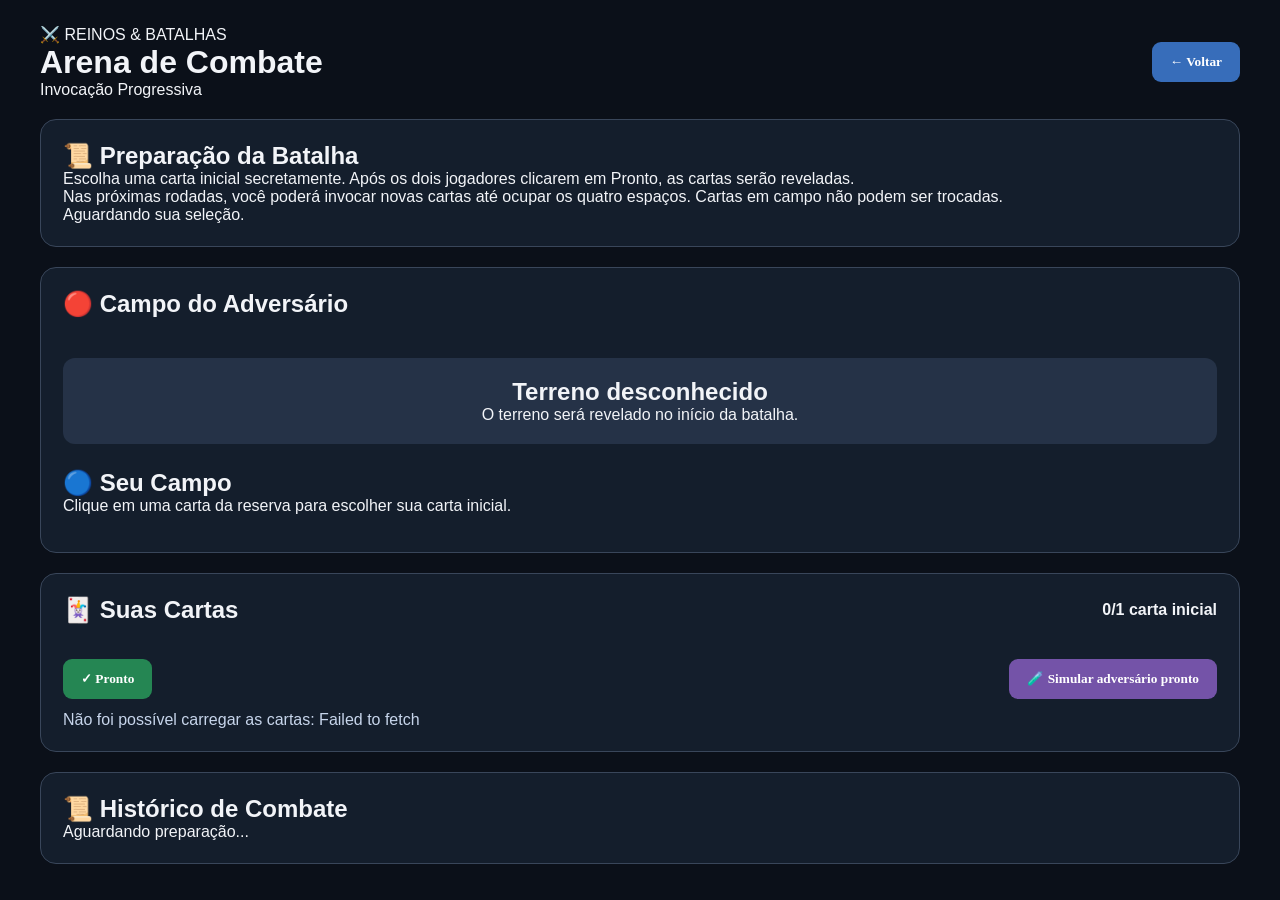
==== arena.html @ c4ef6c82 "Create arena.html" ====
<!DOCTYPE html>
<html lang="pt-BR">
<head>
<meta charset="UTF-8">
<meta name="viewport" content="width=device-width, initial-scale=1.0">
<title>Arena | Reinos & Batalhas</title>
<link rel="stylesheet" href="style.css">

<style>
* { box-sizing: border-box; }

body {
  margin: 0;
  background: #0b1019;
  color: #f2f4f8;
  font-family: Arial, sans-serif;
}

.arena {
  max-width: 1250px;
  margin: auto;
  padding: 25px;
}

.topo, .linha {
  display: flex;
  justify-content: space-between;
  align-items: center;
  gap: 15px;
  flex-wrap: wrap;
}

.campo, .painel {
  margin-top: 20px;
  padding: 22px;
  border: 1px solid #39465a;
  border-radius: 16px;
  background: #141e2c;
}

.cartas {
  display: grid;
  grid-template-columns: repeat(4, 1fr);
  gap: 12px;
  margin-top: 15px;
}

.espaco {
  min-height: 155px;
  border: 2px dashed #526078;
  border-radius: 12px;
  background: #101720;
  display: flex;
  align-items: center;
  justify-content: center;
  flex-direction: column;
  gap: 8px;
  padding: 10px;
  text-align: center;
}

.espaco.ocupado {
  border-style: solid;
  border-color: #658fd0;
}

.espaco img, .reserva img {
  width: 100%;
  max-height: 115px;
  object-fit: contain;
}

.espaco strong {
  font-size: 13px;
}

.espaco.selecionavel {
  cursor: pointer;
}

.reserva {
  display: grid;
  grid-template-columns: repeat(
    auto-fill, minmax(135px, 1fr)
  );
  gap: 12px;
  margin-top: 15px;
}

.carta-reserva {
  padding: 12px;
  border: 1px solid #526078;
  border-radius: 12px;
  background: #1d2b3d;
  color: white;
  cursor: pointer;
  text-align: center;
}

.carta-reserva.escolhida {
  border: 2px solid #53c58b;
  background: #244736;
}

.carta-reserva:disabled {
  opacity: .5;
  cursor: not-allowed;
}

.carta-reserva img {
  height: 115px;
  object-fit: contain;
}

button {
  padding: 12px 18px;
  border: none;
  border-radius: 9px;
  background: #376dba;
  color: white;
  font-weight: bold;
  cursor: pointer;
}

button:disabled {
  opacity: .45;
  cursor: not-allowed;
}

.botao-pronto {
  background: #258653;
}

.botao-teste {
  background: #7453a8;
}

.terreno {
  padding: 20px;
  margin: 25px 0;
  text-align: center;
  border-radius: 12px;
  background: #253247;
}

.aviso {
  margin-top: 12px;
  color: #c7d5eb;
}

.oculto {
  font-size: 32px;
}

.status-carta {
  font-size: 11px;
  color: #9fb9e3;
}

@media(max-width:600px) {
  .arena { padding: 12px; }
  .campo, .painel { padding: 12px; }
  .cartas { gap: 6px; }
  .espaco { min-height: 125px; padding: 5px; }
  .espaco img { max-height: 75px; }
  .espaco strong { font-size: 10px; }
}
</style>
</head>

<body>
<main class="arena">

<header class="topo">
  <div>
    <p>⚔️ REINOS & BATALHAS</p>
    <h1>Arena de Combate</h1>
    <p>Invocação Progressiva</p>
  </div>

  <button onclick="history.back()">← Voltar</button>
</header>

<section class="painel">
  <h2>📜 Preparação da Batalha</h2>

  <p>
    Escolha uma carta inicial secretamente.
    Após os dois jogadores clicarem em Pronto,
    as cartas serão reveladas.
  </p>

  <p>
    Nas próximas rodadas, você poderá invocar
    novas cartas até ocupar os quatro espaços.
    Cartas em campo não podem ser trocadas.
  </p>

  <p id="status">Aguardando sua seleção.</p>
</section>

<section class="campo">

  <h2>🔴 Campo do Adversário</h2>
  <div class="cartas" id="campo-inimigo"></div>

  <div class="terreno">
    <h2 id="nome-terreno">Terreno desconhecido</h2>
    <p id="efeito-terreno">
      O terreno será revelado no início da batalha.
    </p>
  </div>

  <h2>🔵 Seu Campo</h2>
  <p id="instrucao-campo">
    Clique em uma carta da reserva para
    escolher sua carta inicial.
  </p>

  <div class="cartas" id="campo-jogador"></div>

</section>

<section class="painel">
  <div class="linha">
    <h2>🃏 Suas Cartas</h2>
    <strong id="contador">0/1 carta inicial</strong>
  </div>

  <div class="reserva" id="reserva"></div>

  <div class="linha" style="margin-top:20px">
    <button
      class="botao-pronto"
      id="botao-pronto"
      onclick="confirmarPronto()">
      ✓ Pronto
    </button>

    <button
      class="botao-teste"
      id="botao-adversario"
      onclick="simularAdversario()">
      🧪 Simular adversário pronto
    </button>
  </div>

  <p class="aviso" id="mensagem"></p>
</section>

<section class="painel">
  <h2>📜 Histórico de Combate</h2>
  <div id="historico">
    Aguardando preparação...
  </div>
</section>

</main>

<script>
const API = "https://cards-minecraft.onrender.com";

const terrenos = [
  {
    nome: "🌨️ Tundra Congelada",
    efeito: "Gelo +10% | Frio +5% | Fogo -5%"
  },
  {
    nome: "🌋 Vulcão",
    efeito: "Fogo +10%"
  },
  {
    nome: "🌲 Floresta Ancestral",
    efeito: "Natureza +5%"
  },
  {
    nome: "🏜️ Deserto Escaldante",
    efeito: "Fogo +5% | Frio -5%"
  },
  {
    nome: "🌊 Costa Tempestuosa",
    efeito: "Água +5%"
  },
  {
    nome: "🏛️ Ruínas Antigas",
    efeito: "Mágico +5%"
  },
  {
    nome: "🌑 Abismo",
    efeito: "Sombras +5% | Luz -5%"
  },
  {
    nome: "⚔️ Campo de Batalha",
    efeito: "Físico +5%"
  }
];

let catalogo = [];
let equipe = [];

let cartaInicial = null;
let cartasJogador = [];
let cartasInimigo = [];

let jogadorPronto = false;
let adversarioPronto = false;
let batalhaIniciada = false;

let rodada = 0;

const campoJogador =
  document.getElementById("campo-jogador");

const campoInimigo =
  document.getElementById("campo-inimigo");

const reserva =
  document.getElementById("reserva");

function criarElemento(tag, classe, texto) {
  const elemento = document.createElement(tag);

  if (classe) elemento.className = classe;
  if (texto) elemento.textContent = texto;

  return elemento;
}

function mostrarCarta(container, carta) {
  if (carta.imagem) {
    const imagem = criarElemento("img");
    imagem.src = carta.imagem;
    imagem.alt = carta.nome;
    imagem.onerror = () => imagem.remove();
    container.appendChild(imagem);
  }

  const nome = criarElemento(
    "strong", "", carta.nome
  );

  container.appendChild(nome);
}

function renderizarCampos() {
  campoJogador.replaceChildren();
  campoInimigo.replaceChildren();

  for (let i = 0; i < 4; i++) {
    const espacoJogador =
      criarElemento("div", "espaco");

    let cartaJogador = null;

    if (batalhaIniciada) {
      cartaJogador = cartasJogador[i] || null;
    } else if (i === 0) {
      cartaJogador = cartaInicial;
    }

    if (cartaJogador) {
      espacoJogador.classList.add("ocupado");
      mostrarCarta(espacoJogador, cartaJogador);

      if (!jogadorPronto && !batalhaIniciada) {
        espacoJogador.classList.add("selecionavel");
        espacoJogador.title = "Remover escolha inicial";
        espacoJogador.onclick = removerCartaInicial;
      }
    } else {
      espacoJogador.textContent = "＋";
    }

    campoJogador.appendChild(espacoJogador);

    const espacoInimigo =
      criarElemento("div", "espaco");

    if (!batalhaIniciada) {
      const cadeado = criarElemento(
        "span", "oculto", "🔒"
      );
      espacoInimigo.appendChild(cadeado);
    } else {
      const cartaInimiga =
        cartasInimigo[i] || null;

      if (cartaInimiga) {
        espacoInimigo.classList.add("ocupado");
        mostrarCarta(espacoInimigo, cartaInimiga);
      } else {
        espacoInimigo.textContent = "＋";
      }
    }

    campoInimigo.appendChild(espacoInimigo);
  }

  document.getElementById("contador").textContent =
    batalhaIniciada
      ? `${cartasJogador.filter(Boolean).length}/4 em campo`
      : `${cartaInicial ? 1 : 0}/1 carta inicial`;
}

function renderizarReserva() {
  reserva.replaceChildren();

  equipe.forEach(carta => {
    const botao = criarElemento(
      "button", "carta-reserva"
    );

    mostrarCarta(botao, carta);

    const escolhida =
      cartaInicial?.id === carta.id;

    if (escolhida && !batalhaIniciada) {
      botao.classList.add("escolhida");
    }

    botao.disabled =
      jogadorPronto || batalhaIniciada;

    botao.onclick = () =>
      selecionarCartaInicial(carta);

    reserva.appendChild(botao);
  });
}

function selecionarCartaInicial(carta) {
  if (jogadorPronto || batalhaIniciada) return;

  // Só existe uma escolha inicial.
  // Outra escolha substitui a anterior.
  cartaInicial = carta;

  renderizarCampos();
  renderizarReserva();

  document.getElementById("mensagem").textContent =
    `${carta.nome} selecionada como carta inicial.`;
}

function removerCartaInicial() {
  if (jogadorPronto || batalhaIniciada) return;

  cartaInicial = null;

  renderizarCampos();
  renderizarReserva();

  document.getElementById("mensagem").textContent =
    "Escolha inicial removida.";
}

function atualizarStatus() {
  const status = document.getElementById("status");

  if (batalhaIniciada) {
    status.textContent =
      `⚔️ Rodada ${rodada} — Batalha iniciada!`;
  } else if (jogadorPronto) {
    status.textContent =
      "🔒 Você está pronto. Aguardando adversário...";
  } else {
    status.textContent =
      "🃏 Escolha uma carta inicial.";
  }
}

function confirmarPronto() {
  if (jogadorPronto || batalhaIniciada) return;

  if (!cartaInicial) {
    document.getElementById("mensagem").textContent =
      "Selecione uma carta inicial antes de confirmar.";
    return;
  }

  jogadorPronto = true;

  document.getElementById("botao-pronto").disabled =
    true;

  document.getElementById("mensagem").textContent =
    "Sua carta inicial foi confirmada e bloqueada.";

  renderizarCampos();
  renderizarReserva();
  atualizarStatus();
  verificarInicio();
}

function simularAdversario() {
  if (adversarioPronto || batalhaIniciada) return;

  adversarioPronto = true;

  document.getElementById(
    "botao-adversario"
  ).disabled = true;

  document.getElementById("mensagem").textContent =
    "O adversário confirmou sua carta inicial.";

  verificarInicio();
}

function verificarInicio() {
  if (batalhaIniciada) return;

  if (!jogadorPronto || !adversarioPronto) {
    return;
  }

  batalhaIniciada = true;
  rodada = 1;

  cartasJogador = [cartaInicial, null, null, null];

  // Adversário de teste:
  // utiliza uma carta diferente quando possível.
  const candidatos = equipe.filter(
    carta => carta.id !== cartaInicial.id
  );

  const cartaAdversaria =
    candidatos[Math.floor(
      Math.random() * candidatos.length
    )] || equipe[0];

  cartasInimigo = [
    cartaAdversaria || null,
    null,
    null,
    null
  ];

  const terreno = terrenos[
    Math.floor(Math.random() * terrenos.length)
  ];

  document.getElementById("nome-terreno").textContent =
    terreno.nome;

  document.getElementById("efeito-terreno").textContent =
    terreno.efeito;

  document.getElementById("historico").textContent =
    "⚔️ Ambos os jogadores estão prontos! " +
    "Cartas iniciais reveladas. " +
    "Terreno sorteado: " + terreno.nome;

  document.getElementById("mensagem").textContent =
    "As cartas iniciais foram reveladas!";

  document.getElementById("instrucao-campo").textContent =
    "Cartas em campo não podem ser trocadas.";

  renderizarCampos();
  renderizarReserva();
  atualizarStatus();
}

async function carregarCartas() {
  try {
    const resposta = await fetch(`${API}/cartas`);

    if (!resposta.ok) {
      throw new Error("Erro ao buscar cartas.");
    }

    const dados = await resposta.json();

    catalogo = (dados.cartas || []).map(carta => ({
      id: carta.id,
      nome: carta.nome,
      imagem: carta.imagem,
      vida: carta.vida,
      ataque: carta.ataque,
      defesa: carta.defesa,
      velocidade: carta.velocidade
    }));

    // Equipe temporária para testar a interface.
    // Depois usaremos o inventário real do jogador.
    equipe = catalogo.slice(0, 7);

    renderizarReserva();
    renderizarCampos();
    atualizarStatus();

    if (equipe.length === 0) {
      document.getElementById("mensagem").textContent =
        "Nenhuma carta disponível para teste.";
    }

  } catch (erro) {
    document.getElementById("mensagem").textContent =
      "Não foi possível carregar as cartas: " +
      erro.message;
  }
}

carregarCartas();
</script>

</body>
</html>
---- style.css ----
/* =========================================================
   REINOS & BATALHAS
   STYLE.CSS
========================================================= */


/* =========================
   CONFIGURAÇÃO GERAL
========================= */

* {
    margin: 0;
    padding: 0;
    box-sizing: border-box;
}

:root {
    --cor-principal: #d4af5a;
    --cor-secundaria: #80672f;
    --fundo-card: rgba(15, 20, 27, 0.94);
    --borda: rgba(212, 175, 90, 0.35);
}

body {
    min-height: 100vh;

    font-family: Georgia, "Times New Roman", serif;

    color: #e8e8e8;

    background:
        linear-gradient(
            rgba(5, 8, 12, 0.88),
            rgba(5, 8, 12, 0.96)
        ),
        url("https://images.unsplash.com/photo-1518709268805-4e9042af9f23?auto=format&fit=crop&w=1920&q=80");

    background-size: cover;
    background-position: center;
    background-attachment: fixed;
}


/* =========================
   BOTÕES GERAIS
========================= */

button {
    font-family: Georgia, "Times New Roman", serif;
    cursor: pointer;

    transition:
        transform 0.2s,
        border-color 0.2s,
        background 0.2s,
        box-shadow 0.2s;
}

button:hover {
    transform: translateY(-2px);
}


/* =========================================================
   LOGIN
========================================================= */

.login-container {
    width: 90%;
    max-width: 650px;

    padding: 45px;

    position: absolute;
    top: 50%;
    left: 50%;

    transform: translate(-50%, -50%);

    text-align: center;

    background: rgba(10, 14, 20, 0.95);

    border: 2px solid #9b7b3c;
    border-radius: 12px;

    box-shadow:
        0 0 40px rgba(0, 0, 0, 0.9),
        0 0 20px rgba(155, 123, 60, 0.2);
}

.login-container h1 {
    color: #d4af5a;

    font-size: 34px;

    letter-spacing: 2px;

    margin-bottom: 10px;

    text-shadow:
        0 2px 5px #000,
        0 0 10px rgba(212, 175, 90, 0.3);
}

.login-container > p {
    color: #aaa;

    margin-bottom: 35px;

    font-size: 17px;
}


/* =========================
   BOTÕES DOS REINOS LOGIN
========================= */

.reinos {
    display: flex;
    flex-direction: column;

    gap: 14px;
}

.reinos button,
.admin button,
.login-admin button {
    width: 100%;

    padding: 16px;

    border: 1px solid #80672f;
    border-radius: 6px;

    background: #161c24;

    color: #e7d7a8;

    font-size: 17px;
    font-weight: bold;

    letter-spacing: 1px;
}

.reinos button:hover,
.login-admin button:hover {
    background: #252f3d;

    border-color: #d4af5a;

    color: white;

    box-shadow:
        0 5px 15px rgba(0, 0, 0, 0.5);
}


/* =========================
   ADMIN LOGIN
========================= */

.admin {
    margin-top: 30px;

    padding-top: 25px;

    border-top: 1px solid #393939;
}

.admin button {
    background: #21191a;

    border-color: #684345;

    color: #c7a0a0;
}

.admin button:hover {
    background: #392225;

    border-color: #a96569;

    color: white;
}


/* =========================
   CAIXA SENHA ADMIN
========================= */

.login-admin {
    display: none;

    margin-top: 25px;

    padding: 25px;

    background: rgba(0, 0, 0, 0.35);

    border: 1px solid #4b4b4b;

    border-radius: 8px;
}

.login-admin h2 {
    margin-bottom: 20px;

    color: #d4af5a;

    font-size: 20px;
}

.login-admin input {
    width: 100%;

    padding: 14px;

    margin-bottom: 12px;

    background: #0c1015;

    border: 1px solid #555;

    border-radius: 5px;

    color: white;

    font-size: 16px;

    outline: none;
}

.login-admin input:focus {
    border-color: #d4af5a;
}

#erro-senha {
    color: #e06464;

    margin-top: 15px;

    min-height: 20px;
}


/* =========================================================
   PAINEL
========================================================= */

.painel-container {
    width: 94%;

    max-width: 1200px;

    margin: 40px auto;

    background: rgba(8, 12, 17, 0.93);

    border: 1px solid var(--borda);

    border-radius: 12px;

    overflow: hidden;

    box-shadow:
        0 15px 60px rgba(0, 0, 0, 0.8);
}


/* =========================
   TOPO DO PAINEL
========================= */

.topo-painel {
    min-height: 180px;

    padding: 40px;

    display: flex;

    justify-content: space-between;

    align-items: center;

    gap: 30px;

    background:
        linear-gradient(
            135deg,
            rgba(255, 255, 255, 0.03),
            rgba(0, 0, 0, 0.4)
        );

    border-bottom: 1px solid var(--borda);
}

.pequeno-titulo {
    color: var(--cor-principal);

    font-size: 13px;

    font-weight: bold;

    letter-spacing: 4px;

    margin-bottom: 15px;
}

.topo-painel h1 {
    color: white;

    font-size: 35px;

    letter-spacing: 2px;

    margin-bottom: 10px;
}

#especializacao-reino {
    color: #aaa;

    font-size: 16px;
}


/* =========================
   SAIR
========================= */

.botao-sair {
    width: auto;

    min-width: 100px;

    padding: 11px 18px;

    background: rgba(70, 20, 20, 0.35);

    border: 1px solid #743d3d;

    border-radius: 6px;

    color: #e7b2b2;

    font-size: 14px;
}

.botao-sair:hover {
    background: #642c2c;

    border-color: #b15a5a;

    color: white;
}


/* =========================================================
   INFORMAÇÕES PRINCIPAIS
========================================================= */

.informacoes-reino {
    display: grid;

    grid-template-columns:
        repeat(4, 1fr);

    gap: 18px;

    padding: 30px 40px;
}


/* =========================
   CARDS
========================= */

.card {
    min-height: 150px;

    padding: 25px;

    background: var(--fundo-card);

    border: 1px solid rgba(255, 255, 255, 0.08);

    border-radius: 8px;

    text-align: center;

    transition:
        transform 0.2s,
        border-color 0.2s;
}

.card:hover {
    transform: translateY(-3px);

    border-color: var(--borda);
}

.icone-card {
    display: block;

    font-size: 30px;

    margin-bottom: 12px;
}

.card h2 {
    color: #888;

    font-size: 12px;

    text-transform: uppercase;

    letter-spacing: 2px;

    margin-bottom: 10px;
}

.card p {
    color: white;

    font-size: 19px;
}

.card strong {
    color: var(--cor-principal);

    font-size: 25px;
}


/* =========================================================
   SEÇÕES
========================================================= */

.secao-painel {
    margin: 0 40px 35px;

    padding: 30px;

    background: rgba(12, 17, 23, 0.86);

    border: 1px solid rgba(255, 255, 255, 0.07);

    border-radius: 9px;
}

.titulo-secao {
    padding-bottom: 18px;

    margin-bottom: 22px;

    border-bottom: 1px solid rgba(255, 255, 255, 0.08);
}

.titulo-secao h2 {
    color: var(--cor-principal);

    font-size: 18px;

    letter-spacing: 1px;
}


/* =========================================================
   ESPECIALIZAÇÃO
========================================================= */

.especializacao-box {
    padding: 22px;

    background:
        linear-gradient(
            90deg,
            rgba(255, 255, 255, 0.03),
            transparent
        );

    border-left: 3px solid var(--cor-principal);

    border-radius: 4px;
}

.especializacao-box h3 {
    color: white;

    font-size: 21px;

    margin-bottom: 10px;
}

.especializacao-box p {
    color: #aaa;

    line-height: 1.7;

    font-family: Arial, sans-serif;

    font-size: 14px;
}


/* =========================================================
   MENU DO REINO
========================================================= */

.menu-reino {
    display: grid;

    grid-template-columns:
        repeat(3, 1fr);

    gap: 15px;
}

.menu-reino button {
    min-height: 110px;

    padding: 20px;

    display: flex;

    align-items: center;

    gap: 18px;

    text-align: left;

    background: #111820;

    border: 1px solid rgba(255, 255, 255, 0.08);

    border-radius: 7px;

    color: white;
}

.menu-reino button:hover {
    background: #18222d;

    border-color: var(--cor-principal);

    box-shadow:
        0 8px 20px rgba(0, 0, 0, 0.35);
}

.menu-reino button > span {
    font-size: 31px;
}

.menu-reino button div {
    display: flex;

    flex-direction: column;

    gap: 6px;
}

.menu-reino strong {
    font-size: 15px;

    color: white;
}

.menu-reino small {
    color: #777;

    font-family: Arial, sans-serif;

    line-height: 1.4;
}


/* =========================================================
   ACONTECIMENTOS
========================================================= */

.acontecimentos {
    min-height: 70px;
}

.sem-registros {
    color: #666;

    text-align: center;

    padding: 20px;

    font-family: Arial, sans-serif;

    font-size: 14px;
}


/* =========================================================
   ADMIN
========================================================= */

.painel-admin {
    padding-bottom: 10px;
}

.descricao-admin {
    color: #999;

    margin-bottom: 25px;

    font-family: Arial, sans-serif;
}

.lista-reinos-admin {
    display: grid;

    grid-template-columns:
        repeat(3, 1fr);

    gap: 20px;
}

.reino-admin {
    min-height: 180px;

    padding: 25px;

    display: flex;

    flex-direction: column;

    align-items: center;

    justify-content: center;

    gap: 15px;

    background: #10161e;

    border: 1px solid rgba(255, 255, 255, 0.08);

    border-radius: 8px;

    color: white;
}

.reino-admin:hover {
    border-color: var(--cor-principal);

    background: #18212b;
}

.icone-reino-admin {
    font-size: 45px;
}

.reino-admin div {
    display: flex;

    flex-direction: column;

    gap: 7px;
}

.reino-admin strong {
    font-size: 20px;

    letter-spacing: 2px;
}

.reino-admin small {
    color: #888;

    font-family: Arial, sans-serif;
}


/* =========================================================
   TEMAS DOS REINOS
========================================================= */


/* =========================
   DRAKMOR
========================= */

.tema-drakmor {
    --cor-principal: #8ed7ff;
    --cor-secundaria: #386c8c;
    --borda: rgba(142, 215, 255, 0.35);
}

.tema-drakmor .topo-painel {
    background:
        linear-gradient(
            120deg,
            rgba(38, 93, 126, 0.35),
            rgba(6, 15, 23, 0.85)
        );
}


/* =========================
   SOLARIS
========================= */

.tema-solaris {
    --cor-principal: #f2b84b;
    --cor-secundaria: #9b552e;
    --borda: rgba(242, 184, 75, 0.35);
}

.tema-solaris .topo-painel {
    background:
        linear-gradient(
            120deg,
            rgba(137, 63, 25, 0.42),
            rgba(20, 12, 8, 0.88)
        );
}


/* =========================
   AETHERYON
========================= */

.tema-aetheryon {
    --cor-principal: #bc9cff;
    --cor-secundaria: #665092;
    --borda: rgba(188, 156, 255, 0.35);
}

.tema-aetheryon .topo-painel {
    background:
        linear-gradient(
            120deg,
            rgba(83, 60, 133, 0.38),
            rgba(11, 12, 25, 0.88)
        );
}


/* =========================
   ADMIN
========================= */

.tema-admin {
    --cor-principal: #d4af5a;
    --cor-secundaria: #80672f;
    --borda: rgba(212, 175, 90, 0.35);
}

.tema-admin .topo-painel {
    background:
        linear-gradient(
            120deg,
            rgba(112, 87, 35, 0.3),
            rgba(12, 12, 12, 0.9)
        );
}


/* =========================================================
   RESPONSIVIDADE
========================================================= */

@media (max-width: 900px) {

    .informacoes-reino {
        grid-template-columns:
            repeat(2, 1fr);
    }

    .menu-reino {
        grid-template-columns:
            repeat(2, 1fr);
    }

    .lista-reinos-admin {
        grid-template-columns: 1fr;
    }

}


@media (max-width: 600px) {

    .login-container {
        padding: 30px 20px;
    }

    .login-container h1 {
        font-size: 25px;
    }


    .painel-container {
        width: 96%;

        margin: 15px auto;
    }


    .topo-painel {
        padding: 25px;

        flex-direction: column;

        align-items: flex-start;
    }


    .topo-painel h1 {
        font-size: 25px;
    }


    .botao-sair {
        width: 100%;
    }


    .informacoes-reino {
        padding: 20px;

        grid-template-columns: 1fr;
    }


    .secao-painel {
        margin:
            0 20px 25px;

        padding: 20px;
    }


    .menu-reino {
        grid-template-columns: 1fr;
    }

}
/* =========================================================
   PÁGINA DO CASTELO
========================================================= */

/* BARRA DE PROGRESSO */

.barra-progresso {
    width: 100%;
    height: 18px;

    background: #080c10;

    border: 1px solid rgba(255, 255, 255, 0.1);
    border-radius: 20px;

    overflow: hidden;

    margin-top: 10px;
}

.barra-progresso-preenchimento {
    width: 10%;
    height: 100%;

    background: var(--cor-principal);

    border-radius: 20px;

    transition: width 0.5s ease;

    box-shadow:
        0 0 15px var(--cor-principal);
}

.texto-progresso {
    margin-top: 12px;

    text-align: center;

    color: #aaa;

    font-family: Arial, sans-serif;

    font-size: 14px;
}


/* =========================================================
   REQUISITOS
========================================================= */

.requisitos-castelo {
    margin-top: 25px;
}

.requisitos-castelo h3 {
    color: #ddd;

    font-size: 16px;

    margin-bottom: 15px;
}

.requisito {
    padding: 15px 18px;

    margin-bottom: 10px;

    background: rgba(255, 255, 255, 0.03);

    border: 1px solid rgba(255, 255, 255, 0.08);
    border-radius: 6px;

    color: #aaa;

    font-family: Arial, sans-serif;

    font-size: 14px;
}

.requisito-completo {
    color: #8bd69b;

    border-color: rgba(91, 180, 110, 0.35);

    background: rgba(50, 120, 65, 0.1);
}


/* =========================================================
   LISTA DE NÍVEIS
========================================================= */

.lista-niveis {
    display: grid;

    grid-template-columns:
        repeat(2, 1fr);

    gap: 12px;
}

.nivel-castelo-item {
    min-height: 90px;

    padding: 18px;

    display: flex;

    align-items: center;

    gap: 16px;

    background: #0d131a;

    border: 1px solid rgba(255, 255, 255, 0.07);

    border-radius: 7px;

    opacity: 0.55;

    transition:
        transform 0.2s,
        border-color 0.2s,
        opacity 0.2s;
}

.nivel-castelo-item:hover {
    transform: translateY(-2px);

    opacity: 0.85;
}

.numero-nivel {
    width: 45px;
    height: 45px;

    flex-shrink: 0;

    display: flex;

    justify-content: center;
    align-items: center;

    background: rgba(0, 0, 0, 0.3);

    border-radius: 50%;

    font-size: 21px;
}

.nivel-castelo-item strong {
    color: #ddd;

    font-size: 15px;
}

.nivel-castelo-item p {
    color: #777;

    margin-top: 7px;

    font-family: Arial, sans-serif;

    font-size: 13px;
}


/* NÍVEL JÁ CONCLUÍDO */

.nivel-concluido {
    opacity: 0.8;

    border-color: rgba(90, 180, 110, 0.25);

    background: rgba(30, 80, 45, 0.12);
}


/* NÍVEL ATUAL */

.nivel-castelo-item.nivel-atual {
    opacity: 1;

    border: 1px solid var(--cor-principal);

    background:
        linear-gradient(
            90deg,
            rgba(255, 255, 255, 0.06),
            rgba(255, 255, 255, 0.01)
        );

    box-shadow:
        0 0 20px rgba(0, 0, 0, 0.35);
}

.nivel-castelo-item.nivel-atual strong {
    color: var(--cor-principal);
}


/* =========================================================
   BOTÃO DE EVOLUÇÃO
========================================================= */

.botao-evoluir {
    width: 100%;

    margin-top: 25px;

    padding: 18px;

    background:
        linear-gradient(
            135deg,
            var(--cor-secundaria),
            rgba(20, 20, 20, 0.9)
        );

    border: 1px solid var(--cor-principal);

    border-radius: 7px;

    color: white;

    font-size: 16px;
    font-weight: bold;

    letter-spacing: 1px;
}

.botao-evoluir:hover:not(:disabled) {
    box-shadow:
        0 0 20px var(--borda);

    transform: translateY(-2px);
}

.botao-evoluir:disabled {
    opacity: 0.4;

    cursor: not-allowed;

    transform: none;
}


/* =========================================================
   CASTELO - CELULAR
========================================================= */

@media (max-width: 700px) {

    .lista-niveis {
        grid-template-columns: 1fr;
    }

}

/* =========================================================
   ADMINISTRAÇÃO DE CARTAS
========================================================= */

.formulario-carta {
    display: flex;
    flex-direction: column;
    gap: 10px;
}

.formulario-carta label {
    margin-top: 8px;
    font-size: 14px;
    font-weight: bold;
    color: #bbb;
}

.formulario-carta input,
.formulario-carta select,
.formulario-carta textarea {
    width: 100%;
    padding: 13px;

    background: #090d12;

    border: 1px solid rgba(255, 255, 255, 0.12);
    border-radius: 6px;

    color: white;

    font-size: 14px;
}

.formulario-carta input:focus,
.formulario-carta select:focus,
.formulario-carta textarea:focus {
    outline: none;

    border-color: var(--cor-principal);
}

.formulario-carta textarea {
    min-height: 100px;
    resize: vertical;
}

.subtitulo-formulario {
    margin-top: 30px;
    margin-bottom: 5px;

    color: var(--cor-principal);
}

.atributos-formulario {
    display: grid;

    grid-template-columns:
        repeat(4, 1fr);

    gap: 12px;
}

.atributos-formulario > div {
    display: flex;
    flex-direction: column;
}

.habilidade-formulario {
    margin-top: 15px;

    padding: 20px;

    background: rgba(255, 255, 255, 0.025);

    border: 1px solid rgba(255, 255, 255, 0.08);
    border-radius: 8px;
}

.habilidade-formulario h4 {
    margin-bottom: 15px;

    color: #ddd;
}

.passiva-formulario {
    border-color:
        rgba(212, 175, 90, 0.3);
}


/* LISTA DE CARTAS */

.lista-cartas-admin {
    display: grid;

    grid-template-columns:
        repeat(auto-fill, minmax(220px, 1fr));

    gap: 20px;

    margin-top: 20px;
}

.carta-admin {
    overflow: hidden;

    background: #090e14;

    border: 1px solid rgba(255, 255, 255, 0.1);

    border-radius: 10px;
}

.carta-admin img {
    width: 100%;
    height: 270px;

    object-fit: cover;

    display: block;
}

.sem-imagem-carta {
    height: 270px;

    display: flex;
    align-items: center;
    justify-content: center;

    background: #06090d;

    font-size: 60px;
}

.conteudo-carta-admin {
    padding: 17px;
}

.conteudo-carta-admin h3 {
    margin-top: 8px;
    margin-bottom: 10px;

    color: white;
}

.conteudo-carta-admin p {
    margin: 5px 0;

    color: #999;

    font-size: 13px;
}

.raridade-carta {
    display: inline-block;

    padding: 4px 8px;

    border-radius: 4px;

    background: rgba(255, 255, 255, 0.08);

    font-size: 11px;
    font-weight: bold;

    text-transform: uppercase;
}

.raridade-comum {
    color: #bbb;
}

.raridade-rara {
    color: #66aaff;
}

.raridade-epica {
    color: #bd70ff;
}

.raridade-lendaria {
    color: #ffb84d;
}

.raridade-mitica {
    color: #ff5c5c;
}

.status-carta-admin {
    display: grid;

    grid-template-columns:
        repeat(2, 1fr);

    gap: 6px;

    margin-top: 15px;
}

.status-carta-admin span {
    padding: 7px;

    background: rgba(255, 255, 255, 0.04);

    border-radius: 4px;

    font-size: 12px;
}

.botao-excluir-carta {
    width: 100%;

    margin-top: 15px;

    padding: 10px;

    background: rgba(150, 30, 30, 0.15);

    border: 1px solid rgba(220, 70, 70, 0.35);

    border-radius: 5px;

    color: #ff7777;

    cursor: pointer;
}

.botao-excluir-carta:hover {
    background: rgba(180, 40, 40, 0.25);
}


/* CELULAR */

@media (max-width: 700px) {

    .atributos-formulario {
        grid-template-columns:
            repeat(2, 1fr);
    }

}
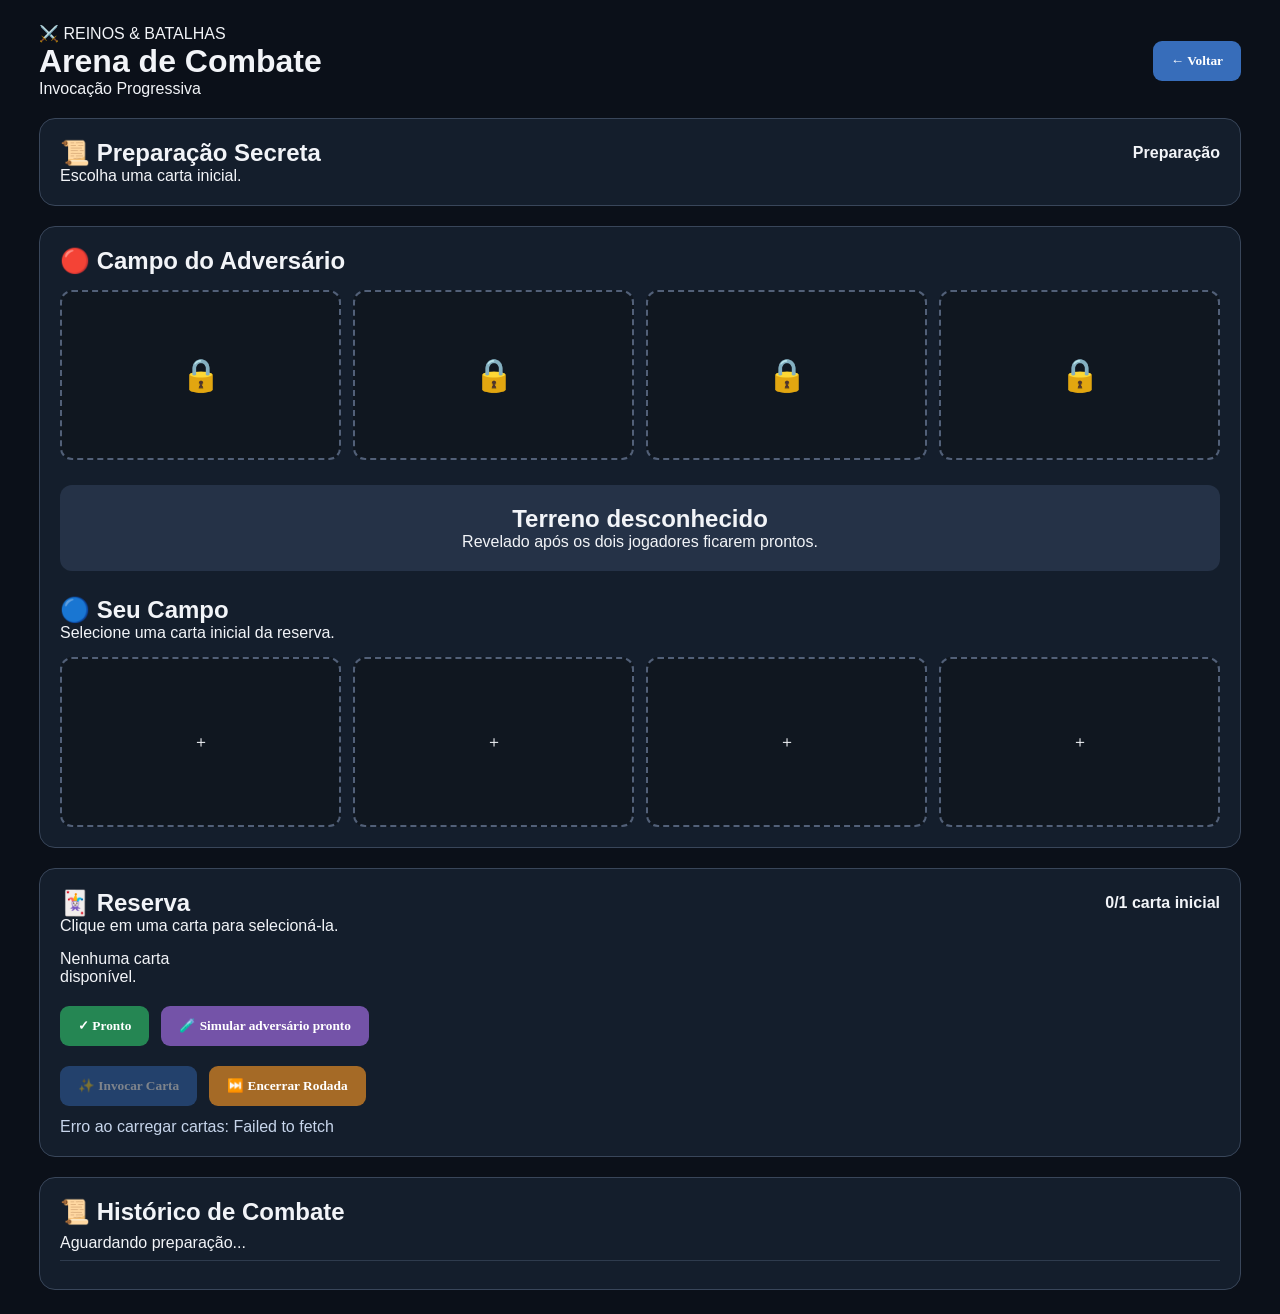
==== commit 2078cecc: "Update arena.html" ====
--- a/arena.html
+++ b/arena.html
@@ -20,7 +20,7 @@
 .arena {
   max-width: 1250px;
   margin: auto;
-  padding: 25px;
+  padding: 24px;
 }
 
 .topo, .linha {
@@ -31,23 +31,23 @@
   flex-wrap: wrap;
 }
 
-.campo, .painel {
-  margin-top: 20px;
-  padding: 22px;
+.painel, .campo {
+  background: #141e2c;
   border: 1px solid #39465a;
   border-radius: 16px;
-  background: #141e2c;
+  padding: 20px;
+  margin-top: 20px;
 }
 
 .cartas {
   display: grid;
-  grid-template-columns: repeat(4, 1fr);
+  grid-template-columns: repeat(4, minmax(0, 1fr));
   gap: 12px;
   margin-top: 15px;
 }
 
 .espaco {
-  min-height: 155px;
+  min-height: 170px;
   border: 2px dashed #526078;
   border-radius: 12px;
   background: #101720;
@@ -65,7 +65,7 @@
   border-color: #658fd0;
 }
 
-.espaco img, .reserva img {
+.espaco img {
   width: 100%;
   max-height: 115px;
   object-fit: contain;
@@ -81,9 +81,7 @@
 
 .reserva {
   display: grid;
-  grid-template-columns: repeat(
-    auto-fill, minmax(135px, 1fr)
-  );
+  grid-template-columns: repeat(auto-fill, minmax(135px, 1fr));
   gap: 12px;
   margin-top: 15px;
 }
@@ -98,24 +96,20 @@
   text-align: center;
 }
 
+.carta-reserva img {
+  width: 100%;
+  height: 115px;
+  object-fit: contain;
+}
+
 .carta-reserva.escolhida {
   border: 2px solid #53c58b;
   background: #244736;
 }
 
-.carta-reserva:disabled {
-  opacity: .5;
-  cursor: not-allowed;
-}
-
-.carta-reserva img {
-  height: 115px;
-  object-fit: contain;
-}
-
 button {
   padding: 12px 18px;
-  border: none;
+  border: 0;
   border-radius: 9px;
   background: #376dba;
   color: white;
@@ -128,29 +122,21 @@
   cursor: not-allowed;
 }
 
-.botao-pronto {
-  background: #258653;
-}
-
-.botao-teste {
-  background: #7453a8;
-}
+.botao-pronto { background: #258653; }
+.botao-teste { background: #7453a8; }
+.botao-rodada { background: #a56a26; }
 
 .terreno {
+  background: #253247;
   padding: 20px;
   margin: 25px 0;
+  border-radius: 12px;
   text-align: center;
-  border-radius: 12px;
-  background: #253247;
 }
 
 .aviso {
+  color: #c7d5eb;
   margin-top: 12px;
-  color: #c7d5eb;
-}
-
-.oculto {
-  font-size: 32px;
 }
 
 .status-carta {
@@ -158,9 +144,24 @@
   color: #9fb9e3;
 }
 
+.oculto { font-size: 32px; }
+
+.acoes {
+  display: flex;
+  flex-wrap: wrap;
+  gap: 12px;
+  margin-top: 20px;
+}
+
+#historico p {
+  margin: 8px 0;
+  padding-bottom: 8px;
+  border-bottom: 1px solid #2e3b4d;
+}
+
 @media(max-width:600px) {
   .arena { padding: 12px; }
-  .campo, .painel { padding: 12px; }
+  .painel, .campo { padding: 12px; }
   .cartas { gap: 6px; }
   .espaco { min-height: 125px; padding: 5px; }
   .espaco img { max-height: 75px; }
@@ -183,21 +184,15 @@
 </header>
 
 <section class="painel">
-  <h2>📜 Preparação da Batalha</h2>
-
-  <p>
-    Escolha uma carta inicial secretamente.
-    Após os dois jogadores clicarem em Pronto,
-    as cartas serão reveladas.
+  <div class="linha">
+    <h2 id="titulo-fase">📜 Preparação Secreta</h2>
+    <strong id="indicador-rodada">Preparação</strong>
+  </div>
+
+  <p id="status">
+    Escolha uma carta inicial. O adversário
+    não verá sua escolha até ambos confirmarem.
   </p>
-
-  <p>
-    Nas próximas rodadas, você poderá invocar
-    novas cartas até ocupar os quatro espaços.
-    Cartas em campo não podem ser trocadas.
-  </p>
-
-  <p id="status">Aguardando sua seleção.</p>
 </section>
 
 <section class="campo">
@@ -208,14 +203,13 @@
   <div class="terreno">
     <h2 id="nome-terreno">Terreno desconhecido</h2>
     <p id="efeito-terreno">
-      O terreno será revelado no início da batalha.
+      Revelado após os dois jogadores ficarem prontos.
     </p>
   </div>
 
   <h2>🔵 Seu Campo</h2>
   <p id="instrucao-campo">
-    Clique em uma carta da reserva para
-    escolher sua carta inicial.
+    Selecione uma carta inicial da reserva.
   </p>
 
   <div class="cartas" id="campo-jogador"></div>
@@ -224,35 +218,47 @@
 
 <section class="painel">
   <div class="linha">
-    <h2>🃏 Suas Cartas</h2>
+    <h2>🃏 Reserva</h2>
     <strong id="contador">0/1 carta inicial</strong>
   </div>
 
+  <p id="instrucao-reserva">
+    Clique em uma carta para selecioná-la.
+  </p>
+
   <div class="reserva" id="reserva"></div>
 
-  <div class="linha" style="margin-top:20px">
-    <button
-      class="botao-pronto"
-      id="botao-pronto"
-      onclick="confirmarPronto()">
+  <div class="acoes" id="acoes-preparacao">
+    <button class="botao-pronto"
+      id="botao-pronto" onclick="confirmarPronto()">
       ✓ Pronto
     </button>
 
-    <button
-      class="botao-teste"
-      id="botao-adversario"
-      onclick="simularAdversario()">
+    <button class="botao-teste"
+      id="botao-adversario" onclick="simularAdversario()">
       🧪 Simular adversário pronto
     </button>
   </div>
 
+  <div class="acoes" id="acoes-combate" hidden>
+    <button id="botao-invocar"
+      onclick="ativarInvocacao()">
+      ✨ Invocar Carta
+    </button>
+
+    <button class="botao-rodada"
+      id="botao-rodada" onclick="encerrarRodada()">
+      ⏭️ Encerrar Rodada
+    </button>
+  </div>
+
   <p class="aviso" id="mensagem"></p>
 </section>
 
 <section class="painel">
   <h2>📜 Histórico de Combate</h2>
   <div id="historico">
-    Aguardando preparação...
+    <p>Aguardando preparação...</p>
   </div>
 </section>
 
@@ -262,185 +268,186 @@
 const API = "https://cards-minecraft.onrender.com";
 
 const terrenos = [
-  {
-    nome: "🌨️ Tundra Congelada",
-    efeito: "Gelo +10% | Frio +5% | Fogo -5%"
-  },
-  {
-    nome: "🌋 Vulcão",
-    efeito: "Fogo +10%"
-  },
-  {
-    nome: "🌲 Floresta Ancestral",
-    efeito: "Natureza +5%"
-  },
-  {
-    nome: "🏜️ Deserto Escaldante",
-    efeito: "Fogo +5% | Frio -5%"
-  },
-  {
-    nome: "🌊 Costa Tempestuosa",
-    efeito: "Água +5%"
-  },
-  {
-    nome: "🏛️ Ruínas Antigas",
-    efeito: "Mágico +5%"
-  },
-  {
-    nome: "🌑 Abismo",
-    efeito: "Sombras +5% | Luz -5%"
-  },
-  {
-    nome: "⚔️ Campo de Batalha",
-    efeito: "Físico +5%"
-  }
+  { nome: "🌨️ Tundra Congelada", efeito: "Gelo +10% | Frio +5% | Fogo -5%" },
+  { nome: "🌋 Vulcão", efeito: "Fogo +10%" },
+  { nome: "🌲 Floresta Ancestral", efeito: "Natureza +5%" },
+  { nome: "🏜️ Deserto Escaldante", efeito: "Fogo +5% | Frio -5%" },
+  { nome: "🌊 Costa Tempestuosa", efeito: "Água +5%" },
+  { nome: "🏛️ Ruínas Antigas", efeito: "Mágico +5%" },
+  { nome: "🌑 Abismo", efeito: "Sombras +5% | Luz -5%" },
+  { nome: "⚔️ Campo de Batalha", efeito: "Físico +5%" }
 ];
 
-let catalogo = [];
 let equipe = [];
-
 let cartaInicial = null;
-let cartasJogador = [];
-let cartasInimigo = [];
+
+let cartasJogador = Array(4).fill(null);
+let cartasInimigo = Array(4).fill(null);
 
 let jogadorPronto = false;
 let adversarioPronto = false;
 let batalhaIniciada = false;
 
 let rodada = 0;
-
-const campoJogador =
-  document.getElementById("campo-jogador");
-
-const campoInimigo =
-  document.getElementById("campo-inimigo");
-
-const reserva =
-  document.getElementById("reserva");
-
-function criarElemento(tag, classe, texto) {
-  const elemento = document.createElement(tag);
-
-  if (classe) elemento.className = classe;
-  if (texto) elemento.textContent = texto;
-
-  return elemento;
+let invocacaoUsada = false;
+let modoInvocacao = false;
+
+const $ = id => document.getElementById(id);
+
+function elemento(tag, classe, texto) {
+  const el = document.createElement(tag);
+  if (classe) el.className = classe;
+  if (texto !== undefined) el.textContent = texto;
+  return el;
 }
 
 function mostrarCarta(container, carta) {
   if (carta.imagem) {
-    const imagem = criarElemento("img");
-    imagem.src = carta.imagem;
-    imagem.alt = carta.nome;
-    imagem.onerror = () => imagem.remove();
-    container.appendChild(imagem);
-  }
-
-  const nome = criarElemento(
-    "strong", "", carta.nome
+    const img = elemento("img");
+    img.src = carta.imagem;
+    img.alt = carta.nome;
+    img.onerror = () => img.remove();
+    container.appendChild(img);
+  }
+
+  container.appendChild(
+    elemento("strong", "", carta.nome)
   );
 
-  container.appendChild(nome);
+  if (batalhaIniciada) {
+    const situacao = carta.rodadaEntrada === rodada
+      && rodada > 1
+      ? "⏳ Aguardando próxima rodada"
+      : "⚔️ Pronta para agir";
+
+    container.appendChild(
+      elemento("small", "status-carta", situacao)
+    );
+  }
+}
+
+function registrar(texto) {
+  const historico = $("historico");
+
+  const primeiraMensagem =
+    historico.textContent.trim() ===
+    "Aguardando preparação...";
+
+  if (primeiraMensagem) {
+    historico.replaceChildren();
+  }
+
+  const linha = elemento("p", "", texto);
+  historico.prepend(linha);
+}
+
+function cartasEmCampo() {
+  return cartasJogador.filter(Boolean);
+}
+
+function cartasDisponiveis() {
+  const idsEmCampo = cartasEmCampo().map(c => c.id);
+
+  return equipe.filter(
+    carta => !idsEmCampo.includes(carta.id)
+  );
 }
 
 function renderizarCampos() {
-  campoJogador.replaceChildren();
-  campoInimigo.replaceChildren();
+  $("campo-jogador").replaceChildren();
+  $("campo-inimigo").replaceChildren();
 
   for (let i = 0; i < 4; i++) {
-    const espacoJogador =
-      criarElemento("div", "espaco");
-
-    let cartaJogador = null;
-
-    if (batalhaIniciada) {
-      cartaJogador = cartasJogador[i] || null;
-    } else if (i === 0) {
-      cartaJogador = cartaInicial;
-    }
-
-    if (cartaJogador) {
+    const espacoJogador = elemento("div", "espaco");
+
+    const carta = batalhaIniciada
+      ? cartasJogador[i]
+      : (i === 0 ? cartaInicial : null);
+
+    if (carta) {
       espacoJogador.classList.add("ocupado");
-      mostrarCarta(espacoJogador, cartaJogador);
+      mostrarCarta(espacoJogador, carta);
 
       if (!jogadorPronto && !batalhaIniciada) {
         espacoJogador.classList.add("selecionavel");
-        espacoJogador.title = "Remover escolha inicial";
+        espacoJogador.title = "Remover escolha";
         espacoJogador.onclick = removerCartaInicial;
       }
     } else {
       espacoJogador.textContent = "＋";
     }
 
-    campoJogador.appendChild(espacoJogador);
-
-    const espacoInimigo =
-      criarElemento("div", "espaco");
+    $("campo-jogador").appendChild(espacoJogador);
+
+    const espacoInimigo = elemento("div", "espaco");
 
     if (!batalhaIniciada) {
-      const cadeado = criarElemento(
-        "span", "oculto", "🔒"
+      espacoInimigo.appendChild(
+        elemento("span", "oculto", "🔒")
       );
-      espacoInimigo.appendChild(cadeado);
+    } else if (cartasInimigo[i]) {
+      espacoInimigo.classList.add("ocupado");
+      mostrarCarta(espacoInimigo, cartasInimigo[i]);
     } else {
-      const cartaInimiga =
-        cartasInimigo[i] || null;
-
-      if (cartaInimiga) {
-        espacoInimigo.classList.add("ocupado");
-        mostrarCarta(espacoInimigo, cartaInimiga);
-      } else {
-        espacoInimigo.textContent = "＋";
-      }
+      espacoInimigo.textContent = "＋";
     }
 
-    campoInimigo.appendChild(espacoInimigo);
-  }
-
-  document.getElementById("contador").textContent =
-    batalhaIniciada
-      ? `${cartasJogador.filter(Boolean).length}/4 em campo`
-      : `${cartaInicial ? 1 : 0}/1 carta inicial`;
+    $("campo-inimigo").appendChild(espacoInimigo);
+  }
+
+  $("contador").textContent = batalhaIniciada
+    ? `${cartasEmCampo().length}/4 em campo`
+    : `${cartaInicial ? 1 : 0}/1 carta inicial`;
 }
 
 function renderizarReserva() {
-  reserva.replaceChildren();
-
-  equipe.forEach(carta => {
-    const botao = criarElemento(
+  $("reserva").replaceChildren();
+
+  const cartas = batalhaIniciada
+    ? cartasDisponiveis()
+    : equipe;
+
+  cartas.forEach(carta => {
+    const botao = elemento(
       "button", "carta-reserva"
     );
 
     mostrarCarta(botao, carta);
 
-    const escolhida =
-      cartaInicial?.id === carta.id;
-
-    if (escolhida && !batalhaIniciada) {
-      botao.classList.add("escolhida");
+    if (!batalhaIniciada) {
+      const escolhida =
+        cartaInicial?.id === carta.id;
+
+      if (escolhida) {
+        botao.classList.add("escolhida");
+      }
+
+      botao.disabled = jogadorPronto;
+      botao.onclick = () => escolherInicial(carta);
+    } else {
+      botao.disabled = !modoInvocacao;
+      botao.onclick = () => invocarCarta(carta);
     }
 
-    botao.disabled =
-      jogadorPronto || batalhaIniciada;
-
-    botao.onclick = () =>
-      selecionarCartaInicial(carta);
-
-    reserva.appendChild(botao);
+    $("reserva").appendChild(botao);
   });
-}
-
-function selecionarCartaInicial(carta) {
+
+  if (cartas.length === 0) {
+    $("reserva").appendChild(
+      elemento("p", "", "Nenhuma carta disponível.")
+    );
+  }
+}
+
+function escolherInicial(carta) {
   if (jogadorPronto || batalhaIniciada) return;
 
-  // Só existe uma escolha inicial.
-  // Outra escolha substitui a anterior.
   cartaInicial = carta;
 
   renderizarCampos();
   renderizarReserva();
 
-  document.getElementById("mensagem").textContent =
+  $("mensagem").textContent =
     `${carta.nome} selecionada como carta inicial.`;
 }
 
@@ -452,45 +459,27 @@
   renderizarCampos();
   renderizarReserva();
 
-  document.getElementById("mensagem").textContent =
+  $("mensagem").textContent =
     "Escolha inicial removida.";
-}
-
-function atualizarStatus() {
-  const status = document.getElementById("status");
-
-  if (batalhaIniciada) {
-    status.textContent =
-      `⚔️ Rodada ${rodada} — Batalha iniciada!`;
-  } else if (jogadorPronto) {
-    status.textContent =
-      "🔒 Você está pronto. Aguardando adversário...";
-  } else {
-    status.textContent =
-      "🃏 Escolha uma carta inicial.";
-  }
 }
 
 function confirmarPronto() {
   if (jogadorPronto || batalhaIniciada) return;
 
   if (!cartaInicial) {
-    document.getElementById("mensagem").textContent =
-      "Selecione uma carta inicial antes de confirmar.";
+    $("mensagem").textContent =
+      "Selecione uma carta inicial.";
     return;
   }
 
   jogadorPronto = true;
-
-  document.getElementById("botao-pronto").disabled =
-    true;
-
-  document.getElementById("mensagem").textContent =
-    "Sua carta inicial foi confirmada e bloqueada.";
+  $("botao-pronto").disabled = true;
+
+  $("mensagem").textContent =
+    "Sua carta foi confirmada. Aguardando adversário...";
 
   renderizarCampos();
   renderizarReserva();
-  atualizarStatus();
   verificarInicio();
 }
 
@@ -498,31 +487,26 @@
   if (adversarioPronto || batalhaIniciada) return;
 
   adversarioPronto = true;
-
-  document.getElementById(
-    "botao-adversario"
-  ).disabled = true;
-
-  document.getElementById("mensagem").textContent =
-    "O adversário confirmou sua carta inicial.";
+  $("botao-adversario").disabled = true;
+
+  $("mensagem").textContent =
+    "Adversário pronto!";
 
   verificarInicio();
 }
 
 function verificarInicio() {
   if (batalhaIniciada) return;
-
-  if (!jogadorPronto || !adversarioPronto) {
-    return;
-  }
+  if (!jogadorPronto || !adversarioPronto) return;
 
   batalhaIniciada = true;
   rodada = 1;
 
-  cartasJogador = [cartaInicial, null, null, null];
-
-  // Adversário de teste:
-  // utiliza uma carta diferente quando possível.
+  cartasJogador[0] = {
+    ...cartaInicial,
+    rodadaEntrada: 1
+  };
+
   const candidatos = equipe.filter(
     carta => carta.id !== cartaInicial.id
   );
@@ -532,37 +516,140 @@
       Math.random() * candidatos.length
     )] || equipe[0];
 
-  cartasInimigo = [
-    cartaAdversaria || null,
-    null,
-    null,
-    null
-  ];
+  cartasInimigo[0] = {
+    ...cartaAdversaria,
+    rodadaEntrada: 1
+  };
 
   const terreno = terrenos[
     Math.floor(Math.random() * terrenos.length)
   ];
 
-  document.getElementById("nome-terreno").textContent =
-    terreno.nome;
-
-  document.getElementById("efeito-terreno").textContent =
-    terreno.efeito;
-
-  document.getElementById("historico").textContent =
-    "⚔️ Ambos os jogadores estão prontos! " +
-    "Cartas iniciais reveladas. " +
-    "Terreno sorteado: " + terreno.nome;
-
-  document.getElementById("mensagem").textContent =
-    "As cartas iniciais foram reveladas!";
-
-  document.getElementById("instrucao-campo").textContent =
+  $("nome-terreno").textContent = terreno.nome;
+  $("efeito-terreno").textContent = terreno.efeito;
+
+  $("titulo-fase").textContent = "⚔️ Batalha";
+  $("acoes-preparacao").hidden = true;
+  $("acoes-combate").hidden = false;
+
+  $("instrucao-campo").textContent =
     "Cartas em campo não podem ser trocadas.";
+
+  registrar(
+    `⚔️ Batalha iniciada! Terreno: ${terreno.nome}`
+  );
+
+  atualizarInterface();
+}
+
+function ativarInvocacao() {
+  if (!batalhaIniciada) return;
+
+  if (rodada === 1) {
+    $("mensagem").textContent =
+      "Novas invocações são liberadas na rodada 2.";
+    return;
+  }
+
+  if (invocacaoUsada) {
+    $("mensagem").textContent =
+      "Você já invocou uma carta nesta rodada.";
+    return;
+  }
+
+  if (cartasEmCampo().length >= 4) {
+    $("mensagem").textContent =
+      "Seu campo já está cheio.";
+    return;
+  }
+
+  if (cartasDisponiveis().length === 0) {
+    $("mensagem").textContent =
+      "Você não possui cartas na reserva.";
+    return;
+  }
+
+  modoInvocacao = !modoInvocacao;
+
+  $("mensagem").textContent = modoInvocacao
+    ? "Escolha uma carta da reserva para invocar."
+    : "Invocação cancelada.";
+
+  renderizarReserva();
+}
+
+function invocarCarta(carta) {
+  if (!batalhaIniciada || !modoInvocacao) return;
+  if (rodada < 2 || invocacaoUsada) return;
+
+  const posicao = cartasJogador.findIndex(
+    slot => slot === null
+  );
+
+  if (posicao === -1) return;
+
+  const disponivel = cartasDisponiveis().some(
+    disponivel => disponivel.id === carta.id
+  );
+
+  if (!disponivel) return;
+
+  cartasJogador[posicao] = {
+    ...carta,
+    rodadaEntrada: rodada
+  };
+
+  invocacaoUsada = true;
+  modoInvocacao = false;
+
+  registrar(
+    `✨ Rodada ${rodada}: ${carta.nome} foi invocada!`
+  );
+
+  $("mensagem").textContent =
+    `${carta.nome} entrou no campo e poderá agir na próxima rodada.`;
+
+  atualizarInterface();
+}
+
+function encerrarRodada() {
+  if (!batalhaIniciada) return;
+
+  registrar(`⏭️ Rodada ${rodada} encerrada.`);
+
+  rodada++;
+  invocacaoUsada = false;
+  modoInvocacao = false;
+
+  registrar(`⚔️ Rodada ${rodada} iniciada.`);
+
+  $("mensagem").textContent =
+    "Nova rodada! Você pode invocar uma carta.";
+
+  atualizarInterface();
+}
+
+function atualizarInterface() {
+  $("indicador-rodada").textContent =
+    batalhaIniciada
+      ? `Rodada ${rodada}`
+      : "Preparação";
+
+  $("status").textContent = batalhaIniciada
+    ? `Rodada ${rodada}: ${cartasEmCampo().length} carta(s) em campo.`
+    : jogadorPronto
+      ? "🔒 Aguardando adversário..."
+      : "Escolha uma carta inicial.";
+
+  $("botao-invocar").disabled =
+    !batalhaIniciada ||
+    rodada < 2 ||
+    invocacaoUsada ||
+    cartasEmCampo().length >= 4 ||
+    cartasDisponiveis().length === 0;
 
   renderizarCampos();
   renderizarReserva();
-  atualizarStatus();
 }
 
 async function carregarCartas() {
@@ -575,36 +662,31 @@
 
     const dados = await resposta.json();
 
-    catalogo = (dados.cartas || []).map(carta => ({
-      id: carta.id,
-      nome: carta.nome,
-      imagem: carta.imagem,
-      vida: carta.vida,
-      ataque: carta.ataque,
-      defesa: carta.defesa,
-      velocidade: carta.velocidade
-    }));
-
-    // Equipe temporária para testar a interface.
-    // Depois usaremos o inventário real do jogador.
-    equipe = catalogo.slice(0, 7);
-
-    renderizarReserva();
-    renderizarCampos();
-    atualizarStatus();
+    equipe = (dados.cartas || [])
+      .slice(0, 7)
+      .map(carta => ({
+        id: carta.id,
+        nome: carta.nome,
+        imagem: carta.imagem,
+        vida: carta.vida,
+        ataque: carta.ataque,
+        defesa: carta.defesa,
+        velocidade: carta.velocidade
+      }));
+
+    atualizarInterface();
 
     if (equipe.length === 0) {
-      document.getElementById("mensagem").textContent =
-        "Nenhuma carta disponível para teste.";
+      $("mensagem").textContent =
+        "Nenhuma carta encontrada.";
     }
-
   } catch (erro) {
-    document.getElementById("mensagem").textContent =
-      "Não foi possível carregar as cartas: " +
-      erro.message;
-  }
-}
-
+    $("mensagem").textContent =
+      "Erro ao carregar cartas: " + erro.message;
+  }
+}
+
+atualizarInterface();
 carregarCartas();
 </script>
 
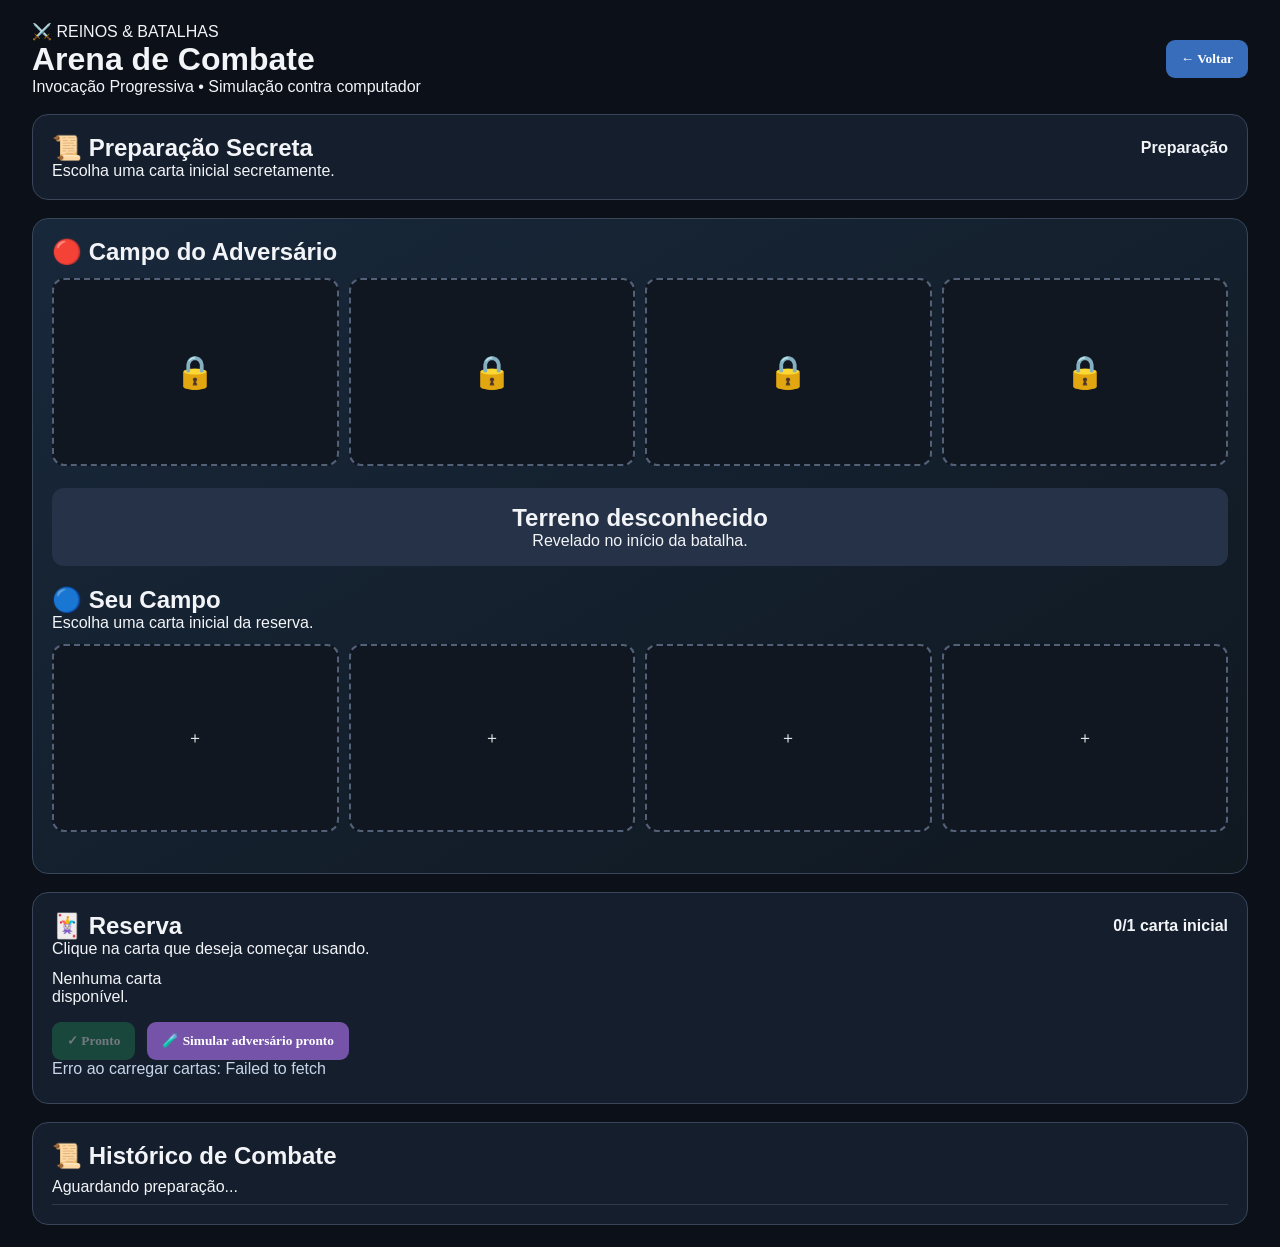
==== commit ddd3dc50: "Update arena.html" ====
--- a/arena.html
+++ b/arena.html
@@ -1,694 +1,80 @@
-
 <!DOCTYPE html>
 <html lang="pt-BR">
 <head>
-<meta charset="UTF-8">
-<meta name="viewport" content="width=device-width, initial-scale=1.0">
+<meta charset="UTF-8"><meta name="viewport" content="width=device-width, initial-scale=1">
 <title>Arena | Reinos & Batalhas</title>
 <link rel="stylesheet" href="style.css">
-
 <style>
-* { box-sizing: border-box; }
-
-body {
-  margin: 0;
-  background: #0b1019;
-  color: #f2f4f8;
-  font-family: Arial, sans-serif;
-}
-
-.arena {
-  max-width: 1250px;
-  margin: auto;
-  padding: 24px;
-}
-
-.topo, .linha {
-  display: flex;
-  justify-content: space-between;
-  align-items: center;
-  gap: 15px;
-  flex-wrap: wrap;
-}
-
-.painel, .campo {
-  background: #141e2c;
-  border: 1px solid #39465a;
-  border-radius: 16px;
-  padding: 20px;
-  margin-top: 20px;
-}
-
-.cartas {
-  display: grid;
-  grid-template-columns: repeat(4, minmax(0, 1fr));
-  gap: 12px;
-  margin-top: 15px;
-}
-
-.espaco {
-  min-height: 170px;
-  border: 2px dashed #526078;
-  border-radius: 12px;
-  background: #101720;
-  display: flex;
-  align-items: center;
-  justify-content: center;
-  flex-direction: column;
-  gap: 8px;
-  padding: 10px;
-  text-align: center;
-}
-
-.espaco.ocupado {
-  border-style: solid;
-  border-color: #658fd0;
-}
-
-.espaco img {
-  width: 100%;
-  max-height: 115px;
-  object-fit: contain;
-}
-
-.espaco strong {
-  font-size: 13px;
-}
-
-.espaco.selecionavel {
-  cursor: pointer;
-}
-
-.reserva {
-  display: grid;
-  grid-template-columns: repeat(auto-fill, minmax(135px, 1fr));
-  gap: 12px;
-  margin-top: 15px;
-}
-
-.carta-reserva {
-  padding: 12px;
-  border: 1px solid #526078;
-  border-radius: 12px;
-  background: #1d2b3d;
-  color: white;
-  cursor: pointer;
-  text-align: center;
-}
-
-.carta-reserva img {
-  width: 100%;
-  height: 115px;
-  object-fit: contain;
-}
-
-.carta-reserva.escolhida {
-  border: 2px solid #53c58b;
-  background: #244736;
-}
-
-button {
-  padding: 12px 18px;
-  border: 0;
-  border-radius: 9px;
-  background: #376dba;
-  color: white;
-  font-weight: bold;
-  cursor: pointer;
-}
-
-button:disabled {
-  opacity: .45;
-  cursor: not-allowed;
-}
-
-.botao-pronto { background: #258653; }
-.botao-teste { background: #7453a8; }
-.botao-rodada { background: #a56a26; }
-
-.terreno {
-  background: #253247;
-  padding: 20px;
-  margin: 25px 0;
-  border-radius: 12px;
-  text-align: center;
-}
-
-.aviso {
-  color: #c7d5eb;
-  margin-top: 12px;
-}
-
-.status-carta {
-  font-size: 11px;
-  color: #9fb9e3;
-}
-
-.oculto { font-size: 32px; }
-
-.acoes {
-  display: flex;
-  flex-wrap: wrap;
-  gap: 12px;
-  margin-top: 20px;
-}
-
-#historico p {
-  margin: 8px 0;
-  padding-bottom: 8px;
-  border-bottom: 1px solid #2e3b4d;
-}
-
-@media(max-width:600px) {
-  .arena { padding: 12px; }
-  .painel, .campo { padding: 12px; }
-  .cartas { gap: 6px; }
-  .espaco { min-height: 125px; padding: 5px; }
-  .espaco img { max-height: 75px; }
-  .espaco strong { font-size: 10px; }
-}
+*{box-sizing:border-box}body{margin:0;background:#0b1019;color:#f2f4f8;font-family:Arial,sans-serif}button{border:0;border-radius:9px;padding:11px 15px;background:#376dba;color:white;font-weight:700;cursor:pointer}button:disabled{opacity:.4;cursor:not-allowed}.arena{max-width:1260px;margin:auto;padding:22px}.topo,.linha,.acoes{display:flex;align-items:center;justify-content:space-between;gap:12px;flex-wrap:wrap}.painel,.campo{background:#141e2c;border:1px solid #39465a;border-radius:16px;padding:19px;margin-top:18px}.campo{background:linear-gradient(150deg,#18283b,#101820)}.cartas{display:grid;grid-template-columns:repeat(4,minmax(0,1fr));gap:10px;margin:12px 0 22px}.espaco{min-height:188px;border:2px dashed #526078;border-radius:12px;background:#101720;display:flex;align-items:center;justify-content:center;flex-direction:column;gap:7px;padding:9px;text-align:center;position:relative}.espaco.ocupado{border-style:solid;border-color:#658fd0}.espaco.alvo{border-color:#f59e56;cursor:pointer;box-shadow:0 0 12px #ff9c4440}.espaco img{width:100%;height:100px;object-fit:contain}.espaco strong{font-size:13px}.espaco small{font-size:11px;color:#c2d1e9}.vida{width:100%;height:9px;border-radius:20px;background:#642b34;overflow:hidden}.vida>div{height:100%;background:#46b978;transition:width .3s}.reserva{display:grid;grid-template-columns:repeat(auto-fill,minmax(130px,1fr));gap:10px;margin-top:12px}.reserva button{background:#1d2b3d;border:1px solid #526078;min-height:150px}.reserva img{height:90px;width:100%;object-fit:contain}.reserva strong{display:block}.reserva .escolhida{border-color:#53c58b;background:#244736}.terreno{background:#253247;padding:16px;border-radius:12px;text-align:center;margin:20px 0}.acoes{justify-content:flex-start;margin-top:16px}.verde{background:#258653}.roxo{background:#7453a8}.laranja{background:#a56a26}.habilidades{display:flex;flex-wrap:wrap;gap:9px;margin-top:12px}.habilidades button{background:#405b83}.habilidades button.ativo{outline:2px solid #eab96b}.aviso{color:#c7d5eb;min-height:24px}.status{color:#b6c6dc;font-size:12px}.oculto{font-size:32px}.selecionavel{cursor:pointer}.historico{max-height:280px;overflow-y:auto}.historico p{padding:8px 0;margin:0;border-bottom:1px solid #2e3b4d}.marcador{font-size:12px;color:#ffd38a}.ficha{font-size:11px;color:#d2d9e5}.destaque{outline:2px solid #53c58b}.rodada{color:#ffda9a}[hidden]{display:none!important}@media(max-width:650px){.arena{padding:10px}.painel,.campo{padding:11px}.cartas{gap:5px}.espaco{min-height:145px;padding:4px}.espaco img{height:62px}.espaco strong{font-size:10px}.espaco small,.ficha{font-size:9px}}
 </style>
 </head>
-
-<body>
-<main class="arena">
-
-<header class="topo">
-  <div>
-    <p>⚔️ REINOS & BATALHAS</p>
-    <h1>Arena de Combate</h1>
-    <p>Invocação Progressiva</p>
-  </div>
-
-  <button onclick="history.back()">← Voltar</button>
-</header>
-
-<section class="painel">
-  <div class="linha">
-    <h2 id="titulo-fase">📜 Preparação Secreta</h2>
-    <strong id="indicador-rodada">Preparação</strong>
-  </div>
-
-  <p id="status">
-    Escolha uma carta inicial. O adversário
-    não verá sua escolha até ambos confirmarem.
-  </p>
-</section>
-
-<section class="campo">
-
-  <h2>🔴 Campo do Adversário</h2>
-  <div class="cartas" id="campo-inimigo"></div>
-
-  <div class="terreno">
-    <h2 id="nome-terreno">Terreno desconhecido</h2>
-    <p id="efeito-terreno">
-      Revelado após os dois jogadores ficarem prontos.
-    </p>
-  </div>
-
-  <h2>🔵 Seu Campo</h2>
-  <p id="instrucao-campo">
-    Selecione uma carta inicial da reserva.
-  </p>
-
-  <div class="cartas" id="campo-jogador"></div>
-
-</section>
-
-<section class="painel">
-  <div class="linha">
-    <h2>🃏 Reserva</h2>
-    <strong id="contador">0/1 carta inicial</strong>
-  </div>
-
-  <p id="instrucao-reserva">
-    Clique em uma carta para selecioná-la.
-  </p>
-
-  <div class="reserva" id="reserva"></div>
-
-  <div class="acoes" id="acoes-preparacao">
-    <button class="botao-pronto"
-      id="botao-pronto" onclick="confirmarPronto()">
-      ✓ Pronto
-    </button>
-
-    <button class="botao-teste"
-      id="botao-adversario" onclick="simularAdversario()">
-      🧪 Simular adversário pronto
-    </button>
-  </div>
-
-  <div class="acoes" id="acoes-combate" hidden>
-    <button id="botao-invocar"
-      onclick="ativarInvocacao()">
-      ✨ Invocar Carta
-    </button>
-
-    <button class="botao-rodada"
-      id="botao-rodada" onclick="encerrarRodada()">
-      ⏭️ Encerrar Rodada
-    </button>
-  </div>
-
-  <p class="aviso" id="mensagem"></p>
-</section>
-
-<section class="painel">
-  <h2>📜 Histórico de Combate</h2>
-  <div id="historico">
-    <p>Aguardando preparação...</p>
-  </div>
-</section>
-
+<body><main class="arena">
+<header class="topo"><div><p>⚔️ REINOS & BATALHAS</p><h1>Arena de Combate</h1><p>Invocação Progressiva • Simulação contra computador</p></div><button onclick="history.back()">← Voltar</button></header>
+<section class="painel"><div class="linha"><h2 id="titulo-fase">📜 Preparação Secreta</h2><strong id="indicador-rodada">Preparação</strong></div><p id="status">Escolha exatamente uma carta inicial. Ela será revelada quando ambos estiverem prontos.</p></section>
+<section class="campo"><h2>🔴 Campo do Adversário</h2><div class="cartas" id="campo-inimigo"></div><div class="terreno"><h2 id="nome-terreno">Terreno desconhecido</h2><p id="efeito-terreno">Revelado no início da batalha.</p></div><h2>🔵 Seu Campo</h2><p id="instrucao-campo">Escolha uma carta inicial da reserva.</p><div class="cartas" id="campo-jogador"></div></section>
+<section class="painel"><div class="linha"><h2>🃏 Reserva</h2><strong id="contador">0/1 carta inicial</strong></div><p id="instrucao-reserva">Clique na carta que deseja começar usando.</p><div class="reserva" id="reserva"></div><div class="acoes" id="acoes-preparacao"><button class="verde" id="botao-pronto">✓ Pronto</button><button class="roxo" id="botao-adversario">🧪 Simular adversário pronto</button></div><div id="acoes-combate" hidden><div class="acoes"><button id="botao-invocar">✨ Invocar Carta</button><button id="botao-atacar">⚔️ Atacar</button><button class="laranja" id="botao-rodada">⏭️ Encerrar Rodada</button></div><p class="status" id="orientacao-ataque">Escolha uma carta aliada para atacar.</p><div id="painel-habilidades" hidden><h3 id="nome-atacante">Habilidades</h3><div class="habilidades" id="habilidades"></div><p class="status">Escolha uma habilidade e clique em um inimigo destacado.</p></div></div><p class="aviso" id="mensagem" role="status"></p></section>
+<section class="painel"><h2>📜 Histórico de Combate</h2><div class="historico" id="historico"><p>Aguardando preparação...</p></div></section>
 </main>
-
 <script>
-const API = "https://cards-minecraft.onrender.com";
-
-const terrenos = [
-  { nome: "🌨️ Tundra Congelada", efeito: "Gelo +10% | Frio +5% | Fogo -5%" },
-  { nome: "🌋 Vulcão", efeito: "Fogo +10%" },
-  { nome: "🌲 Floresta Ancestral", efeito: "Natureza +5%" },
-  { nome: "🏜️ Deserto Escaldante", efeito: "Fogo +5% | Frio -5%" },
-  { nome: "🌊 Costa Tempestuosa", efeito: "Água +5%" },
-  { nome: "🏛️ Ruínas Antigas", efeito: "Mágico +5%" },
-  { nome: "🌑 Abismo", efeito: "Sombras +5% | Luz -5%" },
-  { nome: "⚔️ Campo de Batalha", efeito: "Físico +5%" }
+'use strict';
+const API='https://cards-minecraft.onrender.com';
+const $=id=>document.getElementById(id);
+const terrenos=[
+ {nome:'🌨️ Tundra Congelada',mod:{Frio:1.05,Fogo:.95,Gelo:1.10}},
+ {nome:'🌲 Floresta Ancestral',mod:{Natureza:1.05}},
+ {nome:'🏜️ Deserto Escaldante',mod:{Fogo:1.05,Frio:.95}},
+ {nome:'🌋 Vulcão',mod:{Fogo:1.10}},
+ {nome:'🌊 Costa Tempestuosa',mod:{Água:1.05}},
+ {nome:'🏛️ Ruínas Antigas',mod:{Mágico:1.05}},
+ {nome:'🌑 Abismo',mod:{Sombras:1.05,Luz:.95}},
+ {nome:'⚔️ Campo de Batalha',mod:{Físico:1.05}}
 ];
-
-let equipe = [];
-let cartaInicial = null;
-
-let cartasJogador = Array(4).fill(null);
-let cartasInimigo = Array(4).fill(null);
-
-let jogadorPronto = false;
-let adversarioPronto = false;
-let batalhaIniciada = false;
-
-let rodada = 0;
-let invocacaoUsada = false;
-let modoInvocacao = false;
-
-const $ = id => document.getElementById(id);
-
-function elemento(tag, classe, texto) {
-  const el = document.createElement(tag);
-  if (classe) el.className = classe;
-  if (texto !== undefined) el.textContent = texto;
-  return el;
-}
-
-function mostrarCarta(container, carta) {
-  if (carta.imagem) {
-    const img = elemento("img");
-    img.src = carta.imagem;
-    img.alt = carta.nome;
-    img.onerror = () => img.remove();
-    container.appendChild(img);
-  }
-
-  container.appendChild(
-    elemento("strong", "", carta.nome)
-  );
-
-  if (batalhaIniciada) {
-    const situacao = carta.rodadaEntrada === rodada
-      && rodada > 1
-      ? "⏳ Aguardando próxima rodada"
-      : "⚔️ Pronta para agir";
-
-    container.appendChild(
-      elemento("small", "status-carta", situacao)
-    );
-  }
-}
-
-function registrar(texto) {
-  const historico = $("historico");
-
-  const primeiraMensagem =
-    historico.textContent.trim() ===
-    "Aguardando preparação...";
-
-  if (primeiraMensagem) {
-    historico.replaceChildren();
-  }
-
-  const linha = elemento("p", "", texto);
-  historico.prepend(linha);
-}
-
-function cartasEmCampo() {
-  return cartasJogador.filter(Boolean);
-}
-
-function cartasDisponiveis() {
-  const idsEmCampo = cartasEmCampo().map(c => c.id);
-
-  return equipe.filter(
-    carta => !idsEmCampo.includes(carta.id)
-  );
-}
-
-function renderizarCampos() {
-  $("campo-jogador").replaceChildren();
-  $("campo-inimigo").replaceChildren();
-
-  for (let i = 0; i < 4; i++) {
-    const espacoJogador = elemento("div", "espaco");
-
-    const carta = batalhaIniciada
-      ? cartasJogador[i]
-      : (i === 0 ? cartaInicial : null);
-
-    if (carta) {
-      espacoJogador.classList.add("ocupado");
-      mostrarCarta(espacoJogador, carta);
-
-      if (!jogadorPronto && !batalhaIniciada) {
-        espacoJogador.classList.add("selecionavel");
-        espacoJogador.title = "Remover escolha";
-        espacoJogador.onclick = removerCartaInicial;
-      }
-    } else {
-      espacoJogador.textContent = "＋";
-    }
-
-    $("campo-jogador").appendChild(espacoJogador);
-
-    const espacoInimigo = elemento("div", "espaco");
-
-    if (!batalhaIniciada) {
-      espacoInimigo.appendChild(
-        elemento("span", "oculto", "🔒")
-      );
-    } else if (cartasInimigo[i]) {
-      espacoInimigo.classList.add("ocupado");
-      mostrarCarta(espacoInimigo, cartasInimigo[i]);
-    } else {
-      espacoInimigo.textContent = "＋";
-    }
-
-    $("campo-inimigo").appendChild(espacoInimigo);
-  }
-
-  $("contador").textContent = batalhaIniciada
-    ? `${cartasEmCampo().length}/4 em campo`
-    : `${cartaInicial ? 1 : 0}/1 carta inicial`;
-}
-
-function renderizarReserva() {
-  $("reserva").replaceChildren();
-
-  const cartas = batalhaIniciada
-    ? cartasDisponiveis()
-    : equipe;
-
-  cartas.forEach(carta => {
-    const botao = elemento(
-      "button", "carta-reserva"
-    );
-
-    mostrarCarta(botao, carta);
-
-    if (!batalhaIniciada) {
-      const escolhida =
-        cartaInicial?.id === carta.id;
-
-      if (escolhida) {
-        botao.classList.add("escolhida");
-      }
-
-      botao.disabled = jogadorPronto;
-      botao.onclick = () => escolherInicial(carta);
-    } else {
-      botao.disabled = !modoInvocacao;
-      botao.onclick = () => invocarCarta(carta);
-    }
-
-    $("reserva").appendChild(botao);
-  });
-
-  if (cartas.length === 0) {
-    $("reserva").appendChild(
-      elemento("p", "", "Nenhuma carta disponível.")
-    );
-  }
-}
-
-function escolherInicial(carta) {
-  if (jogadorPronto || batalhaIniciada) return;
-
-  cartaInicial = carta;
-
-  renderizarCampos();
-  renderizarReserva();
-
-  $("mensagem").textContent =
-    `${carta.nome} selecionada como carta inicial.`;
-}
-
-function removerCartaInicial() {
-  if (jogadorPronto || batalhaIniciada) return;
-
-  cartaInicial = null;
-
-  renderizarCampos();
-  renderizarReserva();
-
-  $("mensagem").textContent =
-    "Escolha inicial removida.";
-}
-
-function confirmarPronto() {
-  if (jogadorPronto || batalhaIniciada) return;
-
-  if (!cartaInicial) {
-    $("mensagem").textContent =
-      "Selecione uma carta inicial.";
-    return;
-  }
-
-  jogadorPronto = true;
-  $("botao-pronto").disabled = true;
-
-  $("mensagem").textContent =
-    "Sua carta foi confirmada. Aguardando adversário...";
-
-  renderizarCampos();
-  renderizarReserva();
-  verificarInicio();
-}
-
-function simularAdversario() {
-  if (adversarioPronto || batalhaIniciada) return;
-
-  adversarioPronto = true;
-  $("botao-adversario").disabled = true;
-
-  $("mensagem").textContent =
-    "Adversário pronto!";
-
-  verificarInicio();
-}
-
-function verificarInicio() {
-  if (batalhaIniciada) return;
-  if (!jogadorPronto || !adversarioPronto) return;
-
-  batalhaIniciada = true;
-  rodada = 1;
-
-  cartasJogador[0] = {
-    ...cartaInicial,
-    rodadaEntrada: 1
-  };
-
-  const candidatos = equipe.filter(
-    carta => carta.id !== cartaInicial.id
-  );
-
-  const cartaAdversaria =
-    candidatos[Math.floor(
-      Math.random() * candidatos.length
-    )] || equipe[0];
-
-  cartasInimigo[0] = {
-    ...cartaAdversaria,
-    rodadaEntrada: 1
-  };
-
-  const terreno = terrenos[
-    Math.floor(Math.random() * terrenos.length)
-  ];
-
-  $("nome-terreno").textContent = terreno.nome;
-  $("efeito-terreno").textContent = terreno.efeito;
-
-  $("titulo-fase").textContent = "⚔️ Batalha";
-  $("acoes-preparacao").hidden = true;
-  $("acoes-combate").hidden = false;
-
-  $("instrucao-campo").textContent =
-    "Cartas em campo não podem ser trocadas.";
-
-  registrar(
-    `⚔️ Batalha iniciada! Terreno: ${terreno.nome}`
-  );
-
-  atualizarInterface();
-}
-
-function ativarInvocacao() {
-  if (!batalhaIniciada) return;
-
-  if (rodada === 1) {
-    $("mensagem").textContent =
-      "Novas invocações são liberadas na rodada 2.";
-    return;
-  }
-
-  if (invocacaoUsada) {
-    $("mensagem").textContent =
-      "Você já invocou uma carta nesta rodada.";
-    return;
-  }
-
-  if (cartasEmCampo().length >= 4) {
-    $("mensagem").textContent =
-      "Seu campo já está cheio.";
-    return;
-  }
-
-  if (cartasDisponiveis().length === 0) {
-    $("mensagem").textContent =
-      "Você não possui cartas na reserva.";
-    return;
-  }
-
-  modoInvocacao = !modoInvocacao;
-
-  $("mensagem").textContent = modoInvocacao
-    ? "Escolha uma carta da reserva para invocar."
-    : "Invocação cancelada.";
-
-  renderizarReserva();
-}
-
-function invocarCarta(carta) {
-  if (!batalhaIniciada || !modoInvocacao) return;
-  if (rodada < 2 || invocacaoUsada) return;
-
-  const posicao = cartasJogador.findIndex(
-    slot => slot === null
-  );
-
-  if (posicao === -1) return;
-
-  const disponivel = cartasDisponiveis().some(
-    disponivel => disponivel.id === carta.id
-  );
-
-  if (!disponivel) return;
-
-  cartasJogador[posicao] = {
-    ...carta,
-    rodadaEntrada: rodada
-  };
-
-  invocacaoUsada = true;
-  modoInvocacao = false;
-
-  registrar(
-    `✨ Rodada ${rodada}: ${carta.nome} foi invocada!`
-  );
-
-  $("mensagem").textContent =
-    `${carta.nome} entrou no campo e poderá agir na próxima rodada.`;
-
-  atualizarInterface();
-}
-
-function encerrarRodada() {
-  if (!batalhaIniciada) return;
-
-  registrar(`⏭️ Rodada ${rodada} encerrada.`);
-
-  rodada++;
-  invocacaoUsada = false;
-  modoInvocacao = false;
-
-  registrar(`⚔️ Rodada ${rodada} iniciada.`);
-
-  $("mensagem").textContent =
-    "Nova rodada! Você pode invocar uma carta.";
-
-  atualizarInterface();
-}
-
-function atualizarInterface() {
-  $("indicador-rodada").textContent =
-    batalhaIniciada
-      ? `Rodada ${rodada}`
-      : "Preparação";
-
-  $("status").textContent = batalhaIniciada
-    ? `Rodada ${rodada}: ${cartasEmCampo().length} carta(s) em campo.`
-    : jogadorPronto
-      ? "🔒 Aguardando adversário..."
-      : "Escolha uma carta inicial.";
-
-  $("botao-invocar").disabled =
-    !batalhaIniciada ||
-    rodada < 2 ||
-    invocacaoUsada ||
-    cartasEmCampo().length >= 4 ||
-    cartasDisponiveis().length === 0;
-
-  renderizarCampos();
-  renderizarReserva();
-}
-
-async function carregarCartas() {
-  try {
-    const resposta = await fetch(`${API}/cartas`);
-
-    if (!resposta.ok) {
-      throw new Error("Erro ao buscar cartas.");
-    }
-
-    const dados = await resposta.json();
-
-    equipe = (dados.cartas || [])
-      .slice(0, 7)
-      .map(carta => ({
-        id: carta.id,
-        nome: carta.nome,
-        imagem: carta.imagem,
-        vida: carta.vida,
-        ataque: carta.ataque,
-        defesa: carta.defesa,
-        velocidade: carta.velocidade
-      }));
-
-    atualizarInterface();
-
-    if (equipe.length === 0) {
-      $("mensagem").textContent =
-        "Nenhuma carta encontrada.";
-    }
-  } catch (erro) {
-    $("mensagem").textContent =
-      "Erro ao carregar cartas: " + erro.message;
-  }
-}
-
-atualizarInterface();
-carregarCartas();
+const aliases={agua:'Água',magico:'Mágico',fisico:'Físico',gelo:'Gelo',frio:'Frio',fogo:'Fogo',natureza:'Natureza',sombras:'Sombras',sombra:'Sombras',luz:'Luz',cortante:'Cortante',suporte:'Suporte'};
+function normalizarTipo(t){let s=String(t||'').trim();let k=s.normalize('NFD').replace(/[\u0300-\u036f]/g,'').toLowerCase();return aliases[k]||s;}
+const numero=(v,padrao=0)=>Number.isFinite(Number(v))&&v!==null&&v!==''?Number(v):padrao;
+const limitar=(v,a,b)=>Math.max(a,Math.min(b,v));
+const sortear=(a,b)=>Math.floor(Math.random()*(b-a+1))+a;
+function listaHabilidades(d){if(!d)return[];if(typeof d==='string'){try{return listaHabilidades(JSON.parse(d))}catch{return[]}}if(Array.isArray(d))return d.filter(x=>x&&typeof x==='object');if(typeof d==='object')return Object.values(d).filter(x=>x&&typeof x==='object');return[];}
+function criar(tag,classe,conteudo){const e=document.createElement(tag);if(classe)e.className=classe;if(conteudo!==undefined)e.textContent=conteudo;return e;}
+let equipe=[],inicial=null,aliados=Array(4).fill(null),inimigos=Array(4).fill(null),pronto=false,inimigoPronto=false,iniciou=false,terminou=false,rodada=0,terreno=null,invocou=false,modoInvocacao=false,modoAtaque=false,atacanteSlot=null,habilidadeIndex=null;
+let reservaInimiga=[],acoesRestantes=new Set();
+function registrar(msg){if($('historico').textContent.trim()==='Aguardando preparação...')$('historico').replaceChildren();$('historico').prepend(criar('p','',msg));}
+function aviso(s){$('mensagem').textContent=s;}
+function instancia(c,entrada){return {...c,uid:crypto.randomUUID?crypto.randomUUID():String(Math.random()),vidaAtual:Math.max(1,numero(c.vida,100)),vidaMax:Math.max(1,numero(c.vida,100)),entrada,efeitos:[],usosPassivas:{}};}
+function vivos(campo){return campo.filter(Boolean);}
+function emReserva(){const ids=new Set(vivos(aliados).map(c=>c.id));return equipe.filter(c=>!ids.has(c.id));}
+function vidaHtml(box,c){const barra=criar('div','vida');const valor=criar('div');valor.style.width=(100*c.vidaAtual/c.vidaMax)+'%';barra.appendChild(valor);box.appendChild(barra);box.appendChild(criar('small','',`${Math.ceil(c.vidaAtual)}/${c.vidaMax} PV`));}
+function mostrar(box,c,comVida=true){if(c.imagem){const img=criar('img');img.src=c.imagem;img.alt=c.nome;img.onerror=()=>img.remove();box.appendChild(img)}box.appendChild(criar('strong','',c.nome));if(comVida&&c.vidaAtual!==undefined){vidaHtml(box,c);const status=c.entrada===rodada&&rodada>1?'⏳ Recém-invocada':c.efeitos.length?`✨ ${c.efeitos.map(e=>e.nome).join(', ')}`:'⚔️ Em campo';box.appendChild(criar('small','',status));}}
+function desenharCampo(){for(const [id,campo,adversario] of [['campo-jogador',aliados,false],['campo-inimigo',inimigos,true]]){$(id).replaceChildren();for(let i=0;i<4;i++){const slot=criar('div','espaco');const carta=iniciou?campo[i]:(!adversario&&i===0?inicial:null);if(!iniciou&&adversario){slot.appendChild(criar('span','oculto','🔒'))}else if(carta){slot.classList.add('ocupado');mostrar(slot,carta,iniciou);if(!iniciou&&!adversario&&!pronto){slot.classList.add('selecionavel');slot.onclick=()=>{inicial=null;atualizar()}}if(iniciou&&!terminou&&!adversario&&modoAtaque&&podeAtacar(i)){slot.classList.add('selecionavel','destaque');slot.onclick=()=>selecionarAtacante(i)}if(iniciou&&!terminou&&adversario&&modoAtaque&&atacanteSlot!==null&&habilidadeIndex!==null){slot.classList.add('alvo');slot.onclick=()=>executarAtaque(i)}}else slot.textContent='＋';$(id).appendChild(slot)}}$('contador').textContent=iniciou?`${vivos(aliados).length}/4 em campo`:`${inicial?1:0}/1 carta inicial`;}
+function desenharReserva(){$('reserva').replaceChildren();const cartas=iniciou?emReserva():equipe;for(const carta of cartas){const b=criar('button','');mostrar(b,carta,false);if(!iniciou&&inicial?.id===carta.id)b.classList.add('escolhida');b.disabled=terminou||(iniciou?!modoInvocacao:pronto);b.onclick=()=>{if(!iniciou){inicial=carta;aviso(`${carta.nome} escolhida.`);atualizar()}else invocar(carta)};$('reserva').appendChild(b)}if(!cartas.length)$('reserva').appendChild(criar('p','','Nenhuma carta disponível.'));}
+function podeAtacar(i){const c=aliados[i];return iniciou&&!terminou&&c&&acoesRestantes.has(c.uid)&&!(rodada>1&&c.entrada===rodada);}
+function atualizar(){desenharCampo();desenharReserva();$('indicador-rodada').textContent=iniciou?`Rodada ${rodada}`:'Preparação';$('status').textContent=terminou?'🏁 Combate encerrado.':iniciou?`Rodada ${rodada} — ${acoesRestantes.size} ação(ões) disponível(is).`:pronto?'🔒 Sua carta foi confirmada. Aguardando o adversário.':'Escolha uma carta inicial secretamente.';$('botao-pronto').disabled=pronto||!inicial;$('botao-adversario').disabled=inimigoPronto;$('acoes-preparacao').hidden=iniciou;$('acoes-combate').hidden=!iniciou;$('botao-invocar').disabled=!iniciou||terminou||rodada<2||invocou||vivos(aliados).length>=4||emReserva().length===0;$('botao-atacar').disabled=!iniciou||terminou||![0,1,2,3].some(podeAtacar);$('botao-rodada').disabled=!iniciou||terminou;$('painel-habilidades').hidden=atacanteSlot===null||!modoAtaque;}
+function confirmar(){if(!inicial||pronto)return;pronto=true;aviso('Carta inicial bloqueada. Aguardando adversário.');checarInicio();atualizar()}
+function simular(){if(inimigoPronto)return;inimigoPronto=true;aviso('O adversário está pronto.');checarInicio();atualizar()}
+function checarInicio(){if(iniciou||!pronto||!inimigoPronto)return;iniciou=true;rodada=1;aliados[0]=instancia(inicial,1);const opcoes=equipe.filter(c=>c.id!==inicial.id);const c=opcoes[sortear(0,opcoes.length-1)]||equipe[0];if(c)inimigos[0]=instancia(c,1);reservaInimiga=equipe.filter(x=>x.id!==c?.id);terreno=terrenos[sortear(0,terrenos.length-1)];$('nome-terreno').textContent=terreno.nome;$('efeito-terreno').textContent=Object.entries(terreno.mod).map(([tipo,m])=>`${tipo} ${m>=1?'+':'−'}${Math.round(Math.abs(m-1)*100)}%`).join(' | ');$('titulo-fase').textContent='⚔️ Batalha';$('instrucao-campo').textContent='Cartas posicionadas não podem ser trocadas.';$('instrucao-reserva').textContent='Novas cartas podem entrar a partir da rodada 2.';registrar(`🎲 Terreno: ${terreno.nome}`);registrar(`⚔️ ${aliados[0].nome} enfrenta ${inimigos[0]?.nome||'ninguém'}!`);aplicarPassivasEntrada(aliados[0],aliados,inimigos);if(inimigos[0])aplicarPassivasEntrada(inimigos[0],inimigos,aliados);iniciarRodada();}
+function iniciarRodada(){invocou=false;modoInvocacao=false;modoAtaque=false;atacanteSlot=null;habilidadeIndex=null;acoesRestantes=new Set(vivos(aliados).filter(c=>c.entrada<rodada||rodada===1).map(c=>c.uid));registrar(`📢 Rodada ${rodada} iniciada.`);atualizar();}
+function ativarInvocacao(){if(!iniciou||terminou||rodada<2||invocou||vivos(aliados).length>=4||!emReserva().length)return;modoInvocacao=!modoInvocacao;modoAtaque=false;atacanteSlot=null;habilidadeIndex=null;aviso(modoInvocacao?'Escolha uma carta da reserva.':'Invocação cancelada.');atualizar()}
+function invocar(carta){if(!modoInvocacao||rodada<2||invocou||terminou||!emReserva().some(c=>c.id===carta.id))return;const i=aliados.findIndex(c=>!c);if(i<0)return;aliados[i]=instancia(carta,rodada);invocou=true;modoInvocacao=false;registrar(`✨ Você invocou ${carta.nome}. Ela só poderá agir na próxima rodada.`);aplicarPassivasEntrada(aliados[i],aliados,inimigos);atualizar();}
+function ativarAtaque(){if(terminou||!iniciou)return;modoAtaque=!modoAtaque;modoInvocacao=false;atacanteSlot=null;habilidadeIndex=null;aviso(modoAtaque?'Clique em uma carta aliada destacada para escolher seu ataque.':'Seleção de ataque cancelada.');atualizar()}
+function selecionarAtacante(i){if(!podeAtacar(i))return;atacanteSlot=i;habilidadeIndex=null;const c=aliados[i];$('nome-atacante').textContent=`⚔️ ${c.nome} — escolha uma habilidade`;$('habilidades').replaceChildren();if(!c.ataques.length){$('habilidades').appendChild(criar('p','','Esta carta não possui ataques cadastrados.'));}for(const [index,h] of c.ataques.entries()){const nome=h.nome||`Habilidade ${index+1}`;const dano=numero(h.dano_min,0)||numero(h.dano_max,0)?` • ${numero(h.dano_min)}–${numero(h.dano_max)} dano`:'';const b=criar('button','',`${nome}${dano} • ${numero(h.precisao,100)}%`);b.onclick=()=>{habilidadeIndex=index;for(const x of $('habilidades').querySelectorAll('button'))x.classList.remove('ativo');b.classList.add('ativo');aviso('Agora clique no inimigo que receberá a habilidade.');desenharCampo()};$('habilidades').appendChild(b)}atualizar();}
+function modificador(c,tipo){let m=1;for(const e of c.efeitos){if(e.tipo==='aumentar_dano'&&tipo==='dano')m*=1+e.valor;if(e.tipo==='reduzir_dano'&&tipo==='dano')m*=1-e.valor;if(e.tipo==='aumentar_velocidade'&&tipo==='velocidade')m*=1+e.valor;if(e.tipo==='reduzir_velocidade'&&tipo==='velocidade')m*=1-e.valor;if(e.tipo==='aumentar_precisao'&&tipo==='precisao')m*=1+e.valor;if(e.tipo==='reduzir_precisao'&&tipo==='precisao')m*=1-e.valor;if(e.tipo==='reduzir_dano_recebido'&&tipo==='recebido')m*=1-e.valor;if(e.tipo==='aumentar_dano_recebido'&&tipo==='recebido')m*=1+e.valor;}return m;}
+function velocidade(c){return numero(c.velocidade,1)*modificador(c,'velocidade')}
+function chance(h,c){return limitar(numero(h.precisao,100)*modificador(c,'precisao'),0,100)}
+function valorEfeito(e){let n=numero(e.valor,0);return n>1?n/100:n;}
+function aplicarEfeito(alvo,ef,origem){if(!ef||typeof ef!=='object')return;const tipo=String(ef.tipo||'').trim().toLowerCase();const valor=valorEfeito(ef);const duracao=Math.max(1,Math.round(numero(ef.duracao,1)));const suportados=['reduzir_velocidade','aumentar_velocidade','reduzir_precisao','aumentar_precisao','aumentar_dano','reduzir_dano','reduzir_dano_recebido','aumentar_dano_recebido'];if(!suportados.includes(tipo)){registrar(`ℹ️ Efeito “${tipo||'desconhecido'}” de ${origem} ainda não implementado.`);return}alvo.efeitos.push({tipo,valor,duracao,nome:tipo.replaceAll('_',' ')});registrar(`✨ ${alvo.nome}: ${tipo.replaceAll('_',' ')} (${Math.round(valor*100)}%, ${duracao} rodada(s)).`);}
+function efeitosDaHabilidade(h){if(Array.isArray(h.efeitos))return h.efeitos;if(h.efeito)return Array.isArray(h.efeito)?h.efeito:[h.efeito];return[];}
+function ehBenefico(tipo){return /^(aumentar_|reduzir_dano_recebido)/.test(tipo)}
+function danoCalculado(atacante,alvo,h){const minimo=Math.max(0,Math.floor(numero(h.dano_min,0)));const maximo=Math.max(minimo,Math.floor(numero(h.dano_max,minimo)));const base=sortear(minimo,maximo);const tipo=normalizarTipo(h.tipo_dano);const multTerreno=terreno?.mod[tipo]||1;const multAtq=modificador(atacante,'dano');const multRec=modificador(alvo,'recebido');const defesa=Math.max(0,numero(alvo.defesa));const fatorDefesa=100/(100+defesa);const final=Math.max(base>0?1:0,Math.round(base*multTerreno*multAtq*multRec*fatorDefesa));return {base,final,tipo,multTerreno,defesa};}
+function removerMorto(campo){for(let i=0;i<campo.length;i++){const c=campo[i];if(c&&c.vidaAtual<=0){registrar(`💀 ${c.nome} foi derrotada!`);campo[i]=null;}}}
+function executarGolpe(atacante,alvo,h,campoAlvo){if(!atacante||!alvo||!h)return;const nome=h.nome||'Ataque';const acerto=Math.random()*100<chance(h,atacante);if(!acerto){registrar(`❌ ${atacante.nome} errou ${nome} contra ${alvo.nome}.`);return}const {base,final,tipo,multTerreno,defesa}=danoCalculado(atacante,alvo,h);if(final>0){alvo.vidaAtual=Math.max(0,alvo.vidaAtual-final);registrar(`⚔️ ${atacante.nome} usou ${nome} em ${alvo.nome}: ${final} dano (${tipo||'sem tipo'}, base ${base}, defesa ${defesa}, terreno ×${multTerreno.toFixed(2)}).`);}else registrar(`✨ ${atacante.nome} usou ${nome}.`);for(const ef of efeitosDaHabilidade(h)){const destino=ehBenefico(String(ef.tipo||''))?atacante:alvo;if(destino.vidaAtual>0)aplicarEfeito(destino,ef,nome)}removerMorto(campoAlvo);}
+function executarAtaque(indice){if(!modoAtaque||atacanteSlot===null||habilidadeIndex===null||terminou)return;const c=aliados[atacanteSlot],alvo=inimigos[indice];if(!c||!alvo||!podeAtacar(atacanteSlot))return;const h=c.ataques[habilidadeIndex];if(!h)return;acoesRestantes.delete(c.uid);executarGolpe(c,alvo,h,inimigos);modoAtaque=false;atacanteSlot=null;habilidadeIndex=null;aviso('Ataque realizado. Você pode atacar com outra carta ou encerrar a rodada.');verificarFim();atualizar();}
+function aplicarPassivasEntrada(c,amigos,oponentes){for(const p of c.passivas){const nome=p.nome||'Passiva';const ef=p.efeito||p;const tipo=String(ef.tipo||'').toLowerCase();if(tipo==='aumentar_vida'){const v=valorEfeito(ef);for(const aliado of vivos(amigos)){const extra=Math.round(aliado.vidaMax*v);aliado.vidaMax+=extra;aliado.vidaAtual+=extra}registrar(`🌟 ${c.nome}: ${nome} aumentou a vida dos aliados.`)}else if(['reduzir_velocidade','aumentar_velocidade','reduzir_precisao','aumentar_precisao','aumentar_dano','reduzir_dano','reduzir_dano_recebido'].includes(tipo)){const afetaInimigos=tipo.startsWith('reduzir_')&&tipo!=='reduzir_dano_recebido';for(const alvo of vivos(afetaInimigos?oponentes:amigos))aplicarEfeito(alvo,ef,nome);registrar(`🌟 Passiva ${nome} ativada.`)}else registrar(`ℹ️ Passiva “${nome}” ainda não possui execução automática nesta versão.`);}}
+function passarEfeitos(c){c.efeitos=c.efeitos.filter(e=>{e.duracao--;return e.duracao>0})}
+function acaoInimiga(){const disponiveis=vivos(inimigos).filter(c=>c.entrada<rodada||rodada===1).sort((a,b)=>velocidade(b)-velocidade(a));for(const c of disponiveis){if(terminou)break;const alvos=vivos(aliados);if(!alvos.length)break;const alvo=alvos[sortear(0,alvos.length-1)];const ataques=c.ataques.filter(h=>h&&typeof h==='object');if(!ataques.length){registrar(`ℹ️ ${c.nome} não possui ataques cadastrados.`);continue}const h=ataques[sortear(0,ataques.length-1)];executarGolpe(c,alvo,h,aliados);verificarFim();}}
+function invocarInimigo(){if(rodada<2||vivos(inimigos).length>=4||!reservaInimiga.length||terminou)return;const i=inimigos.findIndex(c=>!c);const escolha=reservaInimiga.splice(sortear(0,reservaInimiga.length-1),1)[0];inimigos[i]=instancia(escolha,rodada);registrar(`🔴 O adversário invocou ${escolha.nome}.`);aplicarPassivasEntrada(inimigos[i],inimigos,aliados);}
+function verificarFim(){if(terminou)return;const jogadorSemCartas=!vivos(aliados).length&&!emReserva().length;const inimigoSemCartas=!vivos(inimigos).length&&!reservaInimiga.length;if(jogadorSemCartas||inimigoSemCartas){terminou=true;registrar(jogadorSemCartas&&inimigoSemCartas?'🤝 Empate!':inimigoSemCartas?'🏆 Vitória!':'💀 Derrota!');aviso('Combate encerrado. Atualize a página para testar outra batalha.');}}
+function encerrarRodada(){if(!iniciou||terminou)return;modoAtaque=false;modoInvocacao=false;atacanteSlot=null;habilidadeIndex=null;registrar(`⏭️ Você encerrou suas ações da rodada ${rodada}.`);acaoInimiga();verificarFim();if(terminou){atualizar();return}for(const c of [...vivos(aliados),...vivos(inimigos)])passarEfeitos(c);rodada++;invocarInimigo();iniciarRodada();}
+async function carregar(){try{const r=await fetch(`${API}/cartas`);if(!r.ok)throw Error(`HTTP ${r.status}`);const dados=await r.json();equipe=(dados.cartas||[]).slice(0,7).map(c=>({id:c.id,nome:c.nome||'Carta sem nome',imagem:c.imagem||'',vida:numero(c.vida,100),ataque:numero(c.ataque),defesa:numero(c.defesa),velocidade:numero(c.velocidade),ataques:listaHabilidades(c.ataques||c.habilidades),passivas:listaHabilidades(c.passivas)}));if(!equipe.length)aviso('Não há cartas no catálogo.');else aviso(`${equipe.length} cartas carregadas do PostgreSQL para testes.`);atualizar()}catch(e){aviso(`Erro ao carregar cartas: ${e.message}`)}}
+$('botao-pronto').onclick=confirmar;$('botao-adversario').onclick=simular;$('botao-invocar').onclick=ativarInvocacao;$('botao-atacar').onclick=ativarAtaque;$('botao-rodada').onclick=encerrarRodada;atualizar();carregar();
 </script>
-
-</body>
-</html>
+</body></html>
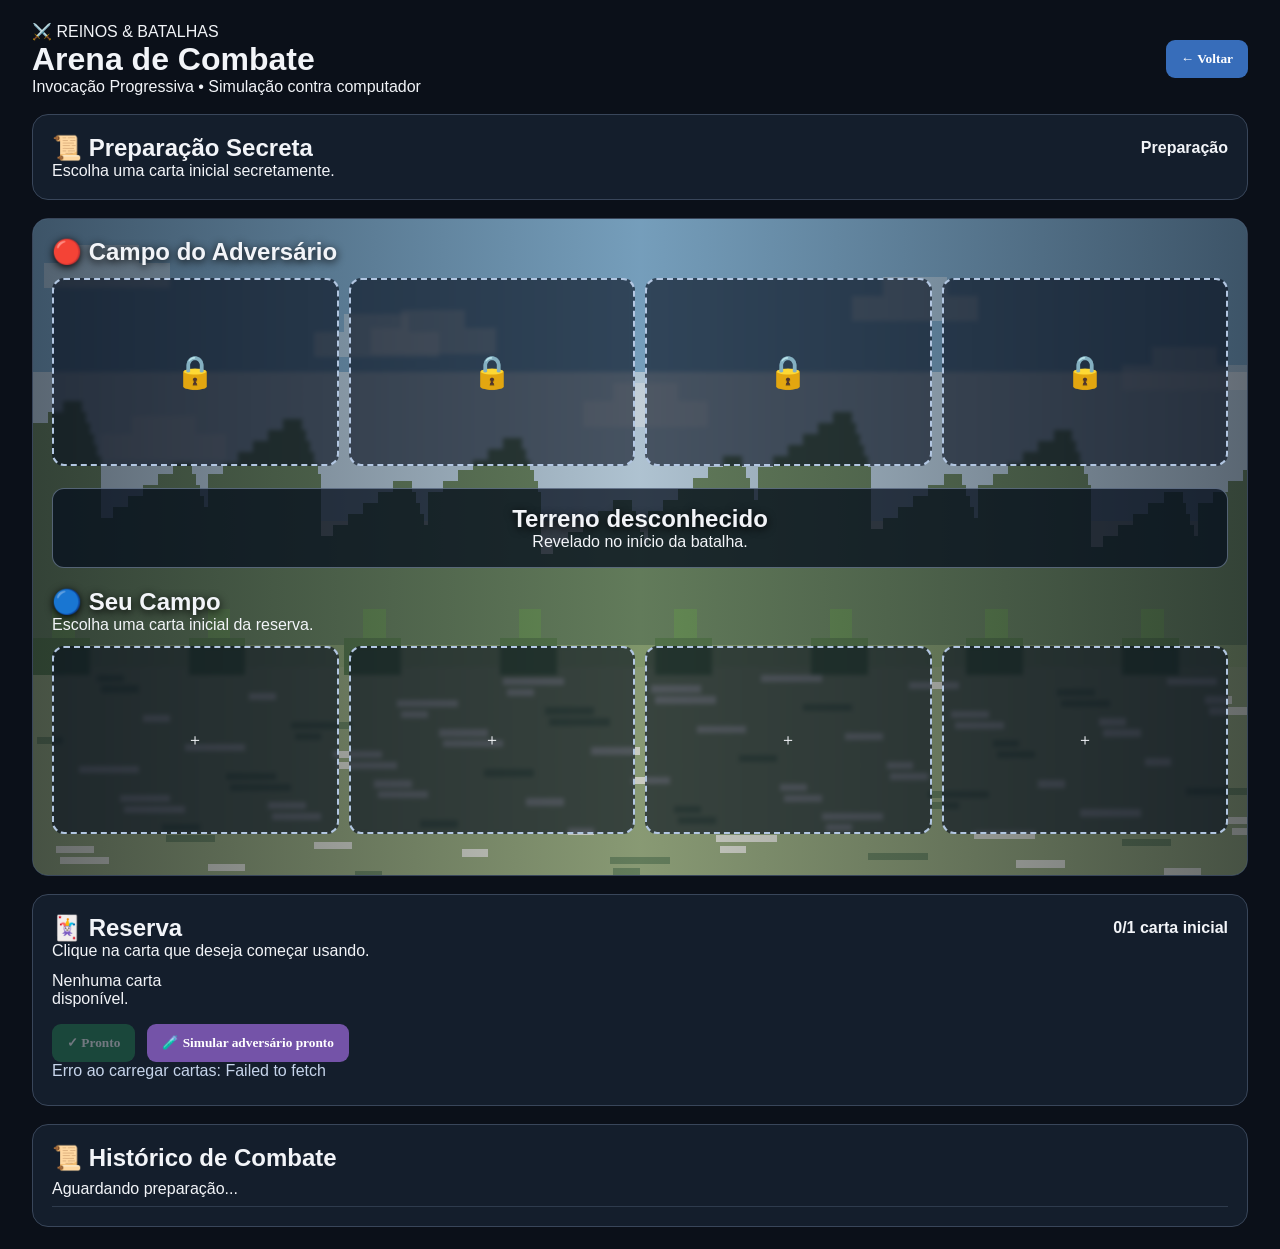
==== commit aaabcd05: "Update arena.html" ====
--- a/arena.html
+++ b/arena.html
@@ -7,11 +7,30 @@
 <style>
 *{box-sizing:border-box}body{margin:0;background:#0b1019;color:#f2f4f8;font-family:Arial,sans-serif}button{border:0;border-radius:9px;padding:11px 15px;background:#376dba;color:white;font-weight:700;cursor:pointer}button:disabled{opacity:.4;cursor:not-allowed}.arena{max-width:1260px;margin:auto;padding:22px}.topo,.linha,.acoes{display:flex;align-items:center;justify-content:space-between;gap:12px;flex-wrap:wrap}.painel,.campo{background:#141e2c;border:1px solid #39465a;border-radius:16px;padding:19px;margin-top:18px}.campo{background:linear-gradient(150deg,#18283b,#101820)}.cartas{display:grid;grid-template-columns:repeat(4,minmax(0,1fr));gap:10px;margin:12px 0 22px}.espaco{min-height:188px;border:2px dashed #526078;border-radius:12px;background:#101720;display:flex;align-items:center;justify-content:center;flex-direction:column;gap:7px;padding:9px;text-align:center;position:relative}.espaco.ocupado{border-style:solid;border-color:#658fd0}.espaco.alvo{border-color:#f59e56;cursor:pointer;box-shadow:0 0 12px #ff9c4440}.espaco img{width:100%;height:100px;object-fit:contain}.espaco strong{font-size:13px}.espaco small{font-size:11px;color:#c2d1e9}.vida{width:100%;height:9px;border-radius:20px;background:#642b34;overflow:hidden}.vida>div{height:100%;background:#46b978;transition:width .3s}.reserva{display:grid;grid-template-columns:repeat(auto-fill,minmax(130px,1fr));gap:10px;margin-top:12px}.reserva button{background:#1d2b3d;border:1px solid #526078;min-height:150px}.reserva img{height:90px;width:100%;object-fit:contain}.reserva strong{display:block}.reserva .escolhida{border-color:#53c58b;background:#244736}.terreno{background:#253247;padding:16px;border-radius:12px;text-align:center;margin:20px 0}.acoes{justify-content:flex-start;margin-top:16px}.verde{background:#258653}.roxo{background:#7453a8}.laranja{background:#a56a26}.habilidades{display:flex;flex-wrap:wrap;gap:9px;margin-top:12px}.habilidades button{background:#405b83}.habilidades button.ativo{outline:2px solid #eab96b}.aviso{color:#c7d5eb;min-height:24px}.status{color:#b6c6dc;font-size:12px}.oculto{font-size:32px}.selecionavel{cursor:pointer}.historico{max-height:280px;overflow-y:auto}.historico p{padding:8px 0;margin:0;border-bottom:1px solid #2e3b4d}.marcador{font-size:12px;color:#ffd38a}.ficha{font-size:11px;color:#d2d9e5}.destaque{outline:2px solid #53c58b}.rodada{color:#ffda9a}[hidden]{display:none!important}@media(max-width:650px){.arena{padding:10px}.painel,.campo{padding:11px}.cartas{gap:5px}.espaco{min-height:145px;padding:4px}.espaco img{height:62px}.espaco strong{font-size:10px}.espaco small,.ficha{font-size:9px}}
 </style>
+
+<style>
+/* Cenários de batalha pixelados, desenhados no próprio navegador */
+#campo-cenario{position:relative;overflow:hidden;isolation:isolate;min-height:560px;background:#1b3045}
+#arte-terreno{position:absolute;inset:0;width:100%;height:100%;image-rendering:pixelated;z-index:-2}
+#campo-cenario:after{content:"";position:absolute;inset:0;z-index:-1;background:linear-gradient(90deg,rgba(4,9,19,.56),rgba(4,9,19,.13) 50%,rgba(4,9,19,.56));pointer-events:none}
+.cenario-conteudo{position:relative;z-index:1}
+#campo-cenario .espaco{background:rgba(7,16,30,.62);backdrop-filter:blur(2px);border-color:#b2c6e1}
+#campo-cenario .espaco.ocupado{background:rgba(11,24,42,.8)}
+#campo-cenario .terreno{background:rgba(5,14,28,.75);border:1px solid #a1b7d477}
+#campo-cenario h2{text-shadow:0 2px 8px #000}
+.espaco.golpeado{animation:impacto .48s ease-in-out}
+.espaco.atacando{animation:avanco .45s ease-in-out}
+@keyframes impacto{0%,100%{transform:translateX(0);filter:brightness(1)}15%{transform:translateX(-9px);filter:brightness(2.8)}35%{transform:translateX(9px)}55%{transform:translateX(-5px);filter:brightness(1.6)}75%{transform:translateX(4px)}}
+@keyframes avanco{0%,100%{transform:translateY(0)}45%{transform:translateY(-16px) scale(1.05);filter:brightness(1.6)}}
+.numero-flutuante{position:absolute;z-index:20;top:24%;left:50%;transform:translateX(-50%);font-size:26px;font-weight:900;color:#ffde67;text-shadow:2px 3px 0 #5d1820,0 0 10px #000;pointer-events:none;animation:flutuar 1.05s ease-out forwards}
+.numero-flutuante.erro{color:#cde5ff;font-size:17px}
+@keyframes flutuar{0%{opacity:0;transform:translate(-50%,18px) scale(.65)}20%{opacity:1;transform:translate(-50%,0) scale(1.2)}100%{opacity:0;transform:translate(-50%,-70px) scale(1)}}
+</style>
 </head>
 <body><main class="arena">
 <header class="topo"><div><p>⚔️ REINOS & BATALHAS</p><h1>Arena de Combate</h1><p>Invocação Progressiva • Simulação contra computador</p></div><button onclick="history.back()">← Voltar</button></header>
 <section class="painel"><div class="linha"><h2 id="titulo-fase">📜 Preparação Secreta</h2><strong id="indicador-rodada">Preparação</strong></div><p id="status">Escolha exatamente uma carta inicial. Ela será revelada quando ambos estiverem prontos.</p></section>
-<section class="campo"><h2>🔴 Campo do Adversário</h2><div class="cartas" id="campo-inimigo"></div><div class="terreno"><h2 id="nome-terreno">Terreno desconhecido</h2><p id="efeito-terreno">Revelado no início da batalha.</p></div><h2>🔵 Seu Campo</h2><p id="instrucao-campo">Escolha uma carta inicial da reserva.</p><div class="cartas" id="campo-jogador"></div></section>
+<section class="campo" id="campo-cenario"><canvas id="arte-terreno" aria-hidden="true"></canvas><div class="cenario-conteudo"><h2>🔴 Campo do Adversário</h2><div class="cartas" id="campo-inimigo"></div><div class="terreno"><h2 id="nome-terreno">Terreno desconhecido</h2><p id="efeito-terreno">Revelado no início da batalha.</p></div><h2>🔵 Seu Campo</h2><p id="instrucao-campo">Escolha uma carta inicial da reserva.</p><div class="cartas" id="campo-jogador"></div></div></section>
 <section class="painel"><div class="linha"><h2>🃏 Reserva</h2><strong id="contador">0/1 carta inicial</strong></div><p id="instrucao-reserva">Clique na carta que deseja começar usando.</p><div class="reserva" id="reserva"></div><div class="acoes" id="acoes-preparacao"><button class="verde" id="botao-pronto">✓ Pronto</button><button class="roxo" id="botao-adversario">🧪 Simular adversário pronto</button></div><div id="acoes-combate" hidden><div class="acoes"><button id="botao-invocar">✨ Invocar Carta</button><button id="botao-atacar">⚔️ Atacar</button><button class="laranja" id="botao-rodada">⏭️ Encerrar Rodada</button></div><p class="status" id="orientacao-ataque">Escolha uma carta aliada para atacar.</p><div id="painel-habilidades" hidden><h3 id="nome-atacante">Habilidades</h3><div class="habilidades" id="habilidades"></div><p class="status">Escolha uma habilidade e clique em um inimigo destacado.</p></div></div><p class="aviso" id="mensagem" role="status"></p></section>
 <section class="painel"><h2>📜 Histórico de Combate</h2><div class="historico" id="historico"><p>Aguardando preparação...</p></div></section>
 </main>
@@ -30,6 +49,43 @@
  {nome:'⚔️ Campo de Batalha',mod:{Físico:1.05}}
 ];
 const aliases={agua:'Água',magico:'Mágico',fisico:'Físico',gelo:'Gelo',frio:'Frio',fogo:'Fogo',natureza:'Natureza',sombras:'Sombras',sombra:'Sombras',luz:'Luz',cortante:'Cortante',suporte:'Suporte'};
+
+function desenharCenario(){
+ const cv=$('arte-terreno');if(!cv)return;
+ const w=320,h=180;cv.width=w;cv.height=h;
+ const g=cv.getContext('2d');g.imageSmoothingEnabled=false;
+ const nome=(terreno?.nome||'').toLowerCase();
+ const neve=/tundra/.test(nome),vulcao=/vulc/.test(nome),deserto=/deserto/.test(nome),
+ floresta=/floresta/.test(nome),costa=/costa/.test(nome),abismo=/abismo/.test(nome),
+ ruinas=/ru.nas/.test(nome);
+ const cores=neve?['#83bbd9','#c3e7f2','#eaf6fc','#8aaebc','#d5eaf2']:
+ vulcao?['#512e38','#a95645','#f68d43','#40333a','#6a4037']:
+ deserto?['#e6a966','#f8d49a','#fff0b4','#c38a4c','#ebc080']:
+ floresta?['#77b8b1','#b7d7ad','#d7e5bc','#385c44','#56815c']:
+ costa?['#7da9c8','#b4d9e5','#e5f3f1','#437d93','#7a9a93']:
+ abismo?['#30254c','#694b82','#a18bc1','#27233d','#46345d']:
+ ruinas?['#8a9ba5','#c5c9b6','#e5e2cc','#6d7971','#8e9984']:
+ ['#86b4d4','#c8deed','#e7e9dc','#708c65','#9caf82'];
+ const rect=(x,y,ww,hh,c)=>{g.fillStyle=c;g.fillRect(Math.floor(x),Math.floor(y),Math.ceil(ww),Math.ceil(hh))};
+ rect(0,0,w,h,cores[0]);rect(0,42,w,52,cores[1]);rect(0,83,w,50,cores[2]);
+ // Nuvens quadradas
+ for(let i=0;i<7;i++){const x=(i*71+13)%340-10,y=12+(i*19)%48;rect(x,y,33,7,'#ffffff65');rect(x+8,y-5,17,5,'#ffffff65')}
+ // Montanhas em blocos, camada distante
+ for(let i=0;i<13;i++){const x=i*29-12;const topo=65+((i*17)%29);for(let j=0;j<7;j++)rect(x+j*4,topo-j*3,30-j*5,110,cores[3]);rect(x,topo+17,34,80,cores[3])}
+ // Horizonte e chão pixelado
+ rect(0,117,320,63,cores[4]);rect(0,117,320,6,neve?'#f5fcff':vulcao?'#3c3438':deserto?'#f8dc9e':floresta?'#5c985c':costa?'#5ca2b9':abismo?'#352848':'#93ac78');
+ for(let i=0;i<85;i++){const x=(i*73+17)%320,y=125+(i*29)%55;rect(x,y,7+(i%4)*3,2, i%3===0?cores[3]:cores[2])}
+ // Blocos decorativos temáticos
+ if(neve){for(let i=0;i<12;i++){const x=(i*47)%315;rect(x,125+i%3*12,15,9,'#f1fbff');rect(x+3,134+i%3*12,15,3,'#96c8dc')}for(let i=0;i<5;i++){const x=i*75+12;rect(x,93,8,28,'#8aabb9');rect(x-10,92,27,8,'#ecf9ff');rect(x-6,84,19,8,'#e3f6ff');rect(x-2,76,11,8,'#ffffff')}}
+ else if(vulcao){for(let i=0;i<7;i++){const x=i*53;rect(x,132,33,7,'#ff5b19');rect(x+8,139,18,4,'#ffbb30')}rect(125,45,70,62,'#4c3538');rect(143,35,35,70,'#4c3538');rect(154,45,11,76,'#ff7b1b')}
+ else if(deserto){for(let i=0;i<6;i++){const x=i*61;rect(x,110,35,11,'#ddaa67');rect(x+7,100,19,10,'#e8bf80')} }
+ else if(floresta){for(let i=0;i<10;i++){const x=(i*41)%315;rect(x+8,80,7,48,'#5e4335');rect(x,73,24,14,'#2e6a44');rect(x+4,62,18,13,'#3d8753');rect(x+8,54,10,10,'#4a9b60')}}
+ else if(costa){rect(0,107,320,24,'#3d86a9');for(let i=0;i<12;i++)rect(i*31,114+(i%3)*4,18,2,'#b7f3ff')}
+ else if(ruinas){for(let i=0;i<7;i++){const x=i*52;rect(x,90,10,34,'#a9b5a7');rect(x-5,84,20,7,'#d5d9c5');rect(x+2,73,6,11,'#a9b5a7')}}
+ else if(abismo){for(let i=0;i<10;i++){const x=i*37;rect(x,102,10,35,'#241b36');rect(x+2,90,6,14,'#4c3268');rect(x+4,87,2,7,'#a567c7')}}
+ else{for(let i=0;i<9;i++){const x=i*41;rect(x,115,15,10,'#5e8251');rect(x+5,107,6,8,'#729c5d')}}
+}
+
 function normalizarTipo(t){let s=String(t||'').trim();let k=s.normalize('NFD').replace(/[\u0300-\u036f]/g,'').toLowerCase();return aliases[k]||s;}
 const numero=(v,padrao=0)=>Number.isFinite(Number(v))&&v!==null&&v!==''?Number(v):padrao;
 const limitar=(v,a,b)=>Math.max(a,Math.min(b,v));
@@ -51,12 +107,12 @@
 function atualizar(){desenharCampo();desenharReserva();$('indicador-rodada').textContent=iniciou?`Rodada ${rodada}`:'Preparação';$('status').textContent=terminou?'🏁 Combate encerrado.':iniciou?`Rodada ${rodada} — ${acoesRestantes.size} ação(ões) disponível(is).`:pronto?'🔒 Sua carta foi confirmada. Aguardando o adversário.':'Escolha uma carta inicial secretamente.';$('botao-pronto').disabled=pronto||!inicial;$('botao-adversario').disabled=inimigoPronto;$('acoes-preparacao').hidden=iniciou;$('acoes-combate').hidden=!iniciou;$('botao-invocar').disabled=!iniciou||terminou||rodada<2||invocou||vivos(aliados).length>=4||emReserva().length===0;$('botao-atacar').disabled=!iniciou||terminou||![0,1,2,3].some(podeAtacar);$('botao-rodada').disabled=!iniciou||terminou;$('painel-habilidades').hidden=atacanteSlot===null||!modoAtaque;}
 function confirmar(){if(!inicial||pronto)return;pronto=true;aviso('Carta inicial bloqueada. Aguardando adversário.');checarInicio();atualizar()}
 function simular(){if(inimigoPronto)return;inimigoPronto=true;aviso('O adversário está pronto.');checarInicio();atualizar()}
-function checarInicio(){if(iniciou||!pronto||!inimigoPronto)return;iniciou=true;rodada=1;aliados[0]=instancia(inicial,1);const opcoes=equipe.filter(c=>c.id!==inicial.id);const c=opcoes[sortear(0,opcoes.length-1)]||equipe[0];if(c)inimigos[0]=instancia(c,1);reservaInimiga=equipe.filter(x=>x.id!==c?.id);terreno=terrenos[sortear(0,terrenos.length-1)];$('nome-terreno').textContent=terreno.nome;$('efeito-terreno').textContent=Object.entries(terreno.mod).map(([tipo,m])=>`${tipo} ${m>=1?'+':'−'}${Math.round(Math.abs(m-1)*100)}%`).join(' | ');$('titulo-fase').textContent='⚔️ Batalha';$('instrucao-campo').textContent='Cartas posicionadas não podem ser trocadas.';$('instrucao-reserva').textContent='Novas cartas podem entrar a partir da rodada 2.';registrar(`🎲 Terreno: ${terreno.nome}`);registrar(`⚔️ ${aliados[0].nome} enfrenta ${inimigos[0]?.nome||'ninguém'}!`);aplicarPassivasEntrada(aliados[0],aliados,inimigos);if(inimigos[0])aplicarPassivasEntrada(inimigos[0],inimigos,aliados);iniciarRodada();}
+function checarInicio(){if(iniciou||!pronto||!inimigoPronto)return;iniciou=true;rodada=1;aliados[0]=instancia(inicial,1);const opcoes=equipe.filter(c=>c.id!==inicial.id);const c=opcoes[sortear(0,opcoes.length-1)]||equipe[0];if(c)inimigos[0]=instancia(c,1);reservaInimiga=equipe.filter(x=>x.id!==c?.id);terreno=terrenos[sortear(0,terrenos.length-1)];$('nome-terreno').textContent=terreno.nome;desenharCenario();$('efeito-terreno').textContent=Object.entries(terreno.mod).map(([tipo,m])=>`${tipo} ${m>=1?'+':'−'}${Math.round(Math.abs(m-1)*100)}%`).join(' | ');$('titulo-fase').textContent='⚔️ Batalha';$('instrucao-campo').textContent='Cartas posicionadas não podem ser trocadas.';$('instrucao-reserva').textContent='Novas cartas podem entrar a partir da rodada 2.';registrar(`🎲 Terreno: ${terreno.nome}`);registrar(`⚔️ ${aliados[0].nome} enfrenta ${inimigos[0]?.nome||'ninguém'}!`);aplicarPassivasEntrada(aliados[0],aliados,inimigos);if(inimigos[0])aplicarPassivasEntrada(inimigos[0],inimigos,aliados);iniciarRodada();}
 function iniciarRodada(){invocou=false;modoInvocacao=false;modoAtaque=false;atacanteSlot=null;habilidadeIndex=null;acoesRestantes=new Set(vivos(aliados).filter(c=>c.entrada<rodada||rodada===1).map(c=>c.uid));registrar(`📢 Rodada ${rodada} iniciada.`);atualizar();}
 function ativarInvocacao(){if(!iniciou||terminou||rodada<2||invocou||vivos(aliados).length>=4||!emReserva().length)return;modoInvocacao=!modoInvocacao;modoAtaque=false;atacanteSlot=null;habilidadeIndex=null;aviso(modoInvocacao?'Escolha uma carta da reserva.':'Invocação cancelada.');atualizar()}
 function invocar(carta){if(!modoInvocacao||rodada<2||invocou||terminou||!emReserva().some(c=>c.id===carta.id))return;const i=aliados.findIndex(c=>!c);if(i<0)return;aliados[i]=instancia(carta,rodada);invocou=true;modoInvocacao=false;registrar(`✨ Você invocou ${carta.nome}. Ela só poderá agir na próxima rodada.`);aplicarPassivasEntrada(aliados[i],aliados,inimigos);atualizar();}
 function ativarAtaque(){if(terminou||!iniciou)return;modoAtaque=!modoAtaque;modoInvocacao=false;atacanteSlot=null;habilidadeIndex=null;aviso(modoAtaque?'Clique em uma carta aliada destacada para escolher seu ataque.':'Seleção de ataque cancelada.');atualizar()}
-function selecionarAtacante(i){if(!podeAtacar(i))return;atacanteSlot=i;habilidadeIndex=null;const c=aliados[i];$('nome-atacante').textContent=`⚔️ ${c.nome} — escolha uma habilidade`;$('habilidades').replaceChildren();if(!c.ataques.length){$('habilidades').appendChild(criar('p','','Esta carta não possui ataques cadastrados.'));}for(const [index,h] of c.ataques.entries()){const nome=h.nome||`Habilidade ${index+1}`;const dano=numero(h.dano_min,0)||numero(h.dano_max,0)?` • ${numero(h.dano_min)}–${numero(h.dano_max)} dano`:'';const b=criar('button','',`${nome}${dano} • ${numero(h.precisao,100)}%`);b.onclick=()=>{habilidadeIndex=index;for(const x of $('habilidades').querySelectorAll('button'))x.classList.remove('ativo');b.classList.add('ativo');aviso('Agora clique no inimigo que receberá a habilidade.');desenharCampo()};$('habilidades').appendChild(b)}atualizar();}
+function selecionarAtacante(i){if(!podeAtacar(i))return;atacanteSlot=i;habilidadeIndex=null;const c=aliados[i];$('nome-atacante').textContent=`⚔️ ${c.nome} — escolha uma habilidade`;$('habilidades').replaceChildren();if(!c.ataques.length){$('habilidades').appendChild(criar('p','','Esta carta não possui ataques cadastrados.'));}for(const [index,h] of c.ataques.entries()){const nome=h.nome||`Habilidade ${index+1}`;const [dmin,dmax]=faixaDano(h);const dano=dmax>0?` • ${dmin}–${dmax} dano`:' • suporte/sem dano';const b=criar('button','',`${nome}${dano} • ${numero(h.precisao,100)}%`);b.onclick=()=>{habilidadeIndex=index;for(const x of $('habilidades').querySelectorAll('button'))x.classList.remove('ativo');b.classList.add('ativo');aviso('Agora clique no inimigo que receberá a habilidade.');desenharCampo()};$('habilidades').appendChild(b)}atualizar();}
 function modificador(c,tipo){let m=1;for(const e of c.efeitos){if(e.tipo==='aumentar_dano'&&tipo==='dano')m*=1+e.valor;if(e.tipo==='reduzir_dano'&&tipo==='dano')m*=1-e.valor;if(e.tipo==='aumentar_velocidade'&&tipo==='velocidade')m*=1+e.valor;if(e.tipo==='reduzir_velocidade'&&tipo==='velocidade')m*=1-e.valor;if(e.tipo==='aumentar_precisao'&&tipo==='precisao')m*=1+e.valor;if(e.tipo==='reduzir_precisao'&&tipo==='precisao')m*=1-e.valor;if(e.tipo==='reduzir_dano_recebido'&&tipo==='recebido')m*=1-e.valor;if(e.tipo==='aumentar_dano_recebido'&&tipo==='recebido')m*=1+e.valor;}return m;}
 function velocidade(c){return numero(c.velocidade,1)*modificador(c,'velocidade')}
 function chance(h,c){return limitar(numero(h.precisao,100)*modificador(c,'precisao'),0,100)}
@@ -64,10 +120,41 @@
 function aplicarEfeito(alvo,ef,origem){if(!ef||typeof ef!=='object')return;const tipo=String(ef.tipo||'').trim().toLowerCase();const valor=valorEfeito(ef);const duracao=Math.max(1,Math.round(numero(ef.duracao,1)));const suportados=['reduzir_velocidade','aumentar_velocidade','reduzir_precisao','aumentar_precisao','aumentar_dano','reduzir_dano','reduzir_dano_recebido','aumentar_dano_recebido'];if(!suportados.includes(tipo)){registrar(`ℹ️ Efeito “${tipo||'desconhecido'}” de ${origem} ainda não implementado.`);return}alvo.efeitos.push({tipo,valor,duracao,nome:tipo.replaceAll('_',' ')});registrar(`✨ ${alvo.nome}: ${tipo.replaceAll('_',' ')} (${Math.round(valor*100)}%, ${duracao} rodada(s)).`);}
 function efeitosDaHabilidade(h){if(Array.isArray(h.efeitos))return h.efeitos;if(h.efeito)return Array.isArray(h.efeito)?h.efeito:[h.efeito];return[];}
 function ehBenefico(tipo){return /^(aumentar_|reduzir_dano_recebido)/.test(tipo)}
-function danoCalculado(atacante,alvo,h){const minimo=Math.max(0,Math.floor(numero(h.dano_min,0)));const maximo=Math.max(minimo,Math.floor(numero(h.dano_max,minimo)));const base=sortear(minimo,maximo);const tipo=normalizarTipo(h.tipo_dano);const multTerreno=terreno?.mod[tipo]||1;const multAtq=modificador(atacante,'dano');const multRec=modificador(alvo,'recebido');const defesa=Math.max(0,numero(alvo.defesa));const fatorDefesa=100/(100+defesa);const final=Math.max(base>0?1:0,Math.round(base*multTerreno*multAtq*multRec*fatorDefesa));return {base,final,tipo,multTerreno,defesa};}
+function faixaDano(h){
+  let minimo=h.dano_min??h.danoMin??h.dano_minimo??h.danoMinimo;
+  let maximo=h.dano_max??h.danoMax??h.dano_maximo??h.danoMaximo;
+  const bruto=h.dano??h.damage??h.valor_dano;
+  if(minimo==null&&maximo==null&&bruto!=null){
+    if(typeof bruto==='number'){minimo=bruto;maximo=bruto}
+    else if(typeof bruto==='string'){
+      const faixa=bruto.match(/(\d+)\s*(?:-|a|até)\s*(\d+)/i);
+      if(faixa){minimo=Number(faixa[1]);maximo=Number(faixa[2])}
+      else if(/^\s*\d+\s*$/.test(bruto)){minimo=Number(bruto);maximo=minimo}
+    }else if(typeof bruto==='object'){minimo=bruto.min??bruto.minimo;maximo=bruto.max??bruto.maximo}
+  }
+  if(minimo==null)minimo=maximo??0;
+  if(maximo==null)maximo=minimo;
+  return [Math.max(0,numero(minimo)),Math.max(0,numero(maximo))];
+}
+function animarGolpe(atacante,alvo,dano,acertou){
+  const ladoAtacante=aliados.includes(atacante)?'campo-jogador':'campo-inimigo';
+  const ladoAlvo=aliados.includes(alvo)?'campo-jogador':'campo-inimigo';
+  const slotAtacante=aliados.includes(atacante)?aliados.indexOf(atacante):inimigos.indexOf(atacante);
+  const slotAlvo=aliados.includes(alvo)?aliados.indexOf(alvo):inimigos.indexOf(alvo);
+  const origem=$(ladoAtacante)?.children[slotAtacante];
+  const destino=$(ladoAlvo)?.children[slotAlvo];
+  if(origem){origem.classList.remove('atacando');void origem.offsetWidth;origem.classList.add('atacando');setTimeout(()=>origem.classList.remove('atacando'),500)}
+  if(destino){
+    if(acertou){destino.classList.remove('golpeado');void destino.offsetWidth;destino.classList.add('golpeado');setTimeout(()=>destino.classList.remove('golpeado'),550)}
+    const numeroEl=criar('span','numero-flutuante'+(!acertou?' erro':''),acertou?(dano>0?'-'+dano:'EFEITO'):'ERROU!');
+    destino.appendChild(numeroEl);
+    setTimeout(()=>numeroEl.remove(),1100);
+  }
+}
+function danoCalculado(atacante,alvo,h){const [valorMin,valorMax]=faixaDano(h);const minimo=Math.floor(valorMin);const maximo=Math.max(minimo,Math.floor(valorMax));const base=sortear(minimo,maximo);const tipo=normalizarTipo(h.tipo_dano);const multTerreno=terreno?.mod[tipo]||1;const multAtq=modificador(atacante,'dano');const multRec=modificador(alvo,'recebido');const defesa=Math.max(0,numero(alvo.defesa));const fatorDefesa=100/(100+defesa);const final=Math.max(base>0?1:0,Math.round(base*multTerreno*multAtq*multRec*fatorDefesa));return {base,final,tipo,multTerreno,defesa};}
 function removerMorto(campo){for(let i=0;i<campo.length;i++){const c=campo[i];if(c&&c.vidaAtual<=0){registrar(`💀 ${c.nome} foi derrotada!`);campo[i]=null;}}}
 function executarGolpe(atacante,alvo,h,campoAlvo){if(!atacante||!alvo||!h)return;const nome=h.nome||'Ataque';const acerto=Math.random()*100<chance(h,atacante);if(!acerto){registrar(`❌ ${atacante.nome} errou ${nome} contra ${alvo.nome}.`);return}const {base,final,tipo,multTerreno,defesa}=danoCalculado(atacante,alvo,h);if(final>0){alvo.vidaAtual=Math.max(0,alvo.vidaAtual-final);registrar(`⚔️ ${atacante.nome} usou ${nome} em ${alvo.nome}: ${final} dano (${tipo||'sem tipo'}, base ${base}, defesa ${defesa}, terreno ×${multTerreno.toFixed(2)}).`);}else registrar(`✨ ${atacante.nome} usou ${nome}.`);for(const ef of efeitosDaHabilidade(h)){const destino=ehBenefico(String(ef.tipo||''))?atacante:alvo;if(destino.vidaAtual>0)aplicarEfeito(destino,ef,nome)}removerMorto(campoAlvo);}
-function executarAtaque(indice){if(!modoAtaque||atacanteSlot===null||habilidadeIndex===null||terminou)return;const c=aliados[atacanteSlot],alvo=inimigos[indice];if(!c||!alvo||!podeAtacar(atacanteSlot))return;const h=c.ataques[habilidadeIndex];if(!h)return;acoesRestantes.delete(c.uid);executarGolpe(c,alvo,h,inimigos);modoAtaque=false;atacanteSlot=null;habilidadeIndex=null;aviso('Ataque realizado. Você pode atacar com outra carta ou encerrar a rodada.');verificarFim();atualizar();}
+function executarAtaque(indice){if(!modoAtaque||atacanteSlot===null||habilidadeIndex===null||terminou)return;const c=aliados[atacanteSlot],alvo=inimigos[indice];if(!c||!alvo||!podeAtacar(atacanteSlot))return;const h=c.ataques[habilidadeIndex];if(!h)return;const vidaAntes=alvo.vidaAtual;acoesRestantes.delete(c.uid);executarGolpe(c,alvo,h,inimigos);const vidaDepois=alvo.vidaAtual;modoAtaque=false;atacanteSlot=null;habilidadeIndex=null;aviso('Ataque realizado. Você pode atacar com outra carta ou encerrar a rodada.');verificarFim();atualizar();animarGolpe(c,alvo,Math.max(0,vidaAntes-vidaDepois),vidaAntes!==vidaDepois);}
 function aplicarPassivasEntrada(c,amigos,oponentes){for(const p of c.passivas){const nome=p.nome||'Passiva';const ef=p.efeito||p;const tipo=String(ef.tipo||'').toLowerCase();if(tipo==='aumentar_vida'){const v=valorEfeito(ef);for(const aliado of vivos(amigos)){const extra=Math.round(aliado.vidaMax*v);aliado.vidaMax+=extra;aliado.vidaAtual+=extra}registrar(`🌟 ${c.nome}: ${nome} aumentou a vida dos aliados.`)}else if(['reduzir_velocidade','aumentar_velocidade','reduzir_precisao','aumentar_precisao','aumentar_dano','reduzir_dano','reduzir_dano_recebido'].includes(tipo)){const afetaInimigos=tipo.startsWith('reduzir_')&&tipo!=='reduzir_dano_recebido';for(const alvo of vivos(afetaInimigos?oponentes:amigos))aplicarEfeito(alvo,ef,nome);registrar(`🌟 Passiva ${nome} ativada.`)}else registrar(`ℹ️ Passiva “${nome}” ainda não possui execução automática nesta versão.`);}}
 function passarEfeitos(c){c.efeitos=c.efeitos.filter(e=>{e.duracao--;return e.duracao>0})}
 function acaoInimiga(){const disponiveis=vivos(inimigos).filter(c=>c.entrada<rodada||rodada===1).sort((a,b)=>velocidade(b)-velocidade(a));for(const c of disponiveis){if(terminou)break;const alvos=vivos(aliados);if(!alvos.length)break;const alvo=alvos[sortear(0,alvos.length-1)];const ataques=c.ataques.filter(h=>h&&typeof h==='object');if(!ataques.length){registrar(`ℹ️ ${c.nome} não possui ataques cadastrados.`);continue}const h=ataques[sortear(0,ataques.length-1)];executarGolpe(c,alvo,h,aliados);verificarFim();}}
@@ -75,6 +162,6 @@
 function verificarFim(){if(terminou)return;const jogadorSemCartas=!vivos(aliados).length&&!emReserva().length;const inimigoSemCartas=!vivos(inimigos).length&&!reservaInimiga.length;if(jogadorSemCartas||inimigoSemCartas){terminou=true;registrar(jogadorSemCartas&&inimigoSemCartas?'🤝 Empate!':inimigoSemCartas?'🏆 Vitória!':'💀 Derrota!');aviso('Combate encerrado. Atualize a página para testar outra batalha.');}}
 function encerrarRodada(){if(!iniciou||terminou)return;modoAtaque=false;modoInvocacao=false;atacanteSlot=null;habilidadeIndex=null;registrar(`⏭️ Você encerrou suas ações da rodada ${rodada}.`);acaoInimiga();verificarFim();if(terminou){atualizar();return}for(const c of [...vivos(aliados),...vivos(inimigos)])passarEfeitos(c);rodada++;invocarInimigo();iniciarRodada();}
 async function carregar(){try{const r=await fetch(`${API}/cartas`);if(!r.ok)throw Error(`HTTP ${r.status}`);const dados=await r.json();equipe=(dados.cartas||[]).slice(0,7).map(c=>({id:c.id,nome:c.nome||'Carta sem nome',imagem:c.imagem||'',vida:numero(c.vida,100),ataque:numero(c.ataque),defesa:numero(c.defesa),velocidade:numero(c.velocidade),ataques:listaHabilidades(c.ataques||c.habilidades),passivas:listaHabilidades(c.passivas)}));if(!equipe.length)aviso('Não há cartas no catálogo.');else aviso(`${equipe.length} cartas carregadas do PostgreSQL para testes.`);atualizar()}catch(e){aviso(`Erro ao carregar cartas: ${e.message}`)}}
-$('botao-pronto').onclick=confirmar;$('botao-adversario').onclick=simular;$('botao-invocar').onclick=ativarInvocacao;$('botao-atacar').onclick=ativarAtaque;$('botao-rodada').onclick=encerrarRodada;atualizar();carregar();
+$('botao-pronto').onclick=confirmar;$('botao-adversario').onclick=simular;$('botao-invocar').onclick=ativarInvocacao;$('botao-atacar').onclick=ativarAtaque;$('botao-rodada').onclick=encerrarRodada;atualizar();desenharCenario();carregar();
 </script>
 </body></html>
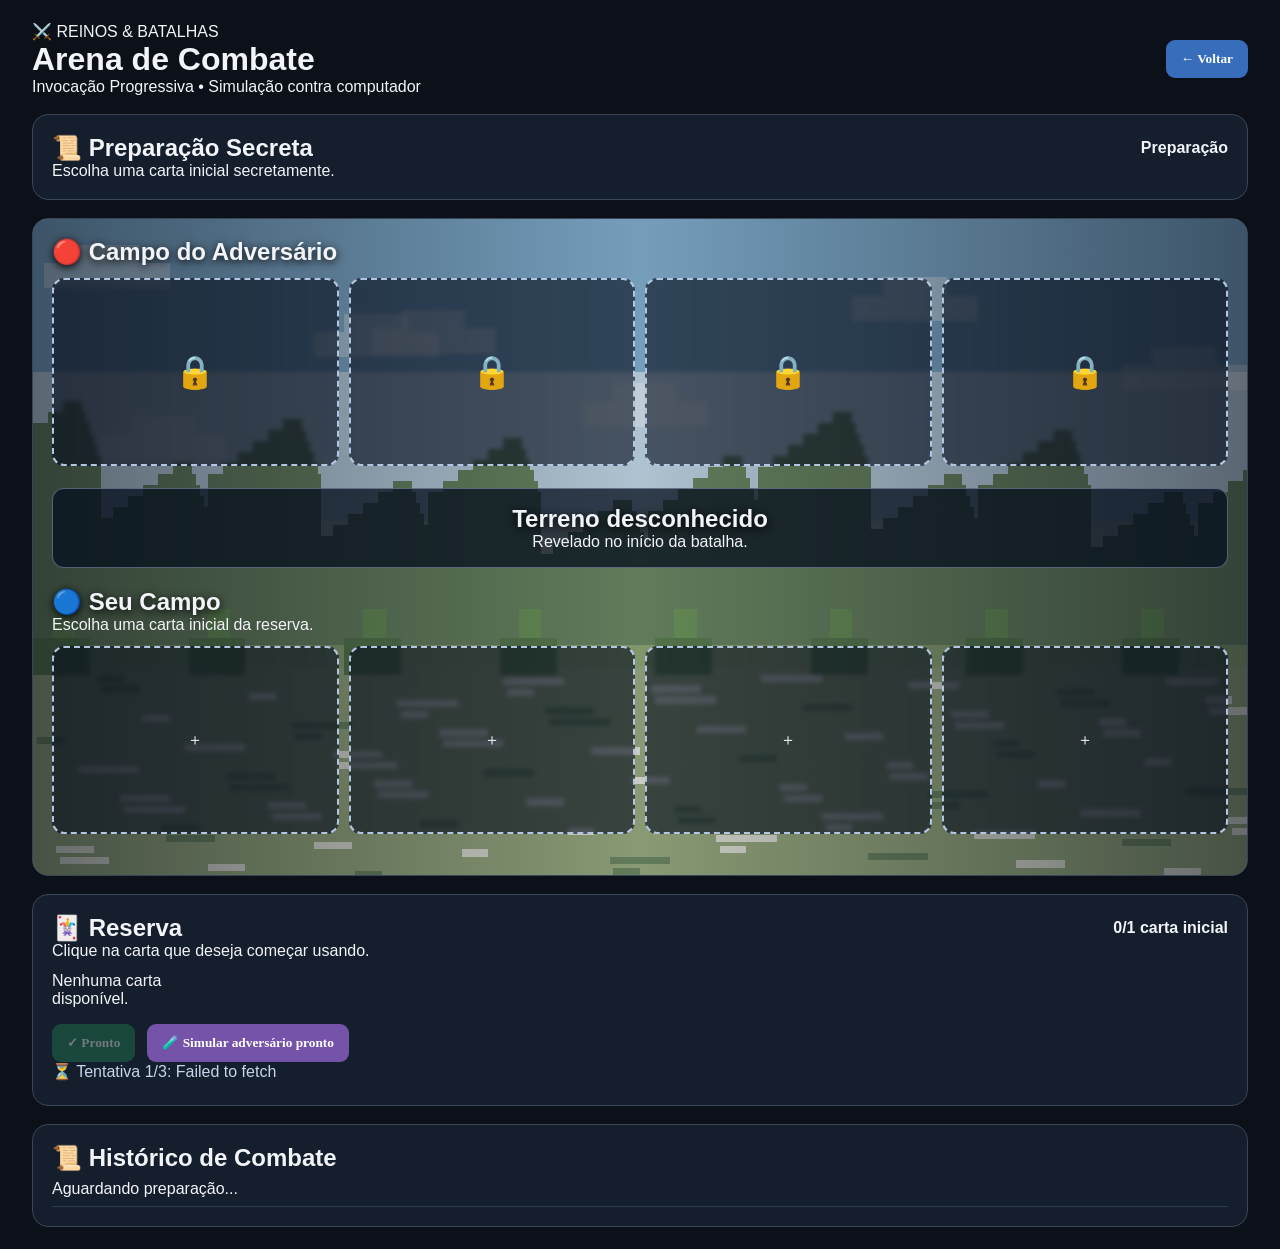
==== commit b98294ff: "Update arena.html" ====
--- a/arena.html
+++ b/arena.html
@@ -25,6 +25,37 @@
 .numero-flutuante{position:absolute;z-index:20;top:24%;left:50%;transform:translateX(-50%);font-size:26px;font-weight:900;color:#ffde67;text-shadow:2px 3px 0 #5d1820,0 0 10px #000;pointer-events:none;animation:flutuar 1.05s ease-out forwards}
 .numero-flutuante.erro{color:#cde5ff;font-size:17px}
 @keyframes flutuar{0%{opacity:0;transform:translate(-50%,18px) scale(.65)}20%{opacity:1;transform:translate(-50%,0) scale(1.2)}100%{opacity:0;transform:translate(-50%,-70px) scale(1)}}
+</style>
+
+<style>
+/* Cura, dano em área e derrota */
+.numero-flutuante.cura{color:#6dff9e;text-shadow:0 2px 7px #063b19}
+.espaco.cura-animacao{animation:curarBrilho .8s ease}
+@keyframes curarBrilho{40%{box-shadow:0 0 28px #65ffa4;filter:brightness(1.6)}}
+.derrota-particulas{position:fixed;z-index:9999;pointer-events:none;overflow:visible}
+.derrota-base{position:absolute;inset:0;border:2px solid #e5f5ff;border-radius:12px;background:#17253b;box-shadow:0 0 20px #a8eaff;animation:rachadura .4s ease forwards}
+.derrota-base::after{content:"";position:absolute;inset:0;background:linear-gradient(116deg,transparent 42%,#efffff 43%,#efffff 45%,transparent 46%),linear-gradient(42deg,transparent 53%,#efffff 54%,#efffff 56%,transparent 57%),linear-gradient(148deg,transparent 64%,#efffff 65%,#efffff 67%,transparent 68%);animation:rachar .5s ease forwards}
+@keyframes rachadura{0%{filter:brightness(1)}65%{filter:brightness(2)}100%{filter:brightness(3);opacity:0}}
+@keyframes rachar{0%{opacity:0}30%{opacity:1}100%{opacity:0}}
+.derrota-fragmento{position:absolute;background:linear-gradient(135deg,#a9e9ff,#edfaff 45%,#5479b5);border:1px solid #e4faff;box-shadow:0 0 11px #b9efff;animation:fragmentar 1.3s ease-out forwards;animation-delay:.35s;opacity:0}
+@keyframes fragmentar{0%{opacity:0;transform:translate(0,0) rotate(0deg) scale(1)}8%{opacity:1;filter:brightness(2.4)}50%{opacity:1;filter:brightness(3.5)}100%{opacity:0;transform:translate(var(--dx),var(--dy)) rotate(var(--rot)) scale(.08);filter:brightness(5)}}
+</style>
+
+<style>
+/* Efeitos cinematográficos sobre as cartas e o cenário */
+#campo-cenario{--efeito-cor:#b8eaff}
+.fx-camada{position:fixed;inset:0;z-index:9998;pointer-events:none;overflow:hidden}
+.fx-projetil{position:absolute;width:25px;height:25px;border-radius:50%;background:var(--cor);box-shadow:0 0 13px 5px var(--cor),0 0 40px 13px var(--cor);transform:translate(-50%,-50%);animation:fx-voo .46s cubic-bezier(.12,.6,.5,1) forwards}
+@keyframes fx-voo{from{left:var(--x1);top:var(--y1);opacity:1;transform:translate(-50%,-50%) scale(.6)}to{left:var(--x2);top:var(--y2);opacity:1;transform:translate(-50%,-50%) scale(1.4)}}
+.fx-particula{position:absolute;left:var(--x);top:var(--y);width:var(--t);height:var(--t);background:var(--cor);box-shadow:0 0 8px var(--cor);border-radius:2px;animation:fx-espalhar .72s ease-out forwards}
+@keyframes fx-espalhar{0%{opacity:1;transform:translate(-50%,-50%) scale(.7)}100%{opacity:0;transform:translate(calc(-50% + var(--dx)),calc(-50% + var(--dy))) rotate(var(--giro)) scale(.12)}}
+.fx-corte{position:absolute;left:var(--x);top:var(--y);height:9px;width:105px;transform-origin:center;background:linear-gradient(90deg,transparent,#fff,var(--cor),transparent);filter:drop-shadow(0 0 12px var(--cor));animation:fx-cortar .44s ease-out forwards}
+@keyframes fx-cortar{0%{opacity:0;transform:translate(-50%,-50%) rotate(-48deg) scaleX(.1)}35%{opacity:1;transform:translate(-50%,-50%) rotate(-48deg) scaleX(1.3)}100%{opacity:0;transform:translate(-50%,-50%) rotate(-48deg) scaleX(1.5)}}
+.fx-onda{position:absolute;left:var(--x);top:var(--y);width:24px;height:24px;border:4px solid var(--cor);border-radius:50%;box-shadow:0 0 20px var(--cor);animation:fx-onda .62s ease-out forwards}
+@keyframes fx-onda{from{opacity:1;transform:translate(-50%,-50%) scale(.2)}to{opacity:0;transform:translate(-50%,-50%) scale(6)}}
+.fx-tela{position:absolute;inset:0;background:var(--cor);opacity:0;animation:fx-flash .36s ease-out forwards}
+@keyframes fx-flash{0%{opacity:0}30%{opacity:.15}100%{opacity:0}}
+@media(prefers-reduced-motion:reduce){.fx-camada *,.espaco.atacando,.espaco.golpeado{animation-duration:.01ms!important}}
 </style>
 </head>
 <body><main class="arena">
@@ -96,12 +127,12 @@
 let reservaInimiga=[],acoesRestantes=new Set();
 function registrar(msg){if($('historico').textContent.trim()==='Aguardando preparação...')$('historico').replaceChildren();$('historico').prepend(criar('p','',msg));}
 function aviso(s){$('mensagem').textContent=s;}
-function instancia(c,entrada){return {...c,uid:crypto.randomUUID?crypto.randomUUID():String(Math.random()),vidaAtual:Math.max(1,numero(c.vida,100)),vidaMax:Math.max(1,numero(c.vida,100)),entrada,efeitos:[],usosPassivas:{}};}
+function instancia(c,entrada){return {...c,uid:(globalThis.crypto?.randomUUID?.()||String(Math.random())),vidaAtual:Math.max(1,numero(c.vida,100)),vidaMax:Math.max(1,numero(c.vida,100)),entrada,efeitos:[],usosPassivas:{}};}
 function vivos(campo){return campo.filter(Boolean);}
 function emReserva(){const ids=new Set(vivos(aliados).map(c=>c.id));return equipe.filter(c=>!ids.has(c.id));}
 function vidaHtml(box,c){const barra=criar('div','vida');const valor=criar('div');valor.style.width=(100*c.vidaAtual/c.vidaMax)+'%';barra.appendChild(valor);box.appendChild(barra);box.appendChild(criar('small','',`${Math.ceil(c.vidaAtual)}/${c.vidaMax} PV`));}
 function mostrar(box,c,comVida=true){if(c.imagem){const img=criar('img');img.src=c.imagem;img.alt=c.nome;img.onerror=()=>img.remove();box.appendChild(img)}box.appendChild(criar('strong','',c.nome));if(comVida&&c.vidaAtual!==undefined){vidaHtml(box,c);const status=c.entrada===rodada&&rodada>1?'⏳ Recém-invocada':c.efeitos.length?`✨ ${c.efeitos.map(e=>e.nome).join(', ')}`:'⚔️ Em campo';box.appendChild(criar('small','',status));}}
-function desenharCampo(){for(const [id,campo,adversario] of [['campo-jogador',aliados,false],['campo-inimigo',inimigos,true]]){$(id).replaceChildren();for(let i=0;i<4;i++){const slot=criar('div','espaco');const carta=iniciou?campo[i]:(!adversario&&i===0?inicial:null);if(!iniciou&&adversario){slot.appendChild(criar('span','oculto','🔒'))}else if(carta){slot.classList.add('ocupado');mostrar(slot,carta,iniciou);if(!iniciou&&!adversario&&!pronto){slot.classList.add('selecionavel');slot.onclick=()=>{inicial=null;atualizar()}}if(iniciou&&!terminou&&!adversario&&modoAtaque&&podeAtacar(i)){slot.classList.add('selecionavel','destaque');slot.onclick=()=>selecionarAtacante(i)}if(iniciou&&!terminou&&adversario&&modoAtaque&&atacanteSlot!==null&&habilidadeIndex!==null){slot.classList.add('alvo');slot.onclick=()=>executarAtaque(i)}}else slot.textContent='＋';$(id).appendChild(slot)}}$('contador').textContent=iniciou?`${vivos(aliados).length}/4 em campo`:`${inicial?1:0}/1 carta inicial`;}
+function desenharCampo(){for(const [id,campo,adversario] of [['campo-jogador',aliados,false],['campo-inimigo',inimigos,true]]){$(id).replaceChildren();for(let i=0;i<4;i++){const slot=criar('div','espaco');const carta=iniciou?campo[i]:(!adversario&&i===0?inicial:null);if(!iniciou&&adversario){slot.appendChild(criar('span','oculto','🔒'))}else if(carta){slot.classList.add('ocupado');mostrar(slot,carta,iniciou);if(!iniciou&&!adversario&&!pronto){slot.classList.add('selecionavel');slot.onclick=()=>{inicial=null;atualizar()}}if(iniciou&&!terminou&&!adversario&&modoAtaque&&podeAtacar(i)){slot.classList.add('selecionavel','destaque');slot.onclick=()=>selecionarAtacante(i)}if(iniciou&&!terminou&&!adversario&&modoAtaque&&atacanteSlot!==null&&habilidadeIndex!==null&&habilidadeCura(aliados[atacanteSlot]?.ataques[habilidadeIndex])){slot.classList.add('alvo');slot.onclick=()=>executarCura(i)}if(iniciou&&!terminou&&adversario&&modoAtaque&&atacanteSlot!==null&&habilidadeIndex!==null&&!habilidadeCura(aliados[atacanteSlot]?.ataques[habilidadeIndex])){slot.classList.add('alvo');slot.onclick=()=>executarAtaque(i)}}else slot.textContent='＋';$(id).appendChild(slot)}}$('contador').textContent=iniciou?`${vivos(aliados).length}/4 em campo`:`${inicial?1:0}/1 carta inicial`;}
 function desenharReserva(){$('reserva').replaceChildren();const cartas=iniciou?emReserva():equipe;for(const carta of cartas){const b=criar('button','');mostrar(b,carta,false);if(!iniciou&&inicial?.id===carta.id)b.classList.add('escolhida');b.disabled=terminou||(iniciou?!modoInvocacao:pronto);b.onclick=()=>{if(!iniciou){inicial=carta;aviso(`${carta.nome} escolhida.`);atualizar()}else invocar(carta)};$('reserva').appendChild(b)}if(!cartas.length)$('reserva').appendChild(criar('p','','Nenhuma carta disponível.'));}
 function podeAtacar(i){const c=aliados[i];return iniciou&&!terminou&&c&&acoesRestantes.has(c.uid)&&!(rodada>1&&c.entrada===rodada);}
 function atualizar(){desenharCampo();desenharReserva();$('indicador-rodada').textContent=iniciou?`Rodada ${rodada}`:'Preparação';$('status').textContent=terminou?'🏁 Combate encerrado.':iniciou?`Rodada ${rodada} — ${acoesRestantes.size} ação(ões) disponível(is).`:pronto?'🔒 Sua carta foi confirmada. Aguardando o adversário.':'Escolha uma carta inicial secretamente.';$('botao-pronto').disabled=pronto||!inicial;$('botao-adversario').disabled=inimigoPronto;$('acoes-preparacao').hidden=iniciou;$('acoes-combate').hidden=!iniciou;$('botao-invocar').disabled=!iniciou||terminou||rodada<2||invocou||vivos(aliados).length>=4||emReserva().length===0;$('botao-atacar').disabled=!iniciou||terminou||![0,1,2,3].some(podeAtacar);$('botao-rodada').disabled=!iniciou||terminou;$('painel-habilidades').hidden=atacanteSlot===null||!modoAtaque;}
@@ -110,16 +141,49 @@
 function checarInicio(){if(iniciou||!pronto||!inimigoPronto)return;iniciou=true;rodada=1;aliados[0]=instancia(inicial,1);const opcoes=equipe.filter(c=>c.id!==inicial.id);const c=opcoes[sortear(0,opcoes.length-1)]||equipe[0];if(c)inimigos[0]=instancia(c,1);reservaInimiga=equipe.filter(x=>x.id!==c?.id);terreno=terrenos[sortear(0,terrenos.length-1)];$('nome-terreno').textContent=terreno.nome;desenharCenario();$('efeito-terreno').textContent=Object.entries(terreno.mod).map(([tipo,m])=>`${tipo} ${m>=1?'+':'−'}${Math.round(Math.abs(m-1)*100)}%`).join(' | ');$('titulo-fase').textContent='⚔️ Batalha';$('instrucao-campo').textContent='Cartas posicionadas não podem ser trocadas.';$('instrucao-reserva').textContent='Novas cartas podem entrar a partir da rodada 2.';registrar(`🎲 Terreno: ${terreno.nome}`);registrar(`⚔️ ${aliados[0].nome} enfrenta ${inimigos[0]?.nome||'ninguém'}!`);aplicarPassivasEntrada(aliados[0],aliados,inimigos);if(inimigos[0])aplicarPassivasEntrada(inimigos[0],inimigos,aliados);iniciarRodada();}
 function iniciarRodada(){invocou=false;modoInvocacao=false;modoAtaque=false;atacanteSlot=null;habilidadeIndex=null;acoesRestantes=new Set(vivos(aliados).filter(c=>c.entrada<rodada||rodada===1).map(c=>c.uid));registrar(`📢 Rodada ${rodada} iniciada.`);atualizar();}
 function ativarInvocacao(){if(!iniciou||terminou||rodada<2||invocou||vivos(aliados).length>=4||!emReserva().length)return;modoInvocacao=!modoInvocacao;modoAtaque=false;atacanteSlot=null;habilidadeIndex=null;aviso(modoInvocacao?'Escolha uma carta da reserva.':'Invocação cancelada.');atualizar()}
-function invocar(carta){if(!modoInvocacao||rodada<2||invocou||terminou||!emReserva().some(c=>c.id===carta.id))return;const i=aliados.findIndex(c=>!c);if(i<0)return;aliados[i]=instancia(carta,rodada);invocou=true;modoInvocacao=false;registrar(`✨ Você invocou ${carta.nome}. Ela só poderá agir na próxima rodada.`);aplicarPassivasEntrada(aliados[i],aliados,inimigos);atualizar();}
+function invocar(carta){if(!modoInvocacao||rodada<2||invocou||terminou||!emReserva().some(c=>c.id===carta.id))return;const i=aliados.findIndex(c=>!c);if(i<0)return;aliados[i]=instancia(carta,rodada);invocou=true;modoInvocacao=false;registrar(`✨ Você invocou ${carta.nome}. Ela só poderá agir na próxima rodada.`);aplicarPassivasEntrada(aliados[i],aliados,inimigos);aplicarAurasNaNovaCarta(aliados[i],aliados,inimigos);atualizar();}
 function ativarAtaque(){if(terminou||!iniciou)return;modoAtaque=!modoAtaque;modoInvocacao=false;atacanteSlot=null;habilidadeIndex=null;aviso(modoAtaque?'Clique em uma carta aliada destacada para escolher seu ataque.':'Seleção de ataque cancelada.');atualizar()}
-function selecionarAtacante(i){if(!podeAtacar(i))return;atacanteSlot=i;habilidadeIndex=null;const c=aliados[i];$('nome-atacante').textContent=`⚔️ ${c.nome} — escolha uma habilidade`;$('habilidades').replaceChildren();if(!c.ataques.length){$('habilidades').appendChild(criar('p','','Esta carta não possui ataques cadastrados.'));}for(const [index,h] of c.ataques.entries()){const nome=h.nome||`Habilidade ${index+1}`;const [dmin,dmax]=faixaDano(h);const dano=dmax>0?` • ${dmin}–${dmax} dano`:' • suporte/sem dano';const b=criar('button','',`${nome}${dano} • ${numero(h.precisao,100)}%`);b.onclick=()=>{habilidadeIndex=index;for(const x of $('habilidades').querySelectorAll('button'))x.classList.remove('ativo');b.classList.add('ativo');aviso('Agora clique no inimigo que receberá a habilidade.');desenharCampo()};$('habilidades').appendChild(b)}atualizar();}
-function modificador(c,tipo){let m=1;for(const e of c.efeitos){if(e.tipo==='aumentar_dano'&&tipo==='dano')m*=1+e.valor;if(e.tipo==='reduzir_dano'&&tipo==='dano')m*=1-e.valor;if(e.tipo==='aumentar_velocidade'&&tipo==='velocidade')m*=1+e.valor;if(e.tipo==='reduzir_velocidade'&&tipo==='velocidade')m*=1-e.valor;if(e.tipo==='aumentar_precisao'&&tipo==='precisao')m*=1+e.valor;if(e.tipo==='reduzir_precisao'&&tipo==='precisao')m*=1-e.valor;if(e.tipo==='reduzir_dano_recebido'&&tipo==='recebido')m*=1-e.valor;if(e.tipo==='aumentar_dano_recebido'&&tipo==='recebido')m*=1+e.valor;}return m;}
-function velocidade(c){return numero(c.velocidade,1)*modificador(c,'velocidade')}
-function chance(h,c){return limitar(numero(h.precisao,100)*modificador(c,'precisao'),0,100)}
-function valorEfeito(e){let n=numero(e.valor,0);return n>1?n/100:n;}
-function aplicarEfeito(alvo,ef,origem){if(!ef||typeof ef!=='object')return;const tipo=String(ef.tipo||'').trim().toLowerCase();const valor=valorEfeito(ef);const duracao=Math.max(1,Math.round(numero(ef.duracao,1)));const suportados=['reduzir_velocidade','aumentar_velocidade','reduzir_precisao','aumentar_precisao','aumentar_dano','reduzir_dano','reduzir_dano_recebido','aumentar_dano_recebido'];if(!suportados.includes(tipo)){registrar(`ℹ️ Efeito “${tipo||'desconhecido'}” de ${origem} ainda não implementado.`);return}alvo.efeitos.push({tipo,valor,duracao,nome:tipo.replaceAll('_',' ')});registrar(`✨ ${alvo.nome}: ${tipo.replaceAll('_',' ')} (${Math.round(valor*100)}%, ${duracao} rodada(s)).`);}
+function selecionarAtacante(i){if(!podeAtacar(i))return;atacanteSlot=i;habilidadeIndex=null;const c=aliados[i];$('nome-atacante').textContent=`⚔️ ${c.nome} — escolha uma habilidade`;$('habilidades').replaceChildren();if(!c.ataques.length){$('habilidades').appendChild(criar('p','','Esta carta não possui ataques cadastrados.'));}for(const [index,h] of c.ataques.entries()){const nome=h.nome||`Habilidade ${index+1}`;const [dmin,dmax]=faixaDano(h);const dano=habilidadeCura(h)?' • 💚 Cura':dmax>0?` • ${dmin}–${dmax} dano`:' • suporte/sem dano';const base=numero(h.precisao,100);const efetiva=chance(h,c);const b=criar('button','',`${nome}${dano} • 🎯 ${Math.round(efetiva)}%${Math.round(efetiva)!==Math.round(base)?` (base ${base}%)`:''}`);b.onclick=()=>{habilidadeIndex=index;for(const x of $('habilidades').querySelectorAll('button'))x.classList.remove('ativo');b.classList.add('ativo');aviso(habilidadeCura(h)?'Clique na carta aliada que deseja curar.':'Clique no inimigo que receberá a habilidade.');desenharCampo()};$('habilidades').appendChild(b)}atualizar();}
+function categoriaEfeito(tipo){
+ const t=tipoNormalizado(tipo);
+ const mapa={ataque:['ataque','atq','attack'],defesa:['defesa','def','defense'],velocidade:['velocidade','speed'],precisao:['precisao','accuracy','acerto'],evasao:['evasao','esquiva','evasion'],dano:['dano','damage','dano_causado'],recebido:['dano_recebido','received_damage','recebido'],cura:['cura_recebida','healing_received'],vida:['vida_maxima','vida_max','vida','hp_max']};
+ for(const [categoria,nomes] of Object.entries(mapa))for(const nome of nomes)if(t===nome)return categoria;
+ return null;
+}
+function decodificarEfeito(tipo){
+ const t=tipoNormalizado(tipo);
+ const prefixos=[['aumentar_',1],['reduzir_',-1],['diminuir_',-1],['buff_',1],['debuff_',-1],['bonus_',1]];
+ for(const [p,sinal] of prefixos)if(t.startsWith(p))return {categoria:categoriaEfeito(t.slice(p.length)),sinal};
+ return {categoria:null,sinal:0};
+}
+function modificador(c,tipo){
+ let m=1;
+ for(const e of c.efeitos){
+  const {categoria,sinal}=decodificarEfeito(e.tipo);
+  if(categoria!==tipo||!sinal)continue;
+  const v=Math.max(0,numero(e.valor));
+  m*=sinal>0?1+v:Math.max(0,1-v);
+ }
+ return Math.max(0,m);
+}
+function atributo(c,nome){return Math.max(0,numero(c[nome]) * modificador(c,nome));}
+function velocidade(c){return atributo(c,'velocidade')}
+function chance(h,c,alvo=null){return limitar(numero(h.precisao,100)*modificador(c,'precisao')/(alvo?Math.max(.01,modificador(alvo,'evasao')):1),0,100)}
+function valorEfeito(e){let n=numero(e.valor??e.porcentagem??e.percentual,0);return n>1?n/100:n;}
+function aplicarEfeito(alvo,ef,origem,opcoes={}){
+ if(!ef||typeof ef!=='object')return;
+ const tipo=tipoNormalizado(ef.tipo);
+ const valor=valorEfeito(ef);
+ const duracao=Math.max(1,Math.round(numero(ef.duracao,1)));
+ const {categoria}=decodificarEfeito(tipo);
+ if(!categoria){registrar(`ℹ️ Efeito “${tipo||'desconhecido'}” de ${origem} ainda não implementado.`);return}
+ // Evita multiplicar a mesma passiva quando cartas novas entram.
+ if(opcoes.passiva&&alvo.efeitos.some(e=>e.passiva&&e.fonte===opcoes.fonte&&e.tipo===tipo))return;
+ alvo.efeitos.push({tipo,valor,duracao:opcoes.passiva?Infinity:duracao,nome:tipo.replaceAll('_',' '),passiva:!!opcoes.passiva,fonte:opcoes.fonte||null});
+ registrar(`✨ ${alvo.nome}: ${tipo.replaceAll('_',' ')} (${Math.round(valor*100)}%, ${opcoes.passiva?'enquanto a fonte estiver em campo':duracao+' rodada(s)'}).`);
+}
 function efeitosDaHabilidade(h){if(Array.isArray(h.efeitos))return h.efeitos;if(h.efeito)return Array.isArray(h.efeito)?h.efeito:[h.efeito];return[];}
-function ehBenefico(tipo){return /^(aumentar_|reduzir_dano_recebido)/.test(tipo)}
+function ehBenefico(tipo){const e=decodificarEfeito(tipo);return e.sinal>0&&e.categoria!=='recebido'||e.sinal<0&&e.categoria==='recebido'}
 function faixaDano(h){
   let minimo=h.dano_min??h.danoMin??h.dano_minimo??h.danoMinimo;
   let maximo=h.dano_max??h.danoMax??h.dano_maximo??h.danoMaximo;
@@ -151,17 +215,369 @@
     setTimeout(()=>numeroEl.remove(),1100);
   }
 }
-function danoCalculado(atacante,alvo,h){const [valorMin,valorMax]=faixaDano(h);const minimo=Math.floor(valorMin);const maximo=Math.max(minimo,Math.floor(valorMax));const base=sortear(minimo,maximo);const tipo=normalizarTipo(h.tipo_dano);const multTerreno=terreno?.mod[tipo]||1;const multAtq=modificador(atacante,'dano');const multRec=modificador(alvo,'recebido');const defesa=Math.max(0,numero(alvo.defesa));const fatorDefesa=100/(100+defesa);const final=Math.max(base>0?1:0,Math.round(base*multTerreno*multAtq*multRec*fatorDefesa));return {base,final,tipo,multTerreno,defesa};}
-function removerMorto(campo){for(let i=0;i<campo.length;i++){const c=campo[i];if(c&&c.vidaAtual<=0){registrar(`💀 ${c.nome} foi derrotada!`);campo[i]=null;}}}
-function executarGolpe(atacante,alvo,h,campoAlvo){if(!atacante||!alvo||!h)return;const nome=h.nome||'Ataque';const acerto=Math.random()*100<chance(h,atacante);if(!acerto){registrar(`❌ ${atacante.nome} errou ${nome} contra ${alvo.nome}.`);return}const {base,final,tipo,multTerreno,defesa}=danoCalculado(atacante,alvo,h);if(final>0){alvo.vidaAtual=Math.max(0,alvo.vidaAtual-final);registrar(`⚔️ ${atacante.nome} usou ${nome} em ${alvo.nome}: ${final} dano (${tipo||'sem tipo'}, base ${base}, defesa ${defesa}, terreno ×${multTerreno.toFixed(2)}).`);}else registrar(`✨ ${atacante.nome} usou ${nome}.`);for(const ef of efeitosDaHabilidade(h)){const destino=ehBenefico(String(ef.tipo||''))?atacante:alvo;if(destino.vidaAtual>0)aplicarEfeito(destino,ef,nome)}removerMorto(campoAlvo);}
-function executarAtaque(indice){if(!modoAtaque||atacanteSlot===null||habilidadeIndex===null||terminou)return;const c=aliados[atacanteSlot],alvo=inimigos[indice];if(!c||!alvo||!podeAtacar(atacanteSlot))return;const h=c.ataques[habilidadeIndex];if(!h)return;const vidaAntes=alvo.vidaAtual;acoesRestantes.delete(c.uid);executarGolpe(c,alvo,h,inimigos);const vidaDepois=alvo.vidaAtual;modoAtaque=false;atacanteSlot=null;habilidadeIndex=null;aviso('Ataque realizado. Você pode atacar com outra carta ou encerrar a rodada.');verificarFim();atualizar();animarGolpe(c,alvo,Math.max(0,vidaAntes-vidaDepois),vidaAntes!==vidaDepois);}
-function aplicarPassivasEntrada(c,amigos,oponentes){for(const p of c.passivas){const nome=p.nome||'Passiva';const ef=p.efeito||p;const tipo=String(ef.tipo||'').toLowerCase();if(tipo==='aumentar_vida'){const v=valorEfeito(ef);for(const aliado of vivos(amigos)){const extra=Math.round(aliado.vidaMax*v);aliado.vidaMax+=extra;aliado.vidaAtual+=extra}registrar(`🌟 ${c.nome}: ${nome} aumentou a vida dos aliados.`)}else if(['reduzir_velocidade','aumentar_velocidade','reduzir_precisao','aumentar_precisao','aumentar_dano','reduzir_dano','reduzir_dano_recebido'].includes(tipo)){const afetaInimigos=tipo.startsWith('reduzir_')&&tipo!=='reduzir_dano_recebido';for(const alvo of vivos(afetaInimigos?oponentes:amigos))aplicarEfeito(alvo,ef,nome);registrar(`🌟 Passiva ${nome} ativada.`)}else registrar(`ℹ️ Passiva “${nome}” ainda não possui execução automática nesta versão.`);}}
-function passarEfeitos(c){c.efeitos=c.efeitos.filter(e=>{e.duracao--;return e.duracao>0})}
-function acaoInimiga(){const disponiveis=vivos(inimigos).filter(c=>c.entrada<rodada||rodada===1).sort((a,b)=>velocidade(b)-velocidade(a));for(const c of disponiveis){if(terminou)break;const alvos=vivos(aliados);if(!alvos.length)break;const alvo=alvos[sortear(0,alvos.length-1)];const ataques=c.ataques.filter(h=>h&&typeof h==='object');if(!ataques.length){registrar(`ℹ️ ${c.nome} não possui ataques cadastrados.`);continue}const h=ataques[sortear(0,ataques.length-1)];executarGolpe(c,alvo,h,aliados);verificarFim();}}
-function invocarInimigo(){if(rodada<2||vivos(inimigos).length>=4||!reservaInimiga.length||terminou)return;const i=inimigos.findIndex(c=>!c);const escolha=reservaInimiga.splice(sortear(0,reservaInimiga.length-1),1)[0];inimigos[i]=instancia(escolha,rodada);registrar(`🔴 O adversário invocou ${escolha.nome}.`);aplicarPassivasEntrada(inimigos[i],inimigos,aliados);}
+
+function tipoNormalizado(v){return String(v||'').normalize('NFD').replace(/[\u0300-\u036f]/g,'').toLowerCase().replace(/[\s-]+/g,'_')}
+function habilidadeCura(h){
+ if(!h)return false;
+ const tipo=tipoNormalizado(h.tipo_dano||h.tipo||h.categoria);
+ if(['cura','curar','heal','healing'].includes(tipo))return true;
+ if(h.cura!=null||h.cura_min!=null||h.cura_max!=null||h.curaMin!=null||h.curaMax!=null)return true;
+ return efeitosDaHabilidade(h).some(e=>['cura','curar','recuperar_vida','restaurar_vida','heal'].includes(tipoNormalizado(e.tipo)));
+}
+function faixaCura(h){
+ let a=h.cura_min??h.curaMin??h.cura_minima??h.curaMinima;
+ let b=h.cura_max??h.curaMax??h.cura_maxima??h.curaMaxima;
+ if(a==null&&b==null){
+   const valor=h.cura??h.valor_cura;
+   if(typeof valor==='number'){a=valor;b=valor}
+   else if(typeof valor==='string'){
+     const f=valor.match(/(\d+)\s*(?:-|a|até)\s*(\d+)/i);
+     if(f){a=+f[1];b=+f[2]}else if(/^\d+$/.test(valor.trim())){a=+valor;b=a}
+   }
+ }
+ if(a==null&&b==null){
+   const ef=efeitosDaHabilidade(h).find(e=>['cura','curar','recuperar_vida','restaurar_vida','heal'].includes(tipoNormalizado(e.tipo)));
+   if(ef){a=ef.cura_min??ef.min??ef.valor??0;b=ef.cura_max??ef.max??a}
+ }
+ if(a==null&&b==null){const [min,max]=faixaDano(h);a=min;b=max}
+ return [Math.max(0,numero(a??b)),Math.max(0,numero(b??a))];
+}
+function areaAdjacente(h){
+ if(!h)return false;
+ const valores=[h.alvo,h.alvos,h.area,h.alcance,h.tipo_alvo,h.tipoAlvo,h.dano_area,h.atinge_adjacentes,h.adjacentes,h.alvo_adjacent, h.efeito_area,h.descricao];
+ return valores.some(v=>v===true||typeof v==='string'&&/(adjacen|adjacent|alvo\s*\+\s*adj|alvo_e_adjac|alvo e adjac|atinge.*lado|area lateral)/i.test(v))
+   || efeitosDaHabilidade(h).some(e=>/adjacen|adjacent/i.test(JSON.stringify(e)));
+}
+function posicoesAfetadas(campo,alvo,h){
+ const indice=campo.indexOf(alvo);if(indice<0)return[];
+ const indices=areaAdjacente(h)?[indice-1,indice,indice+1]:[indice];
+ return indices.filter(i=>i>=0&&i<campo.length&&campo[i]).map(i=>({carta:campo[i],indice:i}));
+}
+function efeitoFlutuante(id,indice,texto,classe=''){
+ const slot=$(id)?.children[indice];if(!slot)return;
+ const el=criar('span','numero-flutuante '+classe,texto);slot.appendChild(el);
+ setTimeout(()=>el.remove(),1100);
+}
+function animarCura(alvo,quantia){
+ const id=aliados.includes(alvo)?'campo-jogador':'campo-inimigo';
+ const pos=aliados.includes(alvo)?aliados.indexOf(alvo):inimigos.indexOf(alvo);
+ const slot=$(id)?.children[pos];if(!slot)return;
+ slot.classList.add('cura-animacao');
+ efeitoFlutuante(id,pos,'+'+quantia+' PV','cura');
+ setTimeout(()=>slot.classList.remove('cura-animacao'),850);
+}
+function animarDerrota(id,indice){
+ const slot=$(id)?.children[indice];if(!slot)return;
+ const r=slot.getBoundingClientRect();
+ if(r.width===0||r.height===0)return;
+ const palco=criar('div','derrota-particulas');
+ Object.assign(palco.style,{left:r.left+'px',top:r.top+'px',width:r.width+'px',height:r.height+'px'});
+ const base=criar('div','derrota-base');palco.appendChild(base);
+ const imagem=slot.querySelector('img');
+ if(imagem?.src){const copia=criar('img');copia.src=imagem.src;Object.assign(copia.style,{position:'absolute',left:'15%',top:'12%',width:'70%',height:'65%',objectFit:'contain',filter:'brightness(1.3)'});base.appendChild(copia)}
+ const cols=5,rows=6;
+ for(let y=0;y<rows;y++)for(let x=0;x<cols;x++){
+   const pedaco=criar('div','derrota-fragmento');
+   const w=r.width/cols,h=r.height/rows;
+   Object.assign(pedaco.style,{
+     left:(x*w)+'px',top:(y*h)+'px',width:(w+1)+'px',height:(h+1)+'px',
+     '--dx':((x-(cols-1)/2)*27+(Math.random()-.5)*48)+'px',
+     '--dy':((y-(rows-1)/2)*24-30+(Math.random()-.5)*48)+'px',
+     '--rot':((Math.random()-.5)*450)+'deg'
+   });
+   palco.appendChild(pedaco);
+ }
+ document.body.appendChild(palco);
+ setTimeout(()=>palco.remove(),1900);
+}
+function executarCura(indice){
+ if(!modoAtaque||atacanteSlot===null||habilidadeIndex===null||terminou)return;
+ const c=aliados[atacanteSlot],alvo=aliados[indice],h=c?.ataques[habilidadeIndex];
+ if(!c||!alvo||!h||!habilidadeCura(h)||!podeAtacar(atacanteSlot))return;
+ acoesRestantes.delete(c.uid);
+ const acertou=Math.random()*100<chance(h,c);
+ let recuperado=0;
+ if(acertou){
+  const [min,max]=faixaCura(h);
+  recuperado=Math.min(alvo.vidaMax-alvo.vidaAtual,sortear(Math.floor(min),Math.floor(Math.max(min,max))));
+  alvo.vidaAtual+=recuperado;
+  registrar(`💚 ${c.nome} usou ${h.nome||'Cura'} em ${alvo.nome}: +${recuperado} PV.`);
+ }else registrar(`❌ ${c.nome} falhou ao usar ${h.nome||'Cura'}.`);
+ modoAtaque=false;atacanteSlot=null;habilidadeIndex=null;
+ verificarFim();atualizar();
+ if(acertou){animarCura(alvo,recuperado);const p=FX.centro('campo-jogador',indice);FX.animar(p,p,h,true);}
+ else efeitoFlutuante('campo-jogador',indice,'FALHOU','erro');
+}
+function danoCalculado(atacante,alvo,h){const [valorMin,valorMax]=faixaDano(h);const minimo=Math.floor(valorMin);const maximo=Math.max(minimo,Math.floor(valorMax));const base=sortear(minimo,maximo);const tipo=normalizarTipo(h.tipo_dano);const multTerreno=terreno?.mod[tipo]||1;const multAtq=modificador(atacante,'dano')*modificador(atacante,'ataque');const multRec=modificador(alvo,'recebido');const defesa=atributo(alvo,'defesa');const fatorDefesa=100/(100+defesa);const final=Math.max(base>0?1:0,Math.round(base*multTerreno*multAtq*multRec*fatorDefesa));return {base,final,tipo,multTerreno,defesa};}
+function removerMorto(campo){
+ const id=campo===aliados?'campo-jogador':'campo-inimigo';
+ for(let i=0;i<campo.length;i++){
+  const c=campo[i];
+  if(c&&c.vidaAtual<=0){
+   animarDerrota(id,i);
+   registrar(`💀 ${c.nome} foi derrotada!`);
+   campo[i]=null;limparPassivasDeDerrotados();
+  }
+ }
+}
+
+/* Sistema visual independente: não modifica cálculos nem atributos */
+const FX={
+ camada:null,
+ iniciar(){
+  if(!this.camada){this.camada=criar('div','fx-camada');document.body.appendChild(this.camada)}
+  return this.camada;
+ },
+ centro(id,pos){
+  const el=$(id)?.children[pos];
+  if(!el)return null;
+  const r=el.getBoundingClientRect();
+  return {x:r.left+r.width/2,y:r.top+r.height/2};
+ },
+ cor(h){
+  const t=tipoNormalizado(h?.tipo_dano||h?.tipo||h?.elemento||h?.nome||'');
+  if(/gelo|frio|neve/.test(t))return '#8deaff';
+  if(/fogo|lava|magma|vulc/.test(t))return '#ff752c';
+  if(/agua|mar|onda/.test(t))return '#4caaff';
+  if(/vento|ar|tufao/.test(t))return '#c7ffe9';
+  if(/raio|eletr|trovao/.test(t))return '#f8e665';
+  if(/terra|pedra|rocha/.test(t))return '#c6a26a';
+  if(/natureza|veneno/.test(t))return '#78ed7d';
+  if(/sombra|treva/.test(t))return '#bd84ff';
+  if(/luz|radiant/.test(t))return '#fff0a0';
+  if(habilidadeCura(h))return '#6dff9e';
+  return '#f6e3db';
+ },
+ objeto(classe,x,y,cor,tempo=900){
+  const e=criar('div',classe);
+  e.style.setProperty('--x',x+'px');e.style.setProperty('--y',y+'px');
+  e.style.setProperty('--cor',cor);
+  this.iniciar().appendChild(e);
+  setTimeout(()=>e.remove(),tempo);
+  return e;
+ },
+ explosao(x,y,cor,quantidade=16){
+  for(let i=0;i<quantidade;i++){
+   const p=this.objeto('fx-particula',x,y,cor);
+   const ang=(Math.PI*2*i/quantidade)+(Math.random()-.5)*.35;
+   const dist=25+Math.random()*85;
+   p.style.setProperty('--dx',Math.cos(ang)*dist+'px');
+   p.style.setProperty('--dy',Math.sin(ang)*dist+'px');
+   p.style.setProperty('--giro',Math.round(Math.random()*360)+'deg');
+   p.style.setProperty('--t',(4+Math.random()*7)+'px');
+  }
+ },
+ animar(origem,destino,h,acertou=true,area=false){
+  if(!origem||!destino)return;
+  const cor=this.cor(h),tipo=tipoNormalizado(h?.tipo_dano||h?.tipo||h?.nome||'');
+  const elementoCura=habilidadeCura(h);
+  if(elementoCura){
+   this.objeto('fx-onda',destino.x,destino.y,cor);
+   this.explosao(destino.x,destino.y,cor,12);
+   return;
+  }
+  if(/cort|espada|garra|mordida|cauda|fisic|soco/.test(tipo)){
+   this.objeto('fx-corte',destino.x,destino.y,cor);
+   if(acertou)this.explosao(destino.x,destino.y,cor,area?20:10);
+  }else{
+   const p=this.objeto('fx-projetil',origem.x,origem.y,cor,520);
+   p.style.setProperty('--x1',origem.x+'px');p.style.setProperty('--y1',origem.y+'px');
+   p.style.setProperty('--x2',destino.x+'px');p.style.setProperty('--y2',destino.y+'px');
+   setTimeout(()=>{
+    if(acertou){this.objeto('fx-onda',destino.x,destino.y,cor);this.explosao(destino.x,destino.y,cor,area?24:15)}
+    else this.explosao(destino.x,destino.y,cor,5);
+   },430);
+  }
+  if(acertou&&area){
+   const flash=this.objeto('fx-tela',destino.x,destino.y,cor,400);
+   flash.style.setProperty('--cor',cor);
+  }
+ },
+ golpe(atacante,resultados,h,ladoAlvo){
+  const lado=aliados.includes(atacante)?'campo-jogador':'campo-inimigo';
+  const indice=aliados.includes(atacante)?aliados.indexOf(atacante):inimigos.indexOf(atacante);
+  const origem=this.centro(lado,indice);
+  const area=resultados.length>1;
+  const campo=ladoAlvo==='campo-inimigo'?inimigos:aliados;
+  for(const r of resultados){
+   // A posição é preservada antes da remoção das cartas derrotadas.
+   const pos=r.posicao;
+   const destino=this.centro(ladoAlvo,pos);
+   this.animar(origem,destino,h,r.acertou,area);
+   const el=$(ladoAlvo)?.children[pos];
+   if(el){
+    if(r.acertou){el.classList.remove('golpeado');void el.offsetWidth;el.classList.add('golpeado')}
+    efeitoFlutuante(ladoAlvo,pos,r.acertou?(r.dano>0?'-'+r.dano:'EFEITO'):'ERROU!',r.acertou?'':'erro');
+   }
+  }
+  const el=$(lado)?.children[indice];
+  if(el){el.classList.remove('atacando');void el.offsetWidth;el.classList.add('atacando')}
+ }
+};
+
+function executarGolpe(atacante,alvo,h,campoAlvo){
+ if(!atacante||!alvo||!h)return [];
+ const nome=h.nome||'Ataque';
+ if(habilidadeCura(h)){
+  const aliadosDoAtacante=aliados.includes(atacante)?aliados:inimigos;
+  const destino=aliadosDoAtacante.includes(alvo)?alvo:atacante;
+  const [min,max]=faixaCura(h);
+  const valor=Math.min(destino.vidaMax-destino.vidaAtual,sortear(Math.floor(min),Math.floor(Math.max(min,max))));
+  destino.vidaAtual+=valor;
+  registrar(`💚 ${atacante.nome} usou ${nome}: ${destino.nome} recuperou ${valor} PV.`);
+  return [{alvo:destino,dano:-valor,acertou:true}];
+ }
+ const alvos=posicoesAfetadas(campoAlvo,alvo,h);
+ const resultados=[];
+ for(const {carta:vitima,indice:posicao} of alvos){
+  const precisaoFinal=chance(h,atacante,vitima);const acerto=Math.random()*100<precisaoFinal;
+  if(!acerto){
+   registrar(`❌ ${atacante.nome} errou ${nome} contra ${vitima.nome} (precisão efetiva: ${precisaoFinal.toFixed(1)}%).`);
+   resultados.push({alvo:vitima,dano:0,acertou:false,posicao});
+   continue;
+  }
+  const {base,final,tipo,multTerreno,defesa}=danoCalculado(atacante,vitima,h);
+  if(final>0){
+   vitima.vidaAtual=Math.max(0,vitima.vidaAtual-final);
+   registrar(`⚔️ ${atacante.nome} usou ${nome} em ${vitima.nome}: ${final} dano (${tipo||'sem tipo'}, base ${base}, defesa ${defesa}, terreno ×${multTerreno.toFixed(2)}).`);
+  }else registrar(`✨ ${atacante.nome} usou ${nome} em ${vitima.nome}.`);
+  for(const ef of efeitosDaHabilidade(h)){
+   if(['cura','curar','recuperar_vida','restaurar_vida','heal'].includes(tipoNormalizado(ef.tipo)))continue;
+   const destino=ehBenefico(String(ef.tipo||''))?atacante:vitima;
+   if(destino.vidaAtual>0)aplicarEfeito(destino,ef,nome);
+  }
+  resultados.push({alvo:vitima,dano:final,acertou:true,posicao});
+ }
+ // Exibir fragmentação antes de retirar as cartas do campo.
+ removerMorto(campoAlvo);
+ return resultados;
+}
+function executarAtaque(indice){
+ if(!modoAtaque||atacanteSlot===null||habilidadeIndex===null||terminou)return;
+ const c=aliados[atacanteSlot],alvo=inimigos[indice];
+ if(!c||!alvo||!podeAtacar(atacanteSlot))return;
+ const h=c.ataques[habilidadeIndex];if(!h||habilidadeCura(h))return;
+ acoesRestantes.delete(c.uid);
+ const resultados=executarGolpe(c,alvo,h,inimigos);
+ modoAtaque=false;atacanteSlot=null;habilidadeIndex=null;
+ aviso(areaAdjacente(h)?'Ataque em área realizado: alvo e vizinhos atingidos.':'Ataque realizado.');
+ verificarFim();atualizar();
+ FX.golpe(c,resultados,h,'campo-inimigo');
+}
+function aplicarPassivasEntrada(c,amigos,oponentes){
+ for(const p of c.passivas){
+  const nome=p.nome||'Passiva';
+  const efeitos=efeitosDaHabilidade(p).length?efeitosDaHabilidade(p):[p];
+  for(const ef of efeitos){
+   const tipo=tipoNormalizado(ef.tipo);
+   if(tipo==='aumentar_vida'){
+    const v=valorEfeito(ef);
+    for(const aliado of vivos(amigos)){
+     aliado.bonusVidaPassiva??=[];
+     if(aliado.bonusVidaPassiva.includes(c.uid))continue;
+     const extra=Math.round(aliado.vidaMax*v);
+     aliado.vidaMax+=extra;aliado.vidaAtual+=extra;
+     aliado.bonusVidaPassiva.push(c.uid);
+    }
+    registrar(`🌟 ${c.nome}: ${nome} aumentou a vida dos aliados.`);
+   }else if(!!decodificarEfeito(tipo).categoria){
+    const destino=ef.alvo||ef.destino||p.alvo||p.destino;
+    const hostil=/inimig|oponent|advers/i.test(String(destino))||(!destino&&!ehBenefico(tipo));
+    for(const alvo of vivos(hostil?oponentes:amigos))aplicarEfeito(alvo,ef,nome,{passiva:true,fonte:c.uid});
+    registrar(`🌟 Passiva ${nome} de ${c.nome} ativada.`);
+   }else registrar(`ℹ️ Passiva “${nome}” (${tipo||'sem tipo'}) ainda não possui execução automática.`);
+  }
+ }
+}
+function aplicarAurasNaNovaCarta(c,amigos,oponentes){
+ for(const fonte of vivos(amigos)){
+  if(fonte===c)continue;
+  for(const p of fonte.passivas){
+   const efeitos=efeitosDaHabilidade(p).length?efeitosDaHabilidade(p):[p];
+   for(const ef of efeitos){
+    const tipo=tipoNormalizado(ef.tipo);
+    const destino=ef.alvo||ef.destino||p.alvo||p.destino;
+    const hostil=/inimig|oponent|advers/i.test(String(destino))||(!destino&&!ehBenefico(tipo));
+    if(hostil)continue;
+    if(tipo==='aumentar_vida'){
+     c.bonusVidaPassiva??=[];
+     if(c.bonusVidaPassiva.includes(fonte.uid))continue;
+     const extra=Math.round(c.vidaMax*valorEfeito(ef));
+     c.vidaMax+=extra;c.vidaAtual+=extra;c.bonusVidaPassiva.push(fonte.uid);
+    }else if(!!decodificarEfeito(tipo).categoria){
+     aplicarEfeito(c,ef,p.nome||'Passiva',{passiva:true,fonte:fonte.uid});
+    }
+   }
+  }
+ }
+ // Passivas hostis que já estavam em campo também atingem reforços.
+ for(const fonte of vivos(oponentes)){
+  for(const p of fonte.passivas){
+   const efeitos=efeitosDaHabilidade(p).length?efeitosDaHabilidade(p):[p];
+   for(const ef of efeitos){
+    const tipo=tipoNormalizado(ef.tipo);
+    const destino=ef.alvo||ef.destino||p.alvo||p.destino;
+    const hostil=/inimig|oponent|advers/i.test(String(destino))||(!destino&&!ehBenefico(tipo));
+    if(hostil&&!!decodificarEfeito(tipo).categoria)
+      aplicarEfeito(c,ef,p.nome||'Passiva',{passiva:true,fonte:fonte.uid});
+   }
+  }
+ }
+}
+function limparPassivasDeDerrotados(){
+ const fontes=new Set([...vivos(aliados),...vivos(inimigos)].map(c=>c.uid));
+ for(const carta of [...vivos(aliados),...vivos(inimigos)]){
+  carta.efeitos=carta.efeitos.filter(e=>!e.passiva||fontes.has(e.fonte));
+ }
+}
+function passarEfeitos(c){c.efeitos=c.efeitos.filter(e=>{if(e.passiva)return true;e.duracao--;return e.duracao>0})}
+function acaoInimiga(){const disponiveis=vivos(inimigos).filter(c=>c.entrada<rodada||rodada===1).sort((a,b)=>velocidade(b)-velocidade(a));for(const c of disponiveis){if(terminou)break;const alvos=vivos(aliados);if(!alvos.length)break;const alvo=alvos[sortear(0,alvos.length-1)];const ataques=c.ataques.filter(h=>h&&typeof h==='object');if(!ataques.length){registrar(`ℹ️ ${c.nome} não possui ataques cadastrados.`);continue}const h=ataques[sortear(0,ataques.length-1)];
+ const destino=habilidadeCura(h)?vivos(inimigos).sort((a,b)=>a.vidaAtual/a.vidaMax-b.vidaAtual/b.vidaMax)[0]:alvo;
+ const resultados=executarGolpe(c,destino,h,aliados);if(habilidadeCura(h)){const id='campo-inimigo',pos=inimigos.indexOf(destino);if(pos>=0){const p=FX.centro(id,pos);FX.animar(p,p,h,true);}}else FX.golpe(c,resultados,h,'campo-jogador');verificarFim();}}
+function invocarInimigo(){if(rodada<2||vivos(inimigos).length>=4||!reservaInimiga.length||terminou)return;const i=inimigos.findIndex(c=>!c);const escolha=reservaInimiga.splice(sortear(0,reservaInimiga.length-1),1)[0];inimigos[i]=instancia(escolha,rodada);registrar(`🔴 O adversário invocou ${escolha.nome}.`);aplicarPassivasEntrada(inimigos[i],inimigos,aliados);aplicarAurasNaNovaCarta(inimigos[i],inimigos,aliados);}
 function verificarFim(){if(terminou)return;const jogadorSemCartas=!vivos(aliados).length&&!emReserva().length;const inimigoSemCartas=!vivos(inimigos).length&&!reservaInimiga.length;if(jogadorSemCartas||inimigoSemCartas){terminou=true;registrar(jogadorSemCartas&&inimigoSemCartas?'🤝 Empate!':inimigoSemCartas?'🏆 Vitória!':'💀 Derrota!');aviso('Combate encerrado. Atualize a página para testar outra batalha.');}}
 function encerrarRodada(){if(!iniciou||terminou)return;modoAtaque=false;modoInvocacao=false;atacanteSlot=null;habilidadeIndex=null;registrar(`⏭️ Você encerrou suas ações da rodada ${rodada}.`);acaoInimiga();verificarFim();if(terminou){atualizar();return}for(const c of [...vivos(aliados),...vivos(inimigos)])passarEfeitos(c);rodada++;invocarInimigo();iniciarRodada();}
-async function carregar(){try{const r=await fetch(`${API}/cartas`);if(!r.ok)throw Error(`HTTP ${r.status}`);const dados=await r.json();equipe=(dados.cartas||[]).slice(0,7).map(c=>({id:c.id,nome:c.nome||'Carta sem nome',imagem:c.imagem||'',vida:numero(c.vida,100),ataque:numero(c.ataque),defesa:numero(c.defesa),velocidade:numero(c.velocidade),ataques:listaHabilidades(c.ataques||c.habilidades),passivas:listaHabilidades(c.passivas)}));if(!equipe.length)aviso('Não há cartas no catálogo.');else aviso(`${equipe.length} cartas carregadas do PostgreSQL para testes.`);atualizar()}catch(e){aviso(`Erro ao carregar cartas: ${e.message}`)}}
-$('botao-pronto').onclick=confirmar;$('botao-adversario').onclick=simular;$('botao-invocar').onclick=ativarInvocacao;$('botao-atacar').onclick=ativarAtaque;$('botao-rodada').onclick=encerrarRodada;atualizar();desenharCenario();carregar();
+async function carregar(){
+  aviso('⏳ Carregando cartas do PostgreSQL...');
+  let erroAnterior=null;
+  for(let tentativa=1;tentativa<=3;tentativa++){
+    try{
+      const controlador=new AbortController();
+      const limite=setTimeout(()=>controlador.abort(),tentativa===1?18000:35000);
+      let resposta;
+      try{
+        resposta=await fetch(`${API}/cartas`,{signal:controlador.signal,cache:'no-store',headers:{Accept:'application/json'}});
+      }finally{clearTimeout(limite)}
+      if(!resposta.ok)throw Error(`API respondeu HTTP ${resposta.status}`);
+      const dados=await resposta.json();
+      const lista=Array.isArray(dados)?dados:Array.isArray(dados.cartas)?dados.cartas:Array.isArray(dados.data)?dados.data:null;
+      if(!lista)throw Error('A API não retornou uma lista de cartas.');
+      equipe=lista.slice(0,7).map((c,i)=>({
+        id:c.id??i+1,
+        nome:c.nome||'Carta sem nome',
+        imagem:c.imagem||c.imagem_url||'',
+        vida:numero(c.vida,100),
+        ataque:numero(c.ataque),
+        defesa:numero(c.defesa),
+        velocidade:numero(c.velocidade),
+        ataques:listaHabilidades(c.ataques||c.habilidades),
+        passivas:listaHabilidades(c.passivas||c.passiva)
+      }));
+      atualizar();
+      if(!equipe.length)aviso('⚠️ A API respondeu, mas não há cartas cadastradas.');
+      else aviso(`✅ ${equipe.length} cartas carregadas. Escolha sua carta inicial.`);
+      return;
+    }catch(erro){
+      erroAnterior=erro;
+      aviso(`⏳ Tentativa ${tentativa}/3: ${erro.name==='AbortError'?'servidor demorando para responder':erro.message}`);
+      if(tentativa<3)await new Promise(resolve=>setTimeout(resolve,2500));
+    }
+  }
+  aviso(`❌ Não foi possível carregar as cartas: ${erroAnterior?.message||'erro desconhecido'}. Confira se https://cards-minecraft.onrender.com/cartas abre normalmente e clique em Tentar novamente.`);
+  const botao=criar('button','','🔄 Tentar novamente');
+  botao.onclick=()=>{botao.remove();carregar()};
+  $('reserva').replaceChildren(botao);
+}
+$('botao-pronto').onclick=confirmar;$('botao-adversario').onclick=simular;$('botao-invocar').onclick=ativarInvocacao;$('botao-atacar').onclick=ativarAtaque;$('botao-rodada').onclick=encerrarRodada;try{atualizar();desenharCenario()}catch(erro){console.error('Erro ao iniciar arena:',erro);aviso('Erro de interface: '+erro.message)}carregar();
 </script>
 </body></html>
